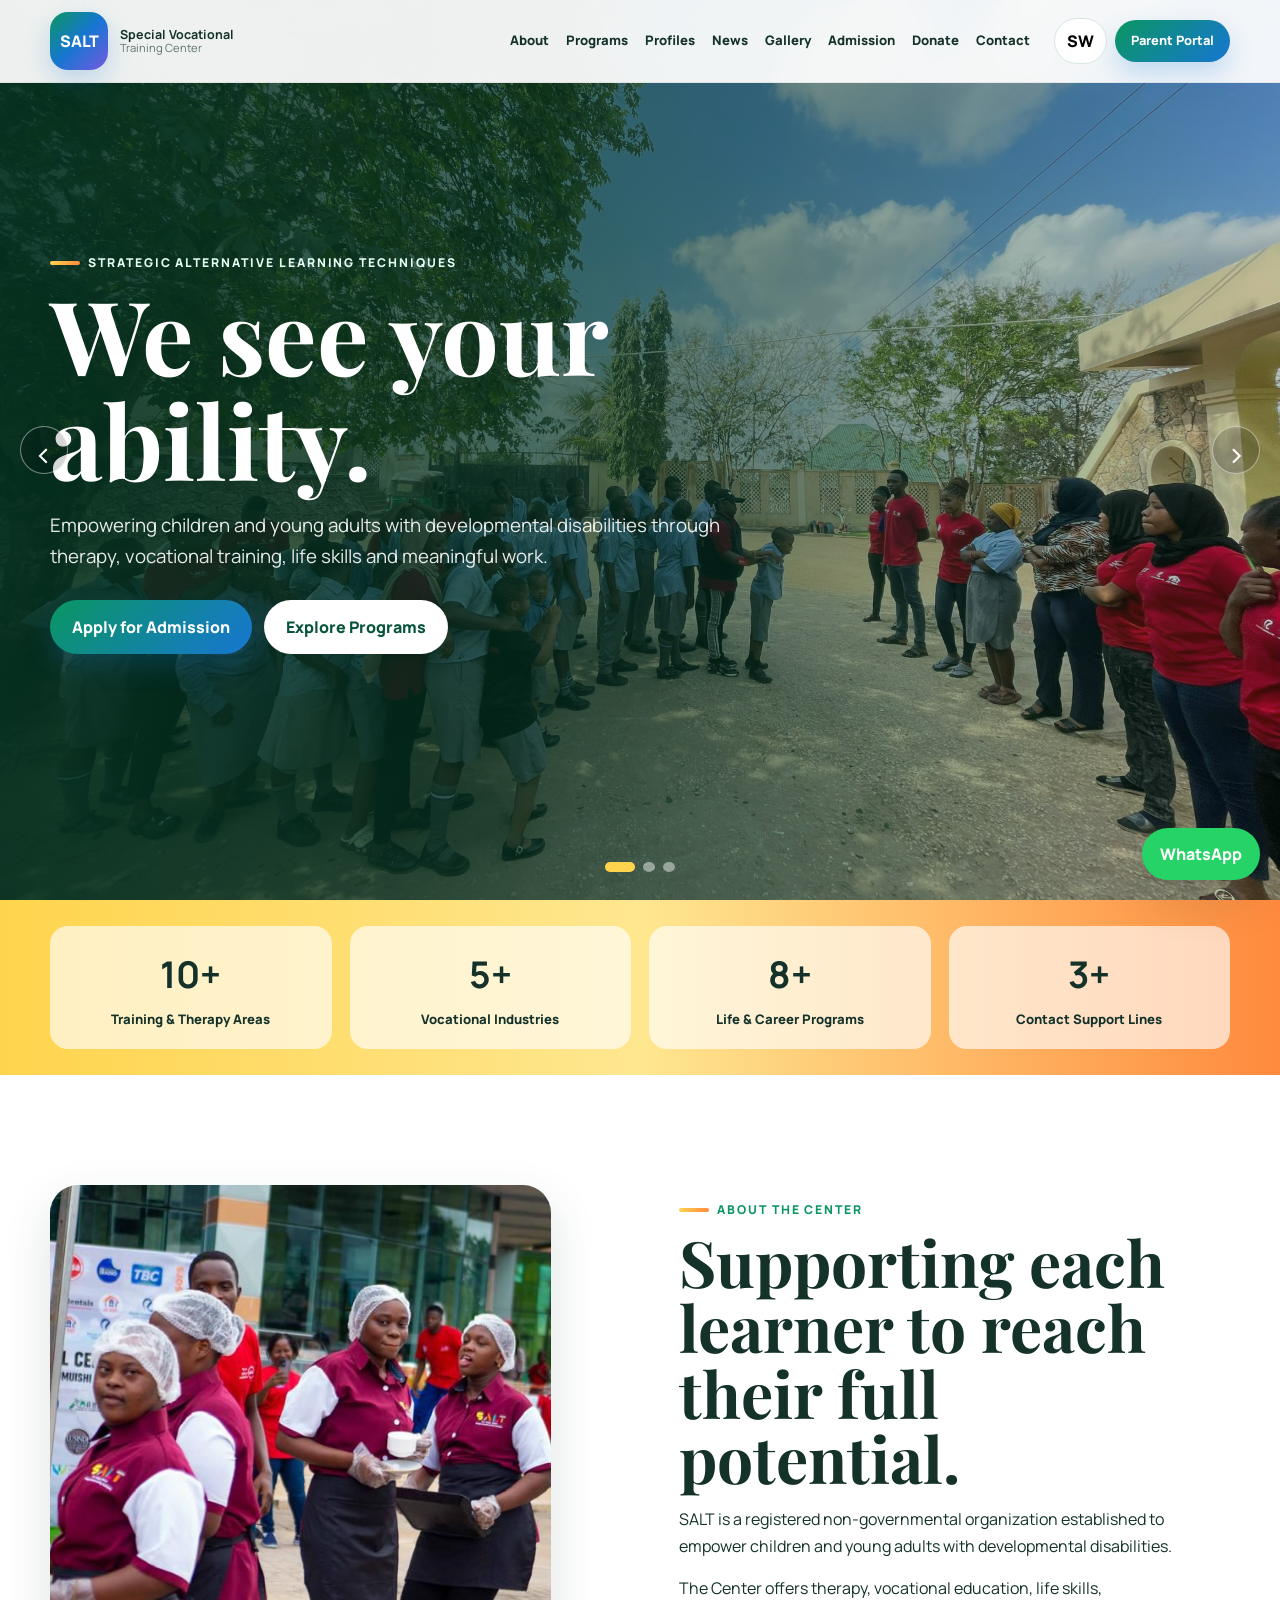
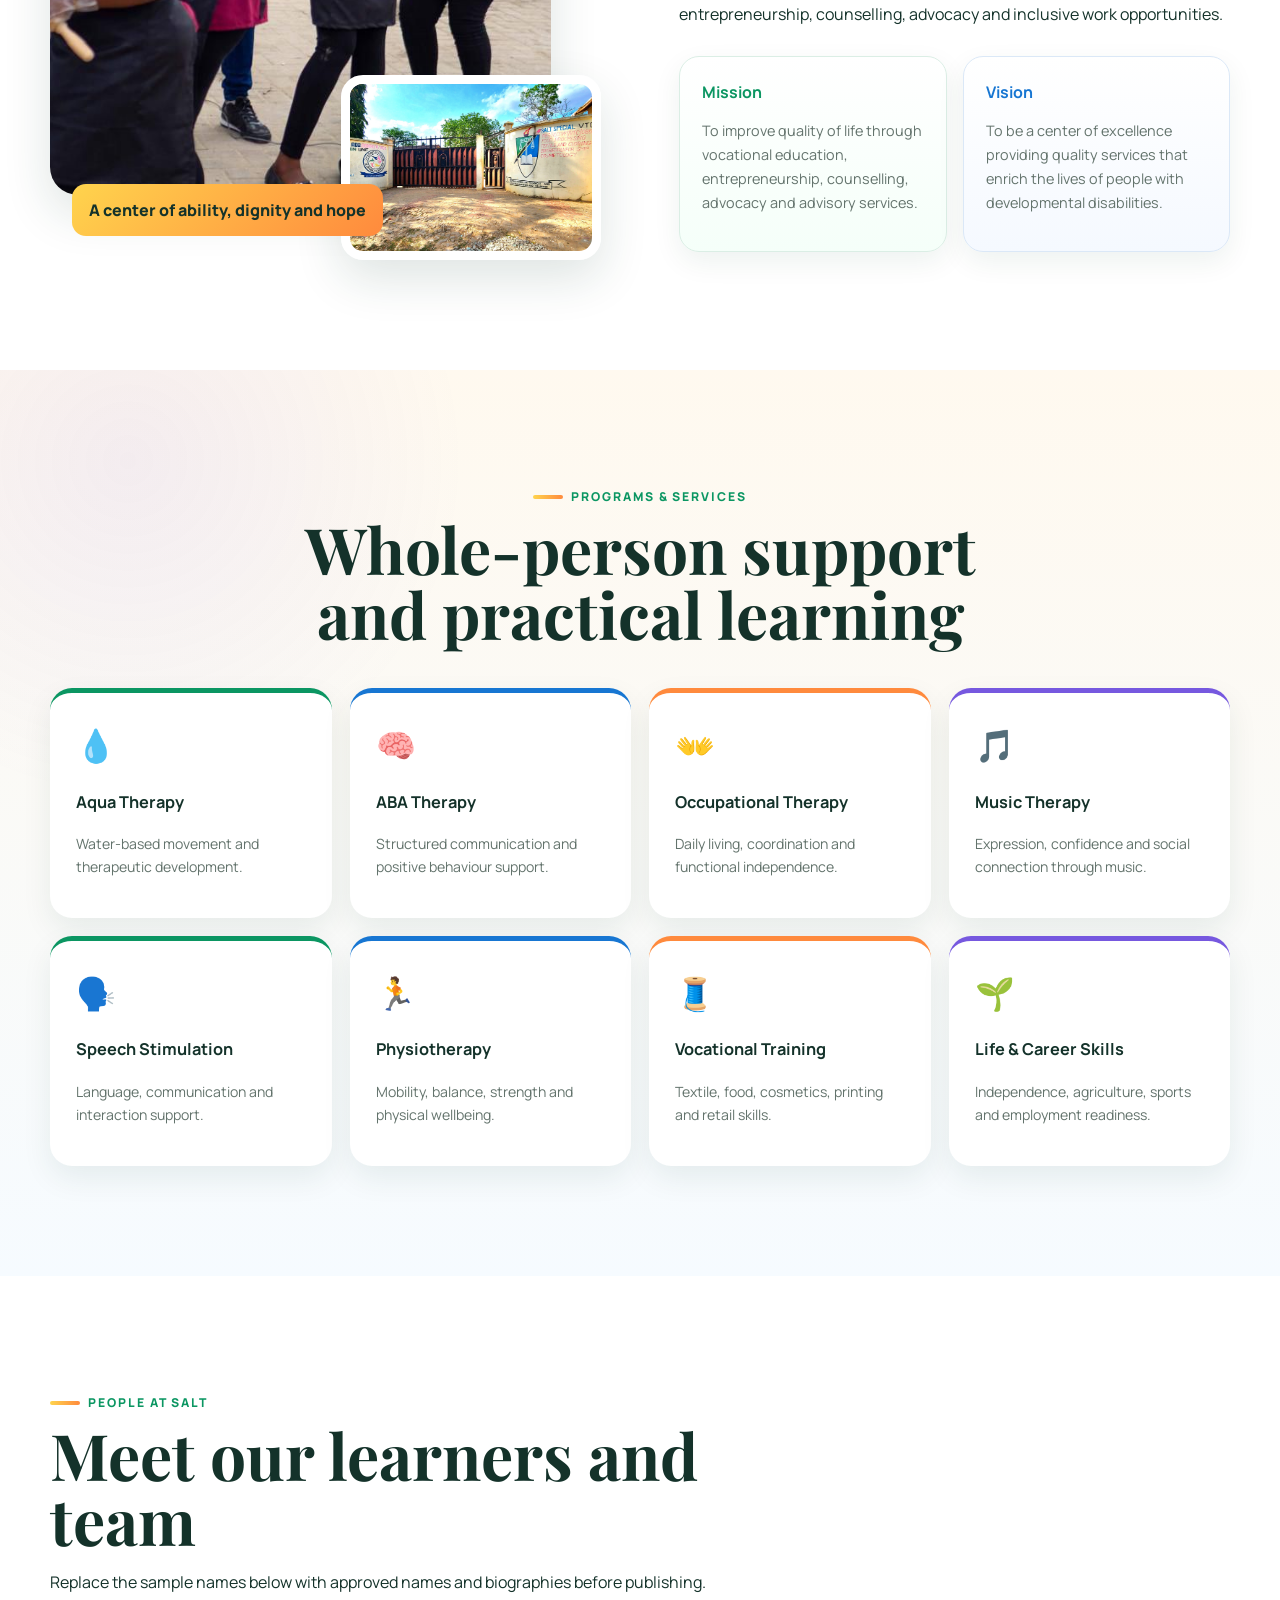
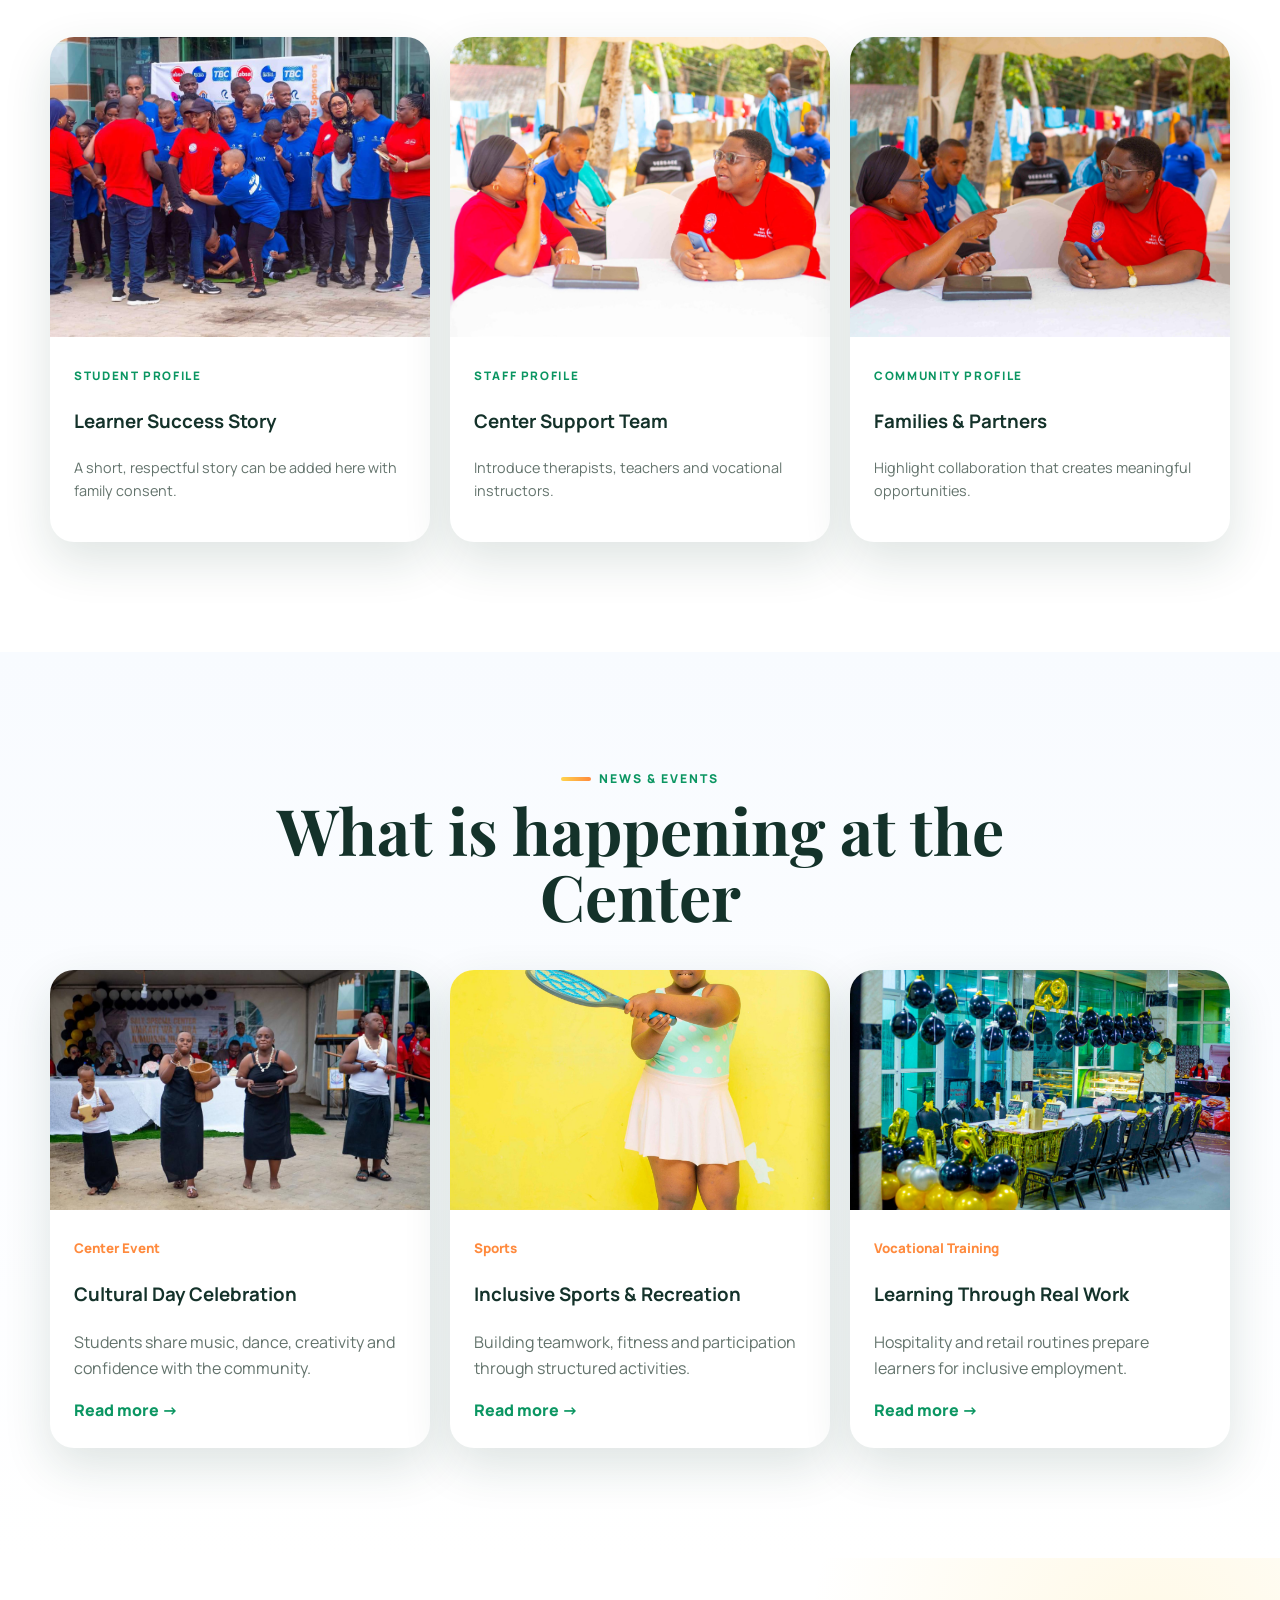
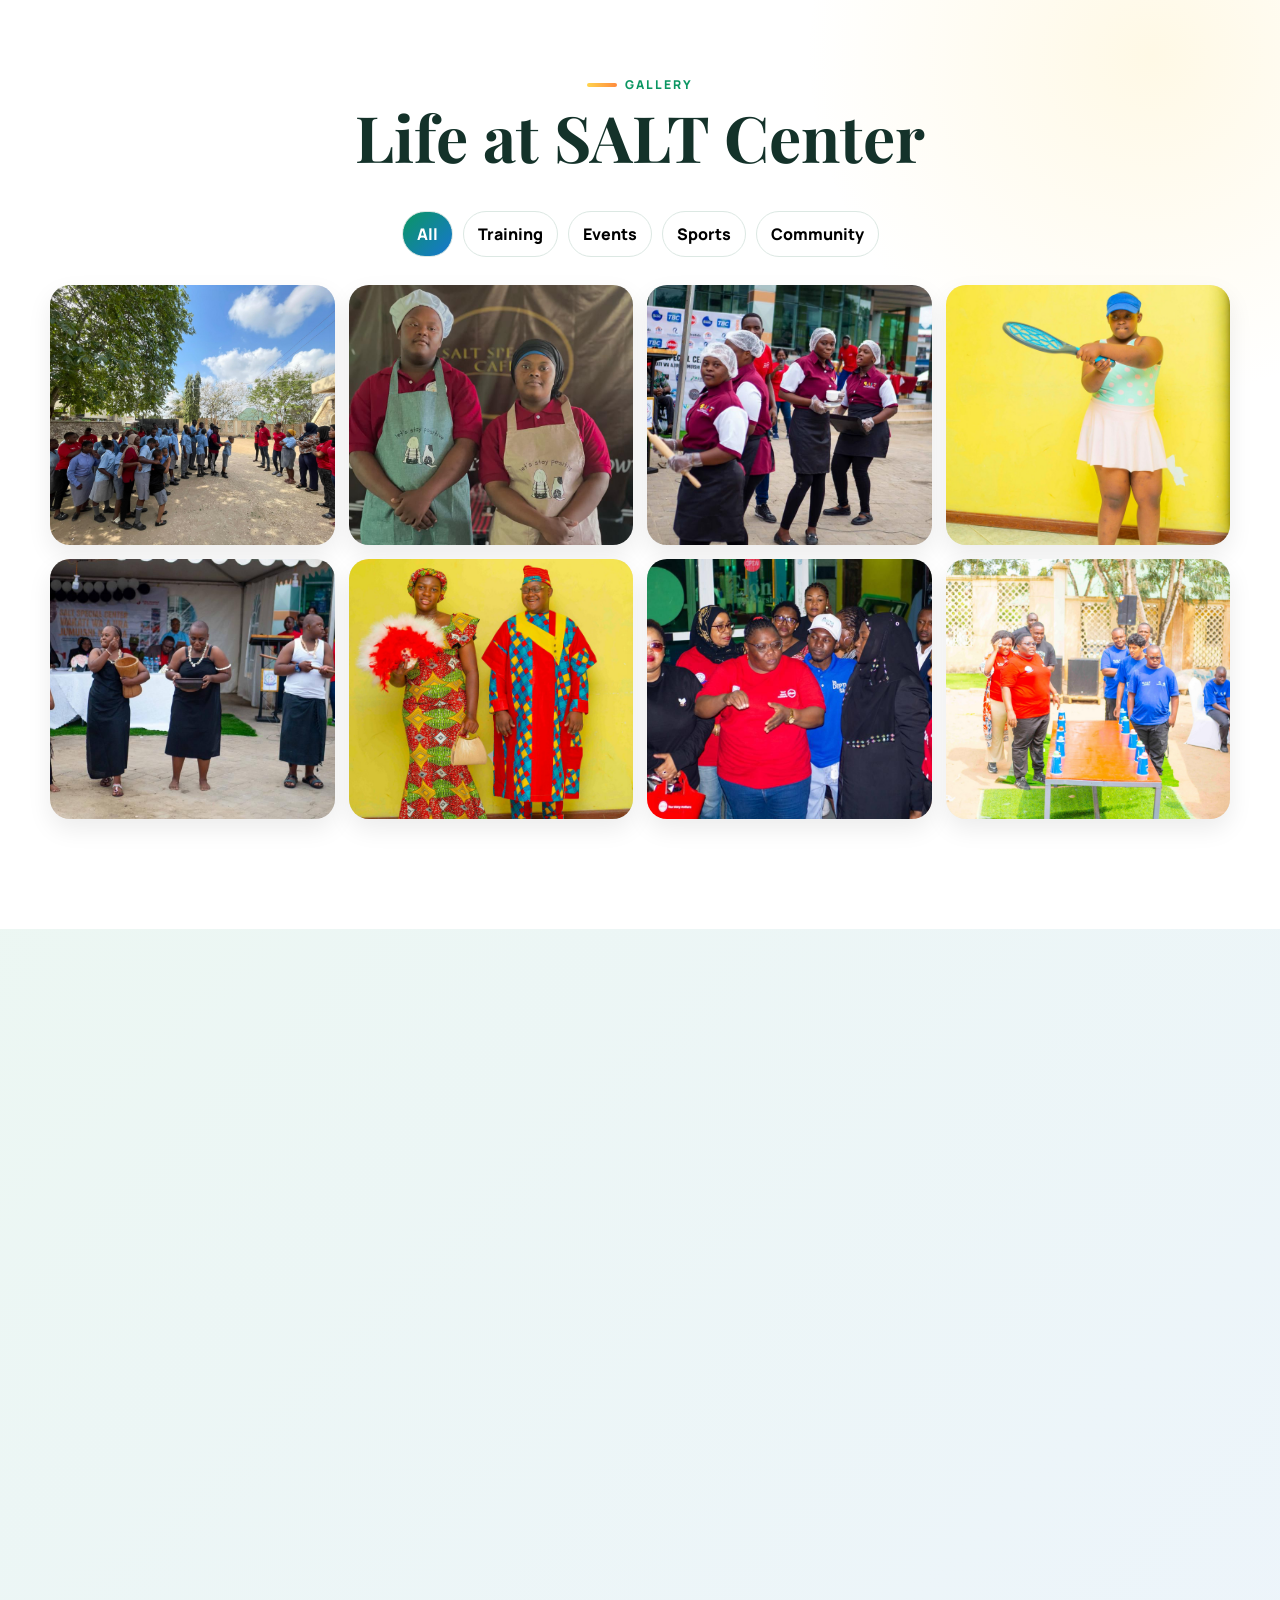
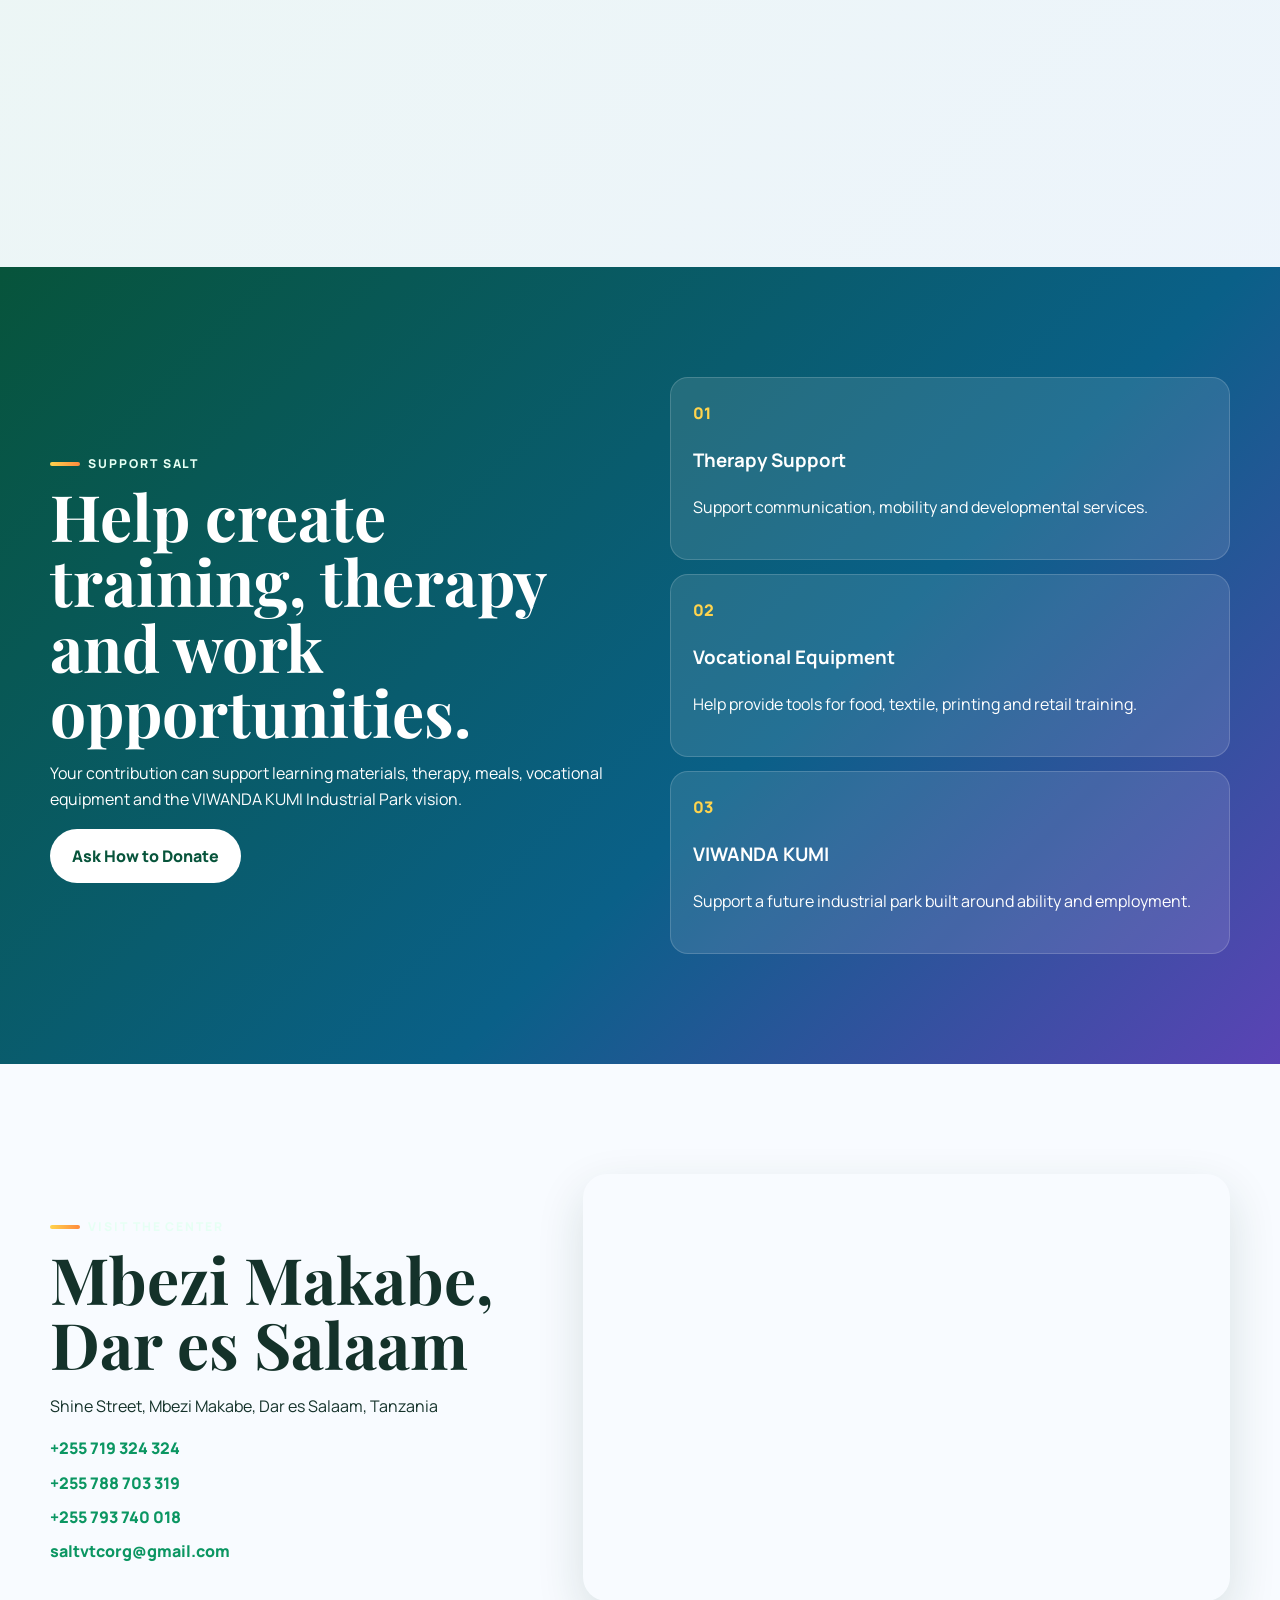
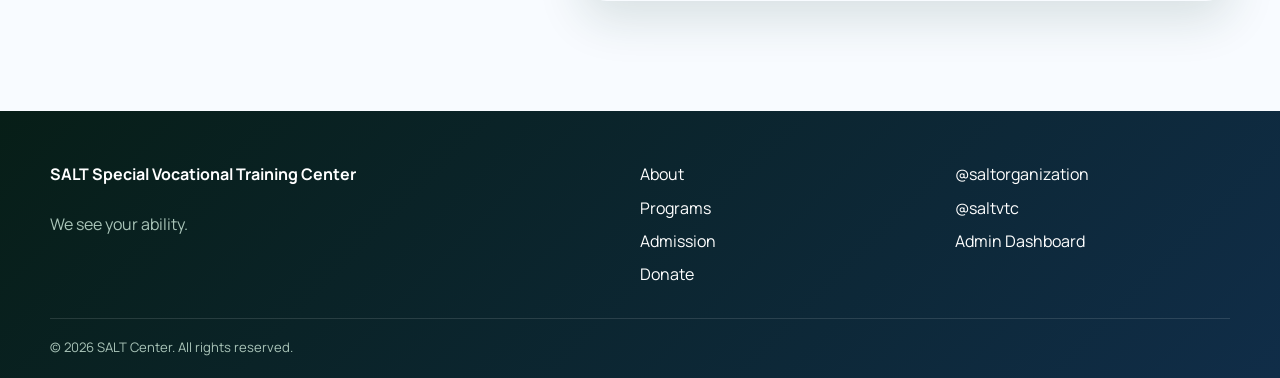
==== index.html @ 64e1dd12 "Add files via upload" ====
<!DOCTYPE html>
<html lang="en">
<head>
  <meta charset="UTF-8">
  <meta name="viewport" content="width=device-width, initial-scale=1.0">
  <title>SALT Special Vocational Training Center | Dar es Salaam</title>
  <meta name="description" content="SALT Special Vocational Training Center empowers children and young adults with developmental disabilities through therapy, vocational training, life skills, entrepreneurship and inclusive work opportunities in Dar es Salaam, Tanzania.">
  <meta name="keywords" content="SALT VTC, vocational training center Tanzania, autism support Dar es Salaam, Down syndrome support Tanzania, developmental disabilities center, special education Tanzania">
  <meta name="robots" content="index, follow">
  <link rel="canonical" href="https://www.saltvtc.org/">
  <meta property="og:title" content="SALT Special Vocational Training Center">
  <meta property="og:description" content="We see your ability. Therapy, vocational skills and inclusive opportunities for children and young adults with developmental disabilities.">
  <meta property="og:type" content="website">
  <meta property="og:image" content="assets/images/center-community.jpg">
  <meta name="theme-color" content="#0c8f61">
  <link rel="preconnect" href="https://fonts.googleapis.com">
  <link rel="preconnect" href="https://fonts.gstatic.com" crossorigin>
  <link href="https://fonts.googleapis.com/css2?family=Manrope:wght@400;500;600;700;800&family=Playfair+Display:wght@700;800&display=swap" rel="stylesheet">
  <link rel="stylesheet" href="styles.css">
  <script type="application/ld+json">
  {
    "@context":"https://schema.org",
    "@type":"EducationalOrganization",
    "name":"SALT Special Vocational Training Center",
    "alternateName":"SALT VTC",
    "description":"A vocational training center supporting children and young adults with developmental disabilities.",
    "address":{
      "@type":"PostalAddress",
      "streetAddress":"Shine Street, Mbezi Makabe",
      "addressLocality":"Dar es Salaam",
      "addressCountry":"TZ"
    },
    "telephone":["+255719324324","+255788703319","+255793740018"],
    "email":"saltvtcorg@gmail.com",
    "sameAs":[
      "https://www.instagram.com/saltorganization/",
      "https://www.instagram.com/saltvtc/"
    ]
  }
  </script>
</head>
<body>
  <a class="skip-link" href="#main">Skip to content</a>
  <header class="site-header">
    <div class="container nav-wrap">
      <a class="brand" href="#home" aria-label="SALT Center home">
        <span class="brand-mark">SALT</span>
        <span class="brand-copy"><strong>Special Vocational</strong><small>Training Center</small></span>
      </a>
      <button class="menu-toggle" aria-label="Open menu" aria-expanded="false">☰</button>
      <nav class="main-nav">
        <a href="#about" data-i18n="nav_about">About</a>
        <a href="#programs" data-i18n="nav_programs">Programs</a>
        <a href="#profiles" data-i18n="nav_profiles">Profiles</a>
        <a href="#news" data-i18n="nav_news">News</a>
        <a href="#gallery" data-i18n="nav_gallery">Gallery</a>
        <a href="#admission" data-i18n="nav_admission">Admission</a>
        <a href="#donate" data-i18n="nav_donate">Donate</a>
        <a href="#contact" data-i18n="nav_contact">Contact</a>
      </nav>
      <div class="nav-actions">
        <button id="langToggle" class="lang-btn">SW</button>
        <a class="btn btn-small btn-primary" href="portal.html">Parent Portal</a>
      </div>
    </div>
  </header>

  <main id="main">
    <section class="hero-slider" id="home">
      <div class="slide active" style="background-image:url('assets/images/center-community.jpg')">
        <div class="overlay"></div>
        <div class="container hero-content">
          <span class="eyebrow light">Strategic Alternative Learning Techniques</span>
          <h1 data-i18n="hero_title">We see your ability.</h1>
          <p data-i18n="hero_text">Empowering children and young adults with developmental disabilities through therapy, vocational training, life skills and meaningful work.</p>
          <div class="hero-actions">
            <a class="btn btn-primary" href="#admission" data-i18n="apply_now">Apply for Admission</a>
            <a class="btn btn-light" href="#programs" data-i18n="explore_programs">Explore Programs</a>
          </div>
        </div>
      </div>
      <div class="slide" style="background-image:url('assets/images/vocational-cafe.jpg')">
        <div class="overlay"></div>
        <div class="container hero-content">
          <span class="eyebrow light">Practical Skills • Confidence • Inclusion</span>
          <h1 data-i18n="slide2_title">Learning for real-life independence.</h1>
          <p data-i18n="slide2_text">Hands-on vocational learning in food, textile, printing, cosmetics, retail and entrepreneurship.</p>
          <a class="btn btn-primary" href="#programs" data-i18n="view_training">View Training Areas</a>
        </div>
      </div>
      <div class="slide" style="background-image:url('assets/images/cultural-performance.jpg')">
        <div class="overlay"></div>
        <div class="container hero-content">
          <span class="eyebrow light">Expression • Community • Dignity</span>
          <h1 data-i18n="slide3_title">Every learner belongs.</h1>
          <p data-i18n="slide3_text">A caring center where each person is encouraged to participate, grow and contribute.</p>
          <a class="btn btn-primary" href="#about" data-i18n="learn_more">Learn More</a>
        </div>
      </div>
      <button class="slider-btn prev" aria-label="Previous slide">‹</button>
      <button class="slider-btn next" aria-label="Next slide">›</button>
      <div class="slider-dots" aria-label="Slider navigation"></div>
    </section>

    <section class="stats-band">
      <div class="container stats-grid">
        <article><strong class="counter" data-target="10">0</strong><span>Training & Therapy Areas</span></article>
        <article><strong class="counter" data-target="5">0</strong><span>Vocational Industries</span></article>
        <article><strong class="counter" data-target="8">0</strong><span>Life & Career Programs</span></article>
        <article><strong class="counter" data-target="3">0</strong><span>Contact Support Lines</span></article>
      </div>
    </section>

    <section class="section about" id="about">
      <div class="container split">
        <div class="photo-collage reveal">
          <img class="big" src="assets/images/hospitality-training.jpg" alt="Students in practical training">
          <img class="small" src="assets/images/campus-gate.jpg" alt="SALT Center entrance">
          <span class="photo-label" data-i18n="about_badge">A center of ability, dignity and hope</span>
        </div>
        <div class="reveal">
          <span class="eyebrow" data-i18n="about_label">About the Center</span>
          <h2 data-i18n="about_title">Supporting each learner to reach their full potential.</h2>
          <p data-i18n="about_p1">SALT is a registered non-governmental organization established to empower children and young adults with developmental disabilities.</p>
          <p data-i18n="about_p2">The Center offers therapy, vocational education, life skills, entrepreneurship, counselling, advocacy and inclusive work opportunities.</p>
          <div class="mission-cards">
            <article><b data-i18n="mission">Mission</b><p data-i18n="mission_text">To improve quality of life through vocational education, entrepreneurship, counselling, advocacy and advisory services.</p></article>
            <article><b data-i18n="vision">Vision</b><p data-i18n="vision_text">To be a center of excellence providing quality services that enrich the lives of people with developmental disabilities.</p></article>
          </div>
        </div>
      </div>
    </section>

    <section class="section soft" id="programs">
      <div class="container">
        <div class="section-head centered reveal">
          <span class="eyebrow" data-i18n="programs_label">Programs & Services</span>
          <h2 data-i18n="programs_title">Whole-person support and practical learning</h2>
        </div>
        <div class="feature-grid">
          <article class="feature-card reveal"><span>💧</span><h3>Aqua Therapy</h3><p>Water-based movement and therapeutic development.</p></article>
          <article class="feature-card reveal"><span>🧠</span><h3>ABA Therapy</h3><p>Structured communication and positive behaviour support.</p></article>
          <article class="feature-card reveal"><span>👐</span><h3>Occupational Therapy</h3><p>Daily living, coordination and functional independence.</p></article>
          <article class="feature-card reveal"><span>🎵</span><h3>Music Therapy</h3><p>Expression, confidence and social connection through music.</p></article>
          <article class="feature-card reveal"><span>🗣️</span><h3>Speech Stimulation</h3><p>Language, communication and interaction support.</p></article>
          <article class="feature-card reveal"><span>🏃</span><h3>Physiotherapy</h3><p>Mobility, balance, strength and physical wellbeing.</p></article>
          <article class="feature-card reveal"><span>🧵</span><h3>Vocational Training</h3><p>Textile, food, cosmetics, printing and retail skills.</p></article>
          <article class="feature-card reveal"><span>🌱</span><h3>Life & Career Skills</h3><p>Independence, agriculture, sports and employment readiness.</p></article>
        </div>
      </div>
    </section>

    <section class="section profiles" id="profiles">
      <div class="container">
        <div class="section-head reveal">
          <span class="eyebrow" data-i18n="profiles_label">People at SALT</span>
          <h2 data-i18n="profiles_title">Meet our learners and team</h2>
          <p data-i18n="profiles_note">Replace the sample names below with approved names and biographies before publishing.</p>
        </div>
        <div class="profile-grid">
          <article class="profile-card reveal"><img src="assets/images/student-group.jpg" alt="SALT learners"><div><span>Student Profile</span><h3>Learner Success Story</h3><p>A short, respectful story can be added here with family consent.</p></div></article>
          <article class="profile-card reveal"><img src="assets/images/staff-engagement.jpg" alt="SALT staff and community"><div><span>Staff Profile</span><h3>Center Support Team</h3><p>Introduce therapists, teachers and vocational instructors.</p></div></article>
          <article class="profile-card reveal"><img src="assets/images/community-support.jpg" alt="Community support at SALT"><div><span>Community Profile</span><h3>Families & Partners</h3><p>Highlight collaboration that creates meaningful opportunities.</p></div></article>
        </div>
      </div>
    </section>

    <section class="section news" id="news">
      <div class="container">
        <div class="section-head centered reveal">
          <span class="eyebrow" data-i18n="news_label">News & Events</span>
          <h2 data-i18n="news_title">What is happening at the Center</h2>
        </div>
        <div class="news-grid">
          <article class="news-card reveal"><img src="assets/images/cultural-dance.jpg" alt="Cultural performance"><div><small>Center Event</small><h3>Cultural Day Celebration</h3><p>Students share music, dance, creativity and confidence with the community.</p><a href="#contact">Read more →</a></div></article>
          <article class="news-card reveal"><img src="assets/images/sports-training.jpg" alt="Sports activity"><div><small>Sports</small><h3>Inclusive Sports & Recreation</h3><p>Building teamwork, fitness and participation through structured activities.</p><a href="#contact">Read more →</a></div></article>
          <article class="news-card reveal"><img src="assets/images/special-cafe.jpg" alt="SALT Special Cafe"><div><small>Vocational Training</small><h3>Learning Through Real Work</h3><p>Hospitality and retail routines prepare learners for inclusive employment.</p><a href="#contact">Read more →</a></div></article>
        </div>
      </div>
    </section>

    <section class="section gallery-section" id="gallery">
      <div class="container">
        <div class="section-head centered reveal">
          <span class="eyebrow" data-i18n="gallery_label">Gallery</span>
          <h2 data-i18n="gallery_title">Life at SALT Center</h2>
        </div>
        <div class="gallery-filters reveal">
          <button class="active" data-filter="all">All</button>
          <button data-filter="training">Training</button>
          <button data-filter="events">Events</button>
          <button data-filter="sports">Sports</button>
          <button data-filter="community">Community</button>
        </div>
        <div class="gallery-grid">
          <button class="gallery-item" data-category="community"><img src="assets/images/center-community.jpg" alt="Center community"></button>
          <button class="gallery-item" data-category="training"><img src="assets/images/vocational-cafe.jpg" alt="Vocational cafe training"></button>
          <button class="gallery-item" data-category="training"><img src="assets/images/hospitality-training.jpg" alt="Hospitality training"></button>
          <button class="gallery-item" data-category="sports"><img src="assets/images/sports-training.jpg" alt="Sports training"></button>
          <button class="gallery-item" data-category="events"><img src="assets/images/cultural-performance.jpg" alt="Cultural performance"></button>
          <button class="gallery-item" data-category="events"><img src="assets/images/culture-fashion.jpg" alt="Cultural fashion"></button>
          <button class="gallery-item" data-category="community"><img src="assets/images/community-visit.jpg" alt="Community visit"></button>
          <button class="gallery-item" data-category="events"><img src="assets/images/recreation-event.jpg" alt="Recreation event"></button>
        </div>
      </div>
    </section>

    <section class="section admission" id="admission">
      <div class="container split">
        <div class="reveal">
          <span class="eyebrow" data-i18n="admission_label">Online Admission</span>
          <h2 data-i18n="admission_title">Start an admission enquiry</h2>
          <p data-i18n="admission_text">Complete the form and it will open WhatsApp with your information ready to send to the Center.</p>
          <div class="notice"><strong>Privacy note:</strong> This version does not store personal data online. A secure database can be connected later.</div>
        </div>
        <form id="admissionForm" class="form-card reveal">
          <label>Parent/Guardian Name<input name="guardian" required></label>
          <label>Phone / WhatsApp<input name="phone" required></label>
          <label>Learner Name<input name="learner"></label>
          <label>Learner Age<input name="age" type="number" min="2" max="60"></label>
          <label>Support or Program Needed
            <select name="program">
              <option>General Admission</option>
              <option>Vocational Training</option>
              <option>Therapy Services</option>
              <option>Life Skills</option>
              <option>Employment Readiness</option>
            </select>
          </label>
          <label>Message<textarea name="message" rows="4"></textarea></label>
          <button class="btn btn-primary" type="submit">Send Application by WhatsApp</button>
        </form>
      </div>
    </section>

    <section class="section donate" id="donate">
      <div class="container donate-grid">
        <div class="donate-copy reveal">
          <span class="eyebrow light" data-i18n="donate_label">Support SALT</span>
          <h2 data-i18n="donate_title">Help create training, therapy and work opportunities.</h2>
          <p data-i18n="donate_text">Your contribution can support learning materials, therapy, meals, vocational equipment and the VIWANDA KUMI Industrial Park vision.</p>
          <a class="btn btn-light" href="https://wa.me/255719324324?text=Hello%20SALT%2C%20I%20would%20like%20to%20support%20the%20Center." target="_blank">Ask How to Donate</a>
        </div>
        <div class="donation-options reveal">
          <article><span>01</span><h3>Therapy Support</h3><p>Support communication, mobility and developmental services.</p></article>
          <article><span>02</span><h3>Vocational Equipment</h3><p>Help provide tools for food, textile, printing and retail training.</p></article>
          <article><span>03</span><h3>VIWANDA KUMI</h3><p>Support a future industrial park built around ability and employment.</p></article>
        </div>
      </div>
    </section>

    <section class="section contact" id="contact">
      <div class="container contact-grid">
        <div class="reveal">
          <span class="eyebrow light" data-i18n="contact_label">Visit the Center</span>
          <h2 data-i18n="contact_title">Mbezi Makabe, Dar es Salaam</h2>
          <p>Shine Street, Mbezi Makabe, Dar es Salaam, Tanzania</p>
          <div class="contact-list">
            <a href="tel:+255719324324">+255 719 324 324</a>
            <a href="tel:+255788703319">+255 788 703 319</a>
            <a href="tel:+255793740018">+255 793 740 018</a>
            <a href="mailto:saltvtcorg@gmail.com">saltvtcorg@gmail.com</a>
          </div>
        </div>
        <div class="map-wrap reveal">
          <iframe title="Map showing Mbezi Makabe, Dar es Salaam" src="https://www.google.com/maps?q=Mbezi%20Makabe%20Dar%20es%20Salaam%20Tanzania&output=embed" loading="lazy" referrerpolicy="no-referrer-when-downgrade"></iframe>
        </div>
      </div>
    </section>
  </main>

  <footer>
    <div class="container footer-grid">
      <div><strong>SALT Special Vocational Training Center</strong><p>We see your ability.</p></div>
      <div><a href="#about">About</a><a href="#programs">Programs</a><a href="#admission">Admission</a><a href="#donate">Donate</a></div>
      <div><a href="https://www.instagram.com/saltorganization/" target="_blank">@saltorganization</a><a href="https://www.instagram.com/saltvtc/" target="_blank">@saltvtc</a><a href="admin.html">Admin Dashboard</a></div>
    </div>
    <div class="container footer-bottom">© <span id="year"></span> SALT Center. All rights reserved.</div>
  </footer>

  <a class="whatsapp-float" href="https://wa.me/255719324324" target="_blank" aria-label="Chat on WhatsApp">WhatsApp</a>

  <dialog id="lightbox" class="lightbox"><button aria-label="Close">×</button><img src="" alt=""></dialog>
  <script src="script.js"></script>
</body>
</html>
---- styles.css ----
/* SALT Professional Website */
:root{--green:#0b9662;--deep:#07543b;--blue:#1776d2;--sky:#45c4ef;--yellow:#ffd44d;--orange:#ff8a3d;--red:#ef4b5f;--purple:#7658df;--ink:#14322a;--muted:#63736c;--white:#fff;--soft:#f6fbff;--cream:#fff9ef;--shadow:0 18px 48px rgba(18,66,49,.14)}
*{box-sizing:border-box}html{scroll-behavior:smooth}body{margin:0;font-family:Manrope,sans-serif;color:var(--ink);line-height:1.65;background:#fff}img{width:100%;display:block}a{text-decoration:none;color:inherit}button,input,select,textarea{font:inherit}.container{width:min(1180px,calc(100% - 40px));margin:auto}.skip-link{position:absolute;left:-999px}.skip-link:focus{left:10px;top:10px;background:#fff;padding:10px;z-index:999}
.site-header{position:fixed;inset:0 0 auto;z-index:100;background:rgba(255,255,255,.93);backdrop-filter:blur(16px);border-bottom:1px solid rgba(0,0,0,.06)}.nav-wrap{height:82px;display:flex;align-items:center;gap:24px}.brand{display:flex;align-items:center;gap:12px;margin-right:auto}.brand-mark{display:grid;place-items:center;width:58px;height:58px;border-radius:18px;color:#fff;font-weight:900;background:linear-gradient(135deg,var(--green),var(--blue),var(--purple));box-shadow:0 10px 24px rgba(23,118,210,.22)}.brand-copy{display:flex;flex-direction:column;line-height:1.1}.brand-copy strong{font-size:.78rem}.brand-copy small{font-size:.7rem;color:var(--muted)}.main-nav{display:flex;gap:17px}.main-nav a{font-size:.82rem;font-weight:800}.nav-actions{display:flex;gap:8px;align-items:center}.lang-btn{border:1px solid #d9e7e1;background:#fff;border-radius:999px;padding:9px 12px;font-weight:900}.menu-toggle{display:none;border:0;background:transparent;font-size:1.5rem}.btn{display:inline-flex;justify-content:center;align-items:center;border:0;border-radius:999px;padding:14px 22px;font-weight:900;transition:.25s}.btn:hover{transform:translateY(-3px)}.btn-small{padding:10px 16px;font-size:.8rem}.btn-primary{color:#fff;background:linear-gradient(135deg,var(--green),var(--blue));box-shadow:0 12px 26px rgba(23,118,210,.22)}.btn-light{background:#fff;color:var(--deep)}
.hero-slider{height:900px;position:relative;overflow:hidden;padding-top:82px;color:#fff}.slide{position:absolute;inset:0;background-size:cover;background-position:center;opacity:0;transition:opacity .8s ease;display:flex;align-items:center}.slide.active{opacity:1;z-index:2}.overlay{position:absolute;inset:0;background:linear-gradient(90deg,rgba(4,48,32,.93),rgba(4,48,32,.66) 48%,rgba(4,48,32,.2))}.hero-content{position:relative;z-index:2}.eyebrow{display:inline-flex;align-items:center;gap:8px;text-transform:uppercase;letter-spacing:.16em;font-size:.76rem;font-weight:900;color:var(--green)}.eyebrow:before{content:"";width:30px;height:4px;border-radius:99px;background:linear-gradient(90deg,var(--yellow),var(--orange))}.eyebrow.light{color:#e6fff4}.hero-content h1,.section h2{font-family:"Playfair Display",serif;line-height:1.02}.hero-content h1{font-size:clamp(3.8rem,8vw,7.4rem);max-width:820px;margin:.6rem 0 1rem}.hero-content p{max-width:720px;font-size:1.17rem;color:rgba(255,255,255,.9)}.hero-actions{display:flex;gap:12px;flex-wrap:wrap;margin-top:28px}.slider-btn{position:absolute;z-index:5;top:50%;transform:translateY(-50%);width:48px;height:48px;border-radius:50%;border:1px solid rgba(255,255,255,.45);color:#fff;background:rgba(0,0,0,.16);font-size:2rem}.slider-btn.prev{left:20px}.slider-btn.next{right:20px}.slider-dots{position:absolute;z-index:5;left:50%;bottom:28px;transform:translateX(-50%);display:flex;gap:8px}.slider-dots button{width:10px;height:10px;border-radius:50%;border:0;background:rgba(255,255,255,.45)}.slider-dots button.active{width:30px;border-radius:99px;background:var(--yellow)}
.stats-band{background:linear-gradient(90deg,var(--yellow),#ffe790,var(--orange));padding:26px 0}.stats-grid{display:grid;grid-template-columns:repeat(4,1fr);gap:18px}.stats-grid article{text-align:center;background:rgba(255,255,255,.65);padding:18px;border-radius:18px}.stats-grid strong{font-size:2.3rem;display:block}.stats-grid span{font-size:.82rem;font-weight:800}
.section{padding:110px 0;position:relative}.section h2{font-size:clamp(2.6rem,5vw,4.8rem);margin:.55rem 0 1rem}.split{display:grid;grid-template-columns:1fr 1fr;gap:78px;align-items:center}.photo-collage{position:relative;padding:0 50px 65px 0}.photo-collage .big{height:610px;object-fit:cover;border-radius:28px;box-shadow:var(--shadow)}.photo-collage .small{position:absolute;right:0;bottom:0;width:260px;height:185px;object-fit:cover;border:9px solid #fff;border-radius:22px;box-shadow:var(--shadow)}.photo-label{position:absolute;left:22px;bottom:24px;background:linear-gradient(135deg,var(--yellow),var(--orange));padding:13px 17px;border-radius:14px;font-weight:900}.mission-cards{display:grid;grid-template-columns:1fr 1fr;gap:16px;margin-top:28px}.mission-cards article{background:linear-gradient(180deg,#fff,#f5fff9);border:1px solid #dbeee5;border-radius:20px;padding:22px;box-shadow:0 10px 28px rgba(18,66,49,.07)}.mission-cards article:nth-child(2){background:linear-gradient(180deg,#fff,#f5f9ff);border-color:#dbe8f7}.mission-cards b{color:var(--green)}.mission-cards article:nth-child(2) b{color:var(--blue)}.mission-cards p{font-size:.9rem;color:var(--muted)}
.soft{background:radial-gradient(circle at 10% 10%,rgba(118,88,223,.08),transparent 24%),linear-gradient(180deg,var(--cream),var(--soft))}.section-head{max-width:760px;margin-bottom:42px}.section-head.centered{text-align:center;margin-left:auto;margin-right:auto}.section-head.centered .eyebrow{justify-content:center}.feature-grid{display:grid;grid-template-columns:repeat(4,1fr);gap:18px}.feature-card{background:#fff;padding:26px;border-radius:22px;box-shadow:0 12px 30px rgba(19,67,50,.08);border-top:5px solid var(--green)}.feature-card:nth-child(4n+2){border-color:var(--blue)}.feature-card:nth-child(4n+3){border-color:var(--orange)}.feature-card:nth-child(4n+4){border-color:var(--purple)}.feature-card>span{font-size:2rem}.feature-card h3{font-size:1.02rem}.feature-card p{font-size:.88rem;color:var(--muted)}
.profiles{background:#fff}.profile-grid{display:grid;grid-template-columns:repeat(3,1fr);gap:20px}.profile-card{border-radius:24px;overflow:hidden;background:#fff;box-shadow:var(--shadow)}.profile-card img{height:300px;object-fit:cover}.profile-card div{padding:24px}.profile-card span{font-size:.73rem;text-transform:uppercase;letter-spacing:.14em;color:var(--green);font-weight:900}.profile-card p{color:var(--muted);font-size:.9rem}
.news{background:linear-gradient(180deg,#f8fbff,#fff)}.news-grid{display:grid;grid-template-columns:repeat(3,1fr);gap:20px}.news-card{border-radius:24px;overflow:hidden;background:#fff;box-shadow:var(--shadow)}.news-card img{height:240px;object-fit:cover}.news-card div{padding:24px}.news-card small{color:var(--orange);font-weight:900}.news-card p{color:var(--muted)}.news-card a{color:var(--green);font-weight:900}
.gallery-section{background:radial-gradient(circle at 90% 10%,rgba(255,212,77,.14),transparent 24%)}.gallery-filters{display:flex;justify-content:center;gap:10px;flex-wrap:wrap;margin-bottom:28px}.gallery-filters button{border:1px solid #dce8e3;background:#fff;border-radius:999px;padding:9px 14px;font-weight:800}.gallery-filters button.active{background:linear-gradient(135deg,var(--green),var(--blue));color:#fff}.gallery-grid{display:grid;grid-template-columns:repeat(4,1fr);gap:14px}.gallery-item{border:0;padding:0;border-radius:20px;overflow:hidden;cursor:pointer;box-shadow:0 10px 25px rgba(0,0,0,.08)}.gallery-item img{height:260px;object-fit:cover;transition:.35s}.gallery-item:hover img{transform:scale(1.05)}.gallery-item.hidden{display:none}
.admission{background:linear-gradient(135deg,rgba(11,150,98,.08),rgba(23,118,210,.08))}.notice{background:#fff8da;border-left:5px solid var(--yellow);padding:14px 16px;border-radius:12px}.form-card{background:#fff;padding:32px;border-radius:26px;box-shadow:var(--shadow);display:grid;gap:14px}.form-card label{display:grid;gap:6px;font-size:.82rem;font-weight:900}.form-card input,.form-card select,.form-card textarea{border:1px solid #d7e5df;border-radius:13px;padding:12px}
.donate{color:#fff;background:linear-gradient(135deg,#07543b,#0a6088 60%,#5b43b5)}.donate-grid{display:grid;grid-template-columns:1fr 1fr;gap:60px;align-items:center}.donation-options{display:grid;gap:14px}.donation-options article{background:rgba(255,255,255,.11);border:1px solid rgba(255,255,255,.16);padding:22px;border-radius:18px}.donation-options span{font-weight:900;color:var(--yellow)}
.contact{background:#f8fbff}.contact-grid{display:grid;grid-template-columns:.85fr 1.15fr;gap:55px;align-items:center}.contact-list{display:grid;gap:8px}.contact-list a{color:var(--green);font-weight:900}.map-wrap{border-radius:24px;overflow:hidden;box-shadow:var(--shadow)}.map-wrap iframe{width:100%;height:420px;border:0}
footer{background:linear-gradient(135deg,#071e17,#102d48);color:#fff;padding:50px 0 20px}.footer-grid{display:grid;grid-template-columns:2fr 1fr 1fr;gap:40px}.footer-grid>div{display:flex;flex-direction:column;gap:7px}.footer-grid p{color:#a9c4b8}.footer-bottom{border-top:1px solid rgba(255,255,255,.12);padding-top:18px;margin-top:30px;color:#a9c4b8;font-size:.82rem}.whatsapp-float{position:fixed;right:20px;bottom:20px;z-index:90;background:#25D366;color:#fff;padding:13px 18px;border-radius:999px;font-weight:900;box-shadow:var(--shadow)}.lightbox{border:0;padding:0;background:transparent;max-width:min(1100px,92vw)}.lightbox::backdrop{background:rgba(0,0,0,.88)}.lightbox img{max-height:86vh;object-fit:contain;border-radius:16px}.lightbox button{position:absolute;right:-6px;top:-40px;border:0;border-radius:50%;width:36px;height:36px}.reveal{opacity:0;transform:translateY(24px);transition:.7s}.reveal.visible{opacity:1;transform:none}
@media(max-width:1000px){.main-nav{display:none;position:absolute;top:82px;left:20px;right:20px;background:#fff;padding:18px;border-radius:18px;box-shadow:var(--shadow);flex-direction:column}.main-nav.open{display:flex}.menu-toggle{display:block}.split,.donate-grid,.contact-grid{grid-template-columns:1fr}.feature-grid,.gallery-grid{grid-template-columns:repeat(2,1fr)}.profile-grid,.news-grid{grid-template-columns:1fr 1fr}.stats-grid{grid-template-columns:repeat(2,1fr)}}
@media(max-width:680px){.container{width:min(100% - 26px,1180px)}.brand-copy{display:none}.nav-actions .btn{display:none}.hero-slider{height:800px}.hero-content h1{font-size:3.45rem}.slider-btn{display:none}.section{padding:78px 0}.section h2{font-size:2.7rem}.feature-grid,.profile-grid,.news-grid,.gallery-grid,.mission-cards,.stats-grid,.footer-grid{grid-template-columns:1fr}.photo-collage .big{height:470px}.photo-collage .small{width:190px;height:140px}.gallery-item img{height:280px}}
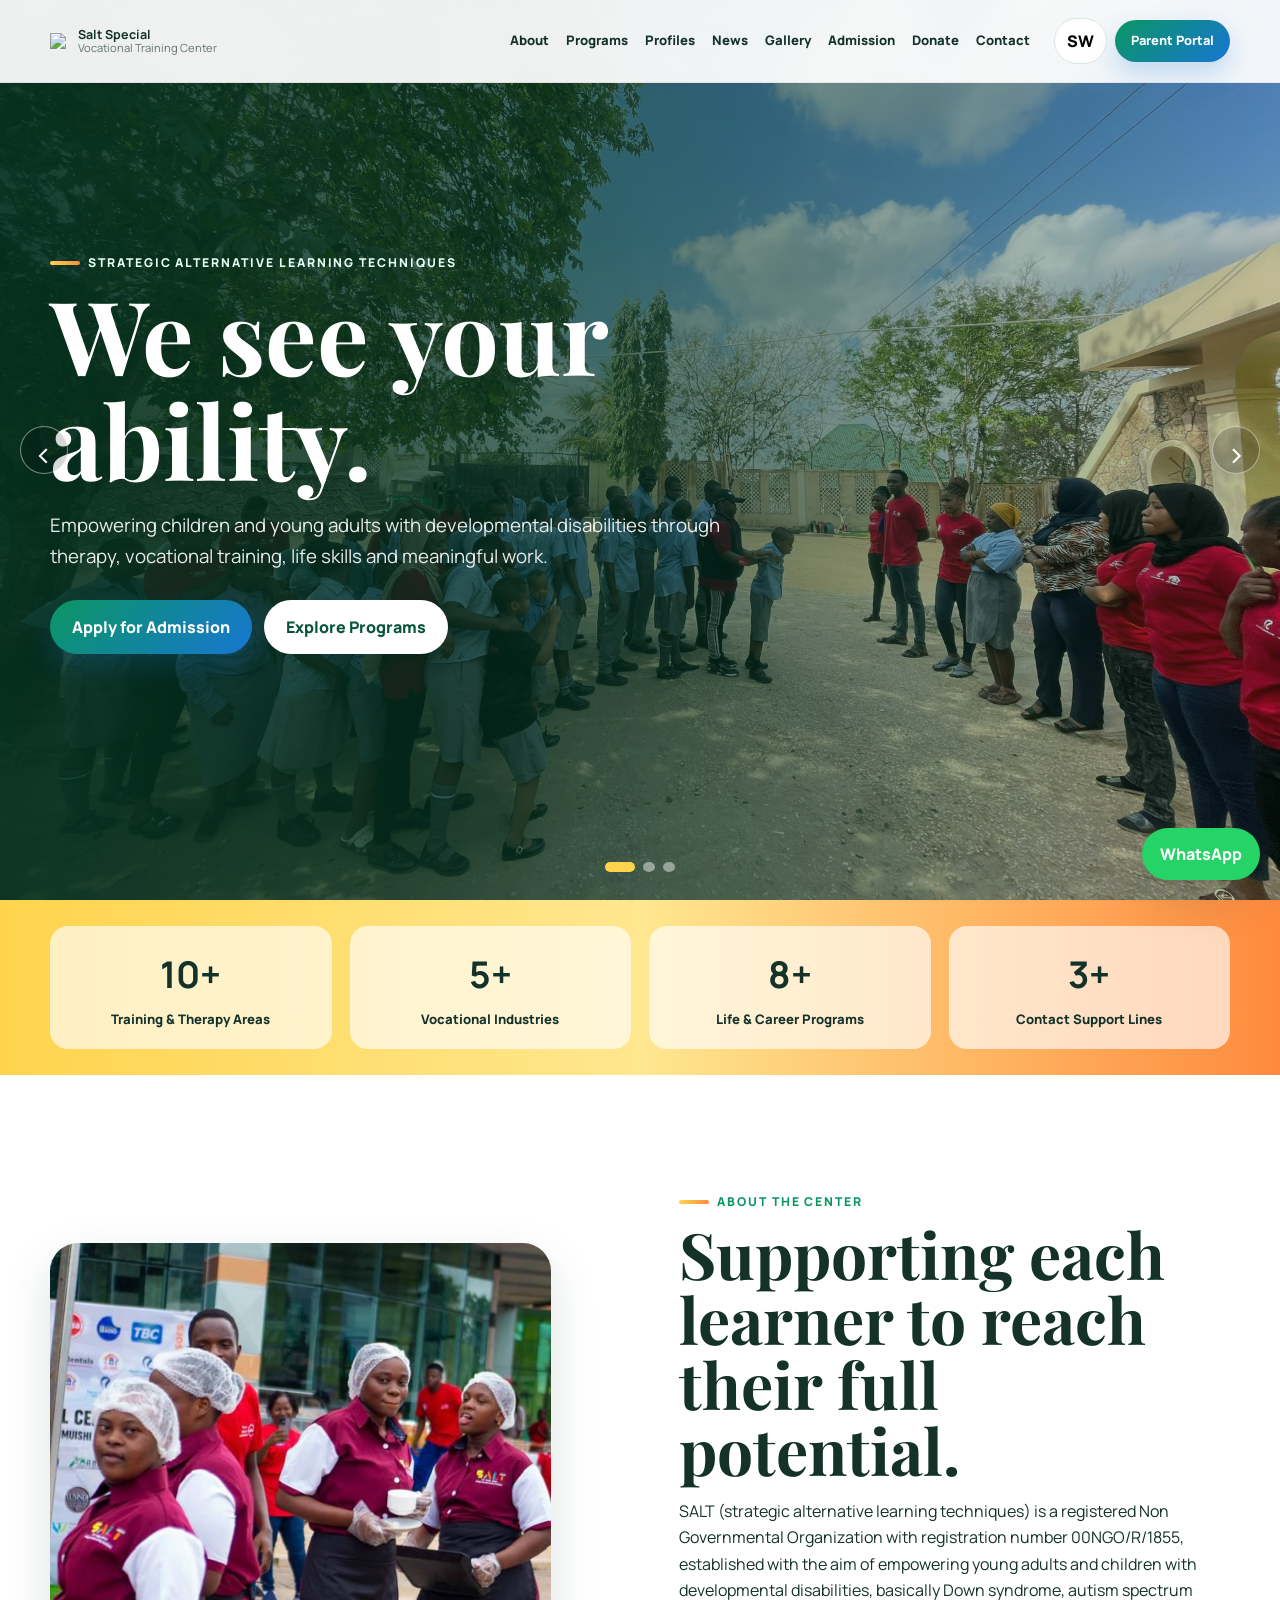
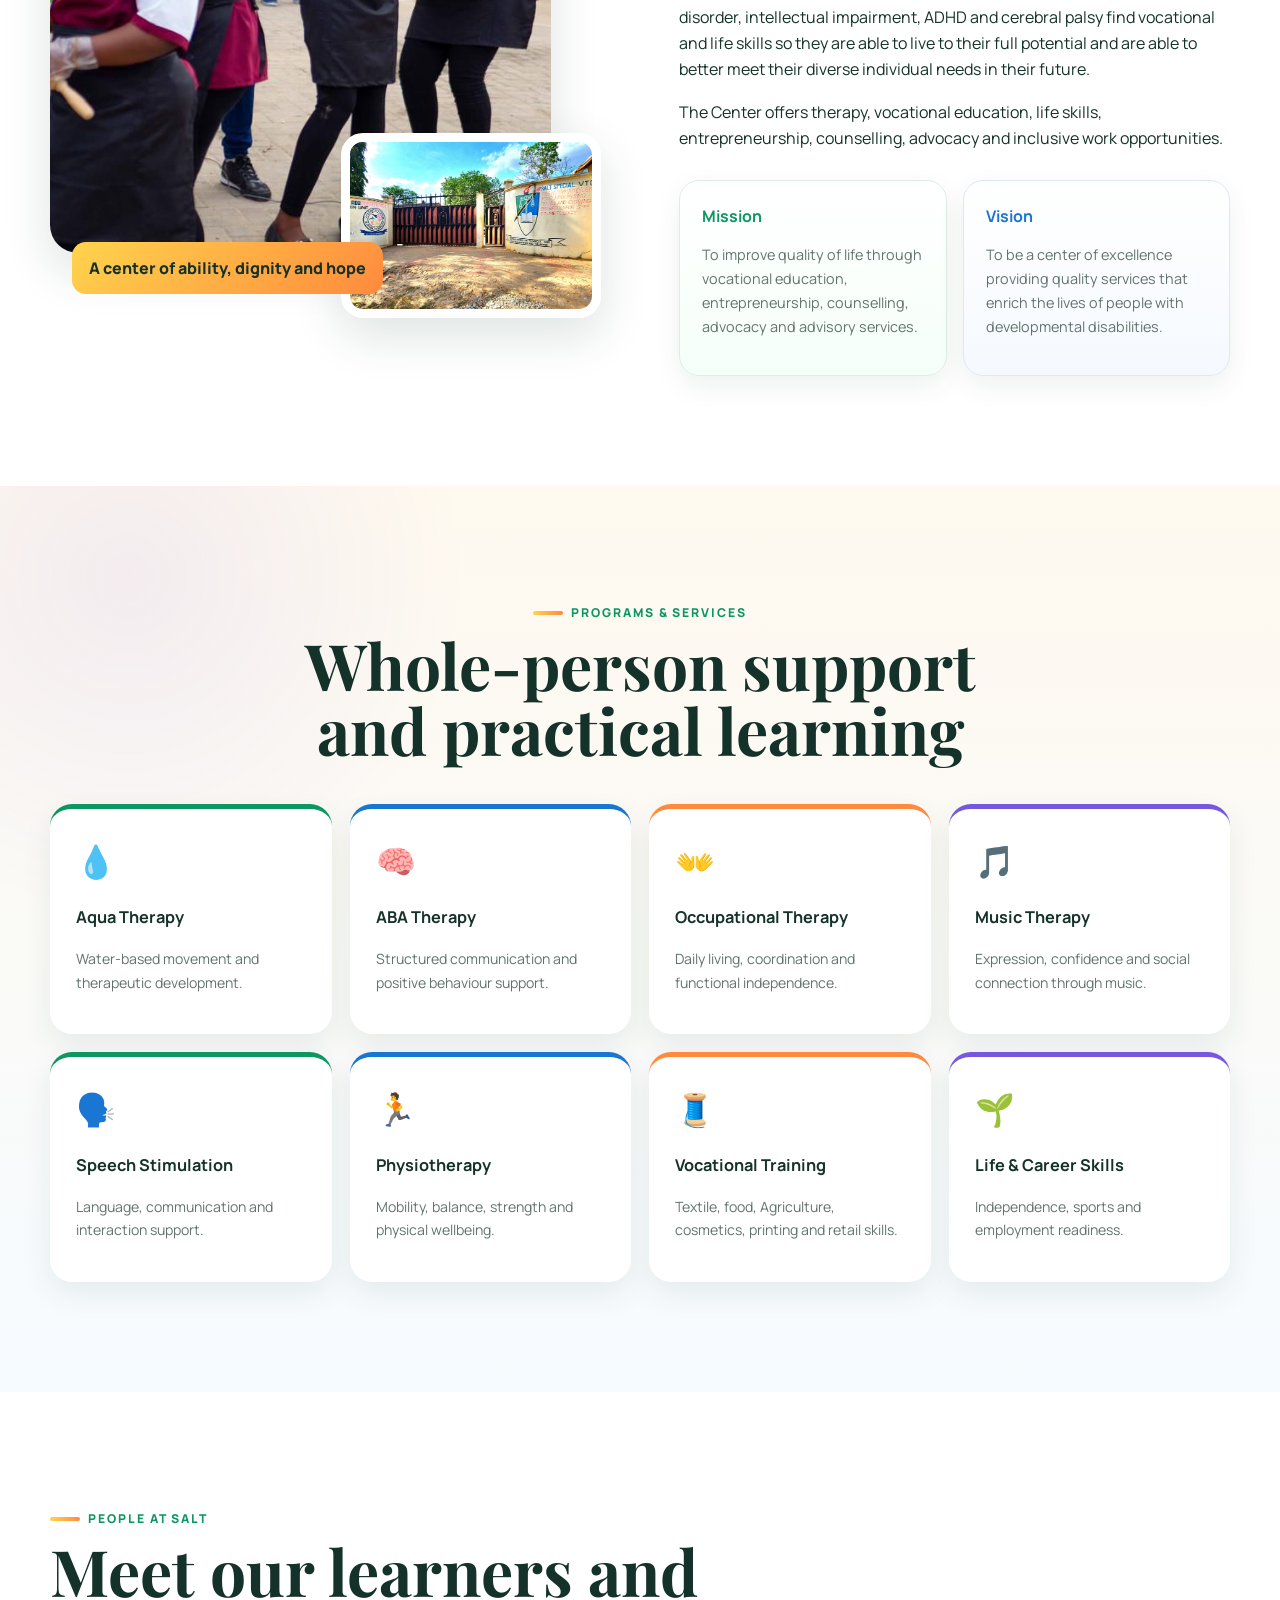
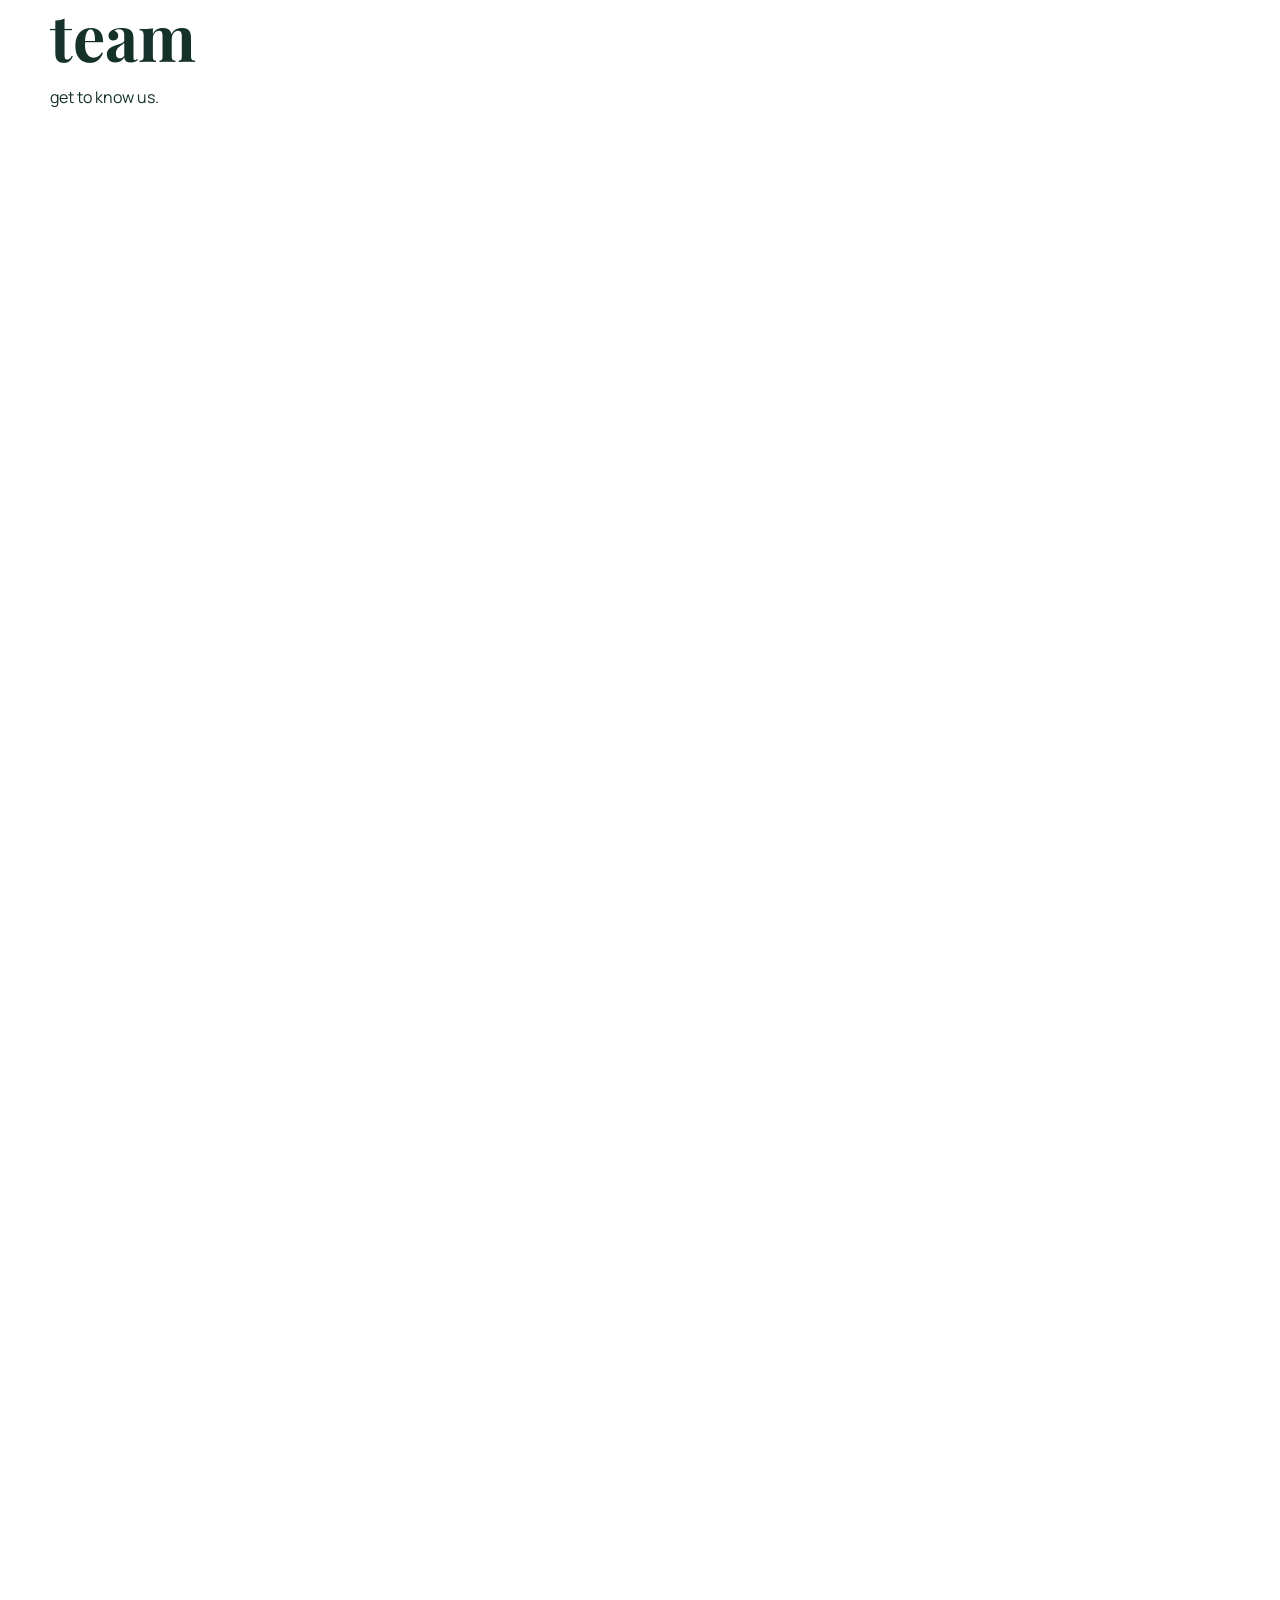
==== commit 85f09e3e: "Revise branding, content, and contact details in index.html Updated the branding, added staff profil" ====
--- a/index.html
+++ b/index.html
@@ -44,8 +44,10 @@
   <header class="site-header">
     <div class="container nav-wrap">
       <a class="brand" href="#home" aria-label="SALT Center home">
-        <span class="brand-mark">SALT</span>
-        <span class="brand-copy"><strong>Special Vocational</strong><small>Training Center</small></span>
+        <div class="logo image">
+          <img src="url('asset/images/blacklogo.png')">
+        </div>
+        <span class="brand-copy"><strong>Salt Special</strong><small>Vocational Training Center</small></span>
       </a>
       <button class="menu-toggle" aria-label="Open menu" aria-expanded="false">☰</button>
       <nav class="main-nav">
@@ -121,7 +123,7 @@
         <div class="reveal">
           <span class="eyebrow" data-i18n="about_label">About the Center</span>
           <h2 data-i18n="about_title">Supporting each learner to reach their full potential.</h2>
-          <p data-i18n="about_p1">SALT is a registered non-governmental organization established to empower children and young adults with developmental disabilities.</p>
+          <p data-i18n="about_p1">SALT (strategic alternative learning techniques) is a registered Non Governmental Organization with registration number 00NGO/R/1855, established with the aim of empowering young adults and children with developmental disabilities, basically Down syndrome, autism spectrum disorder, intellectual impairment, ADHD and cerebral palsy find vocational and life skills so they are able to live to their full potential and are able to better meet their diverse individual needs in their future.</p>
           <p data-i18n="about_p2">The Center offers therapy, vocational education, life skills, entrepreneurship, counselling, advocacy and inclusive work opportunities.</p>
           <div class="mission-cards">
             <article><b data-i18n="mission">Mission</b><p data-i18n="mission_text">To improve quality of life through vocational education, entrepreneurship, counselling, advocacy and advisory services.</p></article>
@@ -144,8 +146,8 @@
           <article class="feature-card reveal"><span>🎵</span><h3>Music Therapy</h3><p>Expression, confidence and social connection through music.</p></article>
           <article class="feature-card reveal"><span>🗣️</span><h3>Speech Stimulation</h3><p>Language, communication and interaction support.</p></article>
           <article class="feature-card reveal"><span>🏃</span><h3>Physiotherapy</h3><p>Mobility, balance, strength and physical wellbeing.</p></article>
-          <article class="feature-card reveal"><span>🧵</span><h3>Vocational Training</h3><p>Textile, food, cosmetics, printing and retail skills.</p></article>
-          <article class="feature-card reveal"><span>🌱</span><h3>Life & Career Skills</h3><p>Independence, agriculture, sports and employment readiness.</p></article>
+          <article class="feature-card reveal"><span>🧵</span><h3>Vocational Training</h3><p>Textile, food, Agriculture, cosmetics, printing and retail skills.</p></article>
+          <article class="feature-card reveal"><span>🌱</span><h3>Life & Career Skills</h3><p>Independence, sports and employment readiness.</p></article>
         </div>
       </div>
     </section>
@@ -155,12 +157,609 @@
         <div class="section-head reveal">
           <span class="eyebrow" data-i18n="profiles_label">People at SALT</span>
           <h2 data-i18n="profiles_title">Meet our learners and team</h2>
-          <p data-i18n="profiles_note">Replace the sample names below with approved names and biographies before publishing.</p>
+          <p data-i18n="profiles_note">get to know us.</p>
         </div>
         <div class="profile-grid">
           <article class="profile-card reveal"><img src="assets/images/student-group.jpg" alt="SALT learners"><div><span>Student Profile</span><h3>Learner Success Story</h3><p>A short, respectful story can be added here with family consent.</p></div></article>
-          <article class="profile-card reveal"><img src="assets/images/staff-engagement.jpg" alt="SALT staff and community"><div><span>Staff Profile</span><h3>Center Support Team</h3><p>Introduce therapists, teachers and vocational instructors.</p></div></article>
-          <article class="profile-card reveal"><img src="assets/images/community-support.jpg" alt="Community support at SALT"><div><span>Community Profile</span><h3>Families & Partners</h3><p>Highlight collaboration that creates meaningful opportunities.</p></div></article>
+          <article class="profile-card reveal"><img src="assets/images/staff-engagement.jpg" alt="SALT staff and community"><div><span>Staff Profile</span><h3>Center Support Team</h3><p>Introducing therapists, teachers and vocational instructors.</p></div>
+          <style>
+.staff-section{
+
+padding:100px 20px;
+background:linear-gradient(
+180deg,
+#fffef8,
+#f5fbff);
+
+}
+
+
+.staff-section h2{
+
+text-align:center;
+font-size:55px;
+color:#0b9662;
+margin-bottom:10px;
+
+}
+
+
+.staff-text{
+
+text-align:center;
+max-width:800px;
+margin:auto;
+line-height:1.8;
+color:gray;
+margin-bottom:50px;
+
+}
+
+
+.staff-container{
+
+display:grid;
+grid-template-columns:
+repeat(auto-fit,minmax(280px,1fr));
+
+gap:30px;
+
+}
+
+
+.staff-card{
+
+background:white;
+border-radius:30px;
+overflow:hidden;
+box-shadow:
+0 15px 35px rgba(0,0,0,.1);
+
+transition:.4s;
+
+}
+
+
+.staff-card:hover{
+
+transform:translateY(-10px);
+
+}
+
+
+.staff-image{
+
+height:330px;
+background:#f5f5f5;
+
+}
+
+
+.staff-image img{
+
+width:100%;
+height:100%;
+object-fit:contain;
+
+}
+
+
+.staff-information{
+
+padding:25px;
+
+}
+
+
+.department{
+
+background:#0b9662;
+color:white;
+
+padding:8px 15px;
+
+border-radius:30px;
+
+font-size:13px;
+
+}
+
+
+.staff-information h3{
+
+margin-top:20px;
+font-size:24px;
+
+color:#14322a;
+
+}
+
+
+.staff-information p{
+
+line-height:1.7;
+color:#666;
+
+}
+</style>
+
+<section class="staff-section">
+
+<h2>Meet Our Staff</h2>
+<p class="staff-text">
+Meet the dedicated team supporting learning, therapy,
+vocational training and daily activities at SALT Center.
+</p>
+
+<div class="staff-container">
+
+<!-- STAFF CARD -->
+
+<div class="staff-card">
+
+<div class="staff-image">
+<img src="images/rebeca(1).png"
+alt="Rebeca Lebi">
+</div>
+
+<div class="staff-information">
+
+<span class="department">
+Leadership
+</span>
+
+<h3>Rebeca Lebi</h3>
+
+<p>CEO & Founder</p>
+
+</div>
+
+</div>
+
+
+<div class="staff-card">
+
+<div class="staff-image">
+<img src="images/jasmine(1).png"
+alt="Jasmine Omari">
+</div>
+
+<div class="staff-information">
+
+<span class="department">
+Management
+</span>
+
+<h3>Jasmine Omari</h3>
+
+<p>Programming Manager</p>
+
+</div>
+
+</div>
+
+
+<div class="staff-card">
+
+<div class="staff-image">
+<img src="images/lulu(1).png"
+alt="Lulu Naftal">
+</div>
+
+<div class="staff-information">
+
+<span class="department">
+Administration
+</span>
+
+<h3>Lulu Naftal</h3>
+
+<p>Office Administrator</p>
+<p>Social Media Manager</p>
+
+</div>
+
+</div>
+
+
+<div class="staff-card">
+
+<div class="staff-image">
+<img src="images/agness(1).png"
+alt="Agness Francis">
+</div>
+
+<div class="staff-information">
+
+<span class="department">
+Health & Education
+</span>
+
+<h3>Agness Francis</h3>
+
+<p>Physiotherapist</p>
+<p>Red Class Teacher</p>
+<p>Head of Health & Safety</p>
+
+</div>
+
+</div>
+
+
+<div class="staff-card">
+
+<div class="staff-image">
+<img src="images/lisia(1).png"
+alt="Lisia Haule">
+</div>
+
+<div class="staff-information">
+
+<span class="department">
+Special Education
+</span>
+
+<h3>Lisia Haule</h3>
+
+<p>Special Education Teacher</p>
+<p>Head of Food & Hygiene</p>
+<p>Yellow Class Teacher</p>
+
+</div>
+
+</div>
+
+
+
+<div class="staff-card">
+
+<div class="staff-image">
+<img src="images/sauda(1).png"
+alt="Sauda Ally">
+</div>
+
+<div class="staff-information">
+
+<span class="department">
+Therapy & Education
+</span>
+
+<h3>Sauda Ally</h3>
+
+<p>Occupational Therapist</p>
+<p>Blue Class Teacher</p>
+<p>Head of All Classes</p>
+
+</div>
+
+</div>
+
+
+
+<div class="staff-card">
+
+<div class="staff-image">
+<img src="images/naska(1).png"
+alt="Naska Kayum">
+</div>
+
+<div class="staff-information">
+
+<span class="department">
+Health Department
+</span>
+
+<h3>Naska Kayum</h3>
+
+<p>Center Nurse</p>
+<p>Gold Class Teacher</p>
+<p>Head of Oil & Batik Class</p>
+<p>Caregiver</p>
+
+</div>
+
+</div>
+
+
+
+<div class="staff-card">
+
+<div class="staff-image">
+<img src="images/zeulia(1).png"
+alt="Zeulia Nteboya">
+</div>
+
+<div class="staff-information">
+
+<span class="department">
+Education
+</span>
+
+<h3>Zeulia Nteboya</h3>
+
+<p>Caregiver</p>
+<p>Red Class Teacher</p>
+
+</div>
+
+</div>
+
+
+
+
+<div class="staff-card">
+
+<div class="staff-image">
+<img src="images/fatma(1).png"
+alt="Fatma Mohamed">
+</div>
+
+<div class="staff-information">
+
+<span class="department">
+Education & Sports
+</span>
+
+<h3>Fatma Mohamed</h3>
+
+<p>Caregiver</p>
+<p>Yellow Class Teacher</p>
+<p>Head of Sports & Games</p>
+
+</div>
+
+</div>
+
+
+
+
+<div class="staff-card">
+
+<div class="staff-image">
+<img src="images/bryson(1).png"
+alt="Bryson Brighton">
+</div>
+
+<div class="staff-information">
+
+<span class="department">
+Education & Sports
+</span>
+
+<h3>Bryson Brighton</h3>
+
+<p>Caregiver</p>
+<p>Gold Class Teacher</p>
+<p>Head of Sports & Games</p>
+
+</div>
+
+</div>
+
+
+
+
+<div class="staff-card">
+
+<div class="staff-image">
+<img src="images/stanley(1).png"
+alt="Stanley Ngusulu">
+</div>
+
+<div class="staff-information">
+
+<span class="department">
+Vocational Department
+</span>
+
+<h3>Stanley Ngusulu</h3>
+
+<p>Caregiver</p>
+<p>Blue Class Teacher</p>
+<p>Head of Soap Industry</p>
+
+</div>
+
+</div>
+
+
+
+<div class="staff-card">
+
+<div class="staff-image">
+<img src="images/colman(1).png"
+alt="Colman Gasper">
+</div>
+
+<div class="staff-information">
+
+<span class="department">
+Education
+</span>
+
+<h3>Colman Gasper</h3>
+
+<p>Caregiver</p>
+<p>Blue Class Teacher</p>
+
+</div>
+
+</div>
+
+
+
+
+<div class="staff-card">
+
+<div class="staff-image">
+<img src="images/anthony(1).png"
+alt="Anthony Raymond">
+</div>
+
+<div class="staff-information">
+
+<span class="department">
+Education
+</span>
+
+<h3>Anthony Raymond</h3>
+
+<p>Caregiver</p>
+<p>Red Class Teacher</p>
+
+</div>
+
+</div>
+
+
+
+
+<div class="staff-card">
+
+<div class="staff-image">
+<img src="images/suleiman(1).png"
+alt="Suleiman Sama">
+</div>
+
+<div class="staff-information">
+
+<span class="department">
+Operations
+</span>
+
+<h3>Suleiman Sama</h3>
+
+<p>Product Supplier</p>
+<p>Center Driver</p>
+
+</div>
+
+</div>
+
+
+
+
+<div class="staff-card">
+
+<div class="staff-image">
+<img src="images/shangwe(1).png"
+alt="Shangwe Mwakihaba">
+</div>
+
+<div class="staff-information">
+
+<span class="department">
+Marketing
+</span>
+
+<h3>Shangwe Mwakihaba</h3>
+
+<p>Marketing Officer</p>
+
+</div>
+
+</div>
+
+
+
+
+<div class="staff-card">
+
+<div class="staff-image">
+<img src="images/veronica(1).png"
+alt="Veronica Mtundu">
+</div>
+
+<div class="staff-information">
+
+<span class="department">
+Food Department
+</span>
+
+<h3>Veronica Mtundu</h3>
+
+<p>Center Chef</p>
+
+</div>
+
+</div>
+
+
+
+
+<div class="staff-card">
+
+<div class="staff-image">
+<img src="images/christina(1).png"
+alt="Christina John">
+</div>
+
+<div class="staff-information">
+
+<span class="department">
+Food Department
+</span>
+
+<h3>Christina John</h3>
+
+<p>Center Chef</p>
+
+</div>
+
+</div>
+
+
+
+
+<div class="staff-card">
+
+<div class="staff-image">
+<img src="images/sophia(1).png"
+alt="Sophia Iddi">
+</div>
+
+<div class="staff-information">
+
+<span class="department">
+Cafe & Mini Market
+</span>
+
+<h3>Sophia Iddi</h3>
+
+<p>Cafe & Mini Market Cashier</p>
+
+</div>
+
+</div>
+
+
+
+
+<div class="staff-card">
+
+<div class="staff-image">
+<img src="images/nusra(1).png"
+alt="Nusra Ally">
+</div>
+
+<div class="staff-information">
+
+<span class="department">
+SALT Special Cafe
+</span>
+
+<h3>Nusra Ally</h3>
+
+<p>Cafe Chef</p>
+
+</div>
+
+</div>
+
+</div>
+
+</section></article>
+          <article class="profile-card reveal"><img src="assets/images/community-support.jpg" alt="Community support at SALT"><div><span>Community Profile</span><h3>Families & Partners</h3><p>Coming Soon.</p></div></article>
         </div>
       </div>
     </section>
@@ -218,13 +817,15 @@
           <label>Phone / WhatsApp<input name="phone" required></label>
           <label>Learner Name<input name="learner"></label>
           <label>Learner Age<input name="age" type="number" min="2" max="60"></label>
-          <label>Support or Program Needed
-            <select name="program">
-              <option>General Admission</option>
-              <option>Vocational Training</option>
-              <option>Therapy Services</option>
-              <option>Life Skills</option>
-              <option>Employment Readiness</option>
+          <label>developmental disability
+            <select name="developmental disability">
+              <option>Downsyndrome</option>
+              <option>Cerebral Palsy</option>
+              <option>Autism Spectrum Disorder</option>
+              <option>Attention-Deficit/Hyperactivity Disorder(ADHD)</option>
+              <option>Epilepsy</option>
+              <option>intellectual Impairment(II)</option>
+              <option>microcephaly</option>
             </select>
           </label>
           <label>Message<textarea name="message" rows="4"></textarea></label>
@@ -239,7 +840,7 @@
           <span class="eyebrow light" data-i18n="donate_label">Support SALT</span>
           <h2 data-i18n="donate_title">Help create training, therapy and work opportunities.</h2>
           <p data-i18n="donate_text">Your contribution can support learning materials, therapy, meals, vocational equipment and the VIWANDA KUMI Industrial Park vision.</p>
-          <a class="btn btn-light" href="https://wa.me/255719324324?text=Hello%20SALT%2C%20I%20would%20like%20to%20support%20the%20Center." target="_blank">Ask How to Donate</a>
+          <a class="btn btn-light" href="https://wa.me/255715890018?text=Hello%20SALT%2C%20I%20would%20like%20to%20support%20the%20Center." target="_blank">Ask How to Donate</a>
         </div>
         <div class="donation-options reveal">
           <article><span>01</span><h3>Therapy Support</h3><p>Support communication, mobility and developmental services.</p></article>
@@ -253,7 +854,7 @@
       <div class="container contact-grid">
         <div class="reveal">
           <span class="eyebrow light" data-i18n="contact_label">Visit the Center</span>
-          <h2 data-i18n="contact_title">Mbezi Makabe, Dar es Salaam</h2>
+          <h2 data-i18n="contact_title">Shine stret, Mbezi Makabe, Dar es Salaam</h2>
           <p>Shine Street, Mbezi Makabe, Dar es Salaam, Tanzania</p>
           <div class="contact-list">
             <a href="tel:+255719324324">+255 719 324 324</a>
@@ -263,7 +864,7 @@
           </div>
         </div>
         <div class="map-wrap reveal">
-          <iframe title="Map showing Mbezi Makabe, Dar es Salaam" src="https://www.google.com/maps?q=Mbezi%20Makabe%20Dar%20es%20Salaam%20Tanzania&output=embed" loading="lazy" referrerpolicy="no-referrer-when-downgrade"></iframe>
+          <iframe title="Map showing Shine street, Mbezi Makabe, Dar es Salaam" src="https://www.google.com/maps?q=shine%20street%20Mbezi%20Makabe%20Dar%20es%20Salaam%20Tanzania&output=embed" loading="lazy" referrerpolicy="no-referrer-when-downgrade"></iframe>
         </div>
       </div>
     </section>
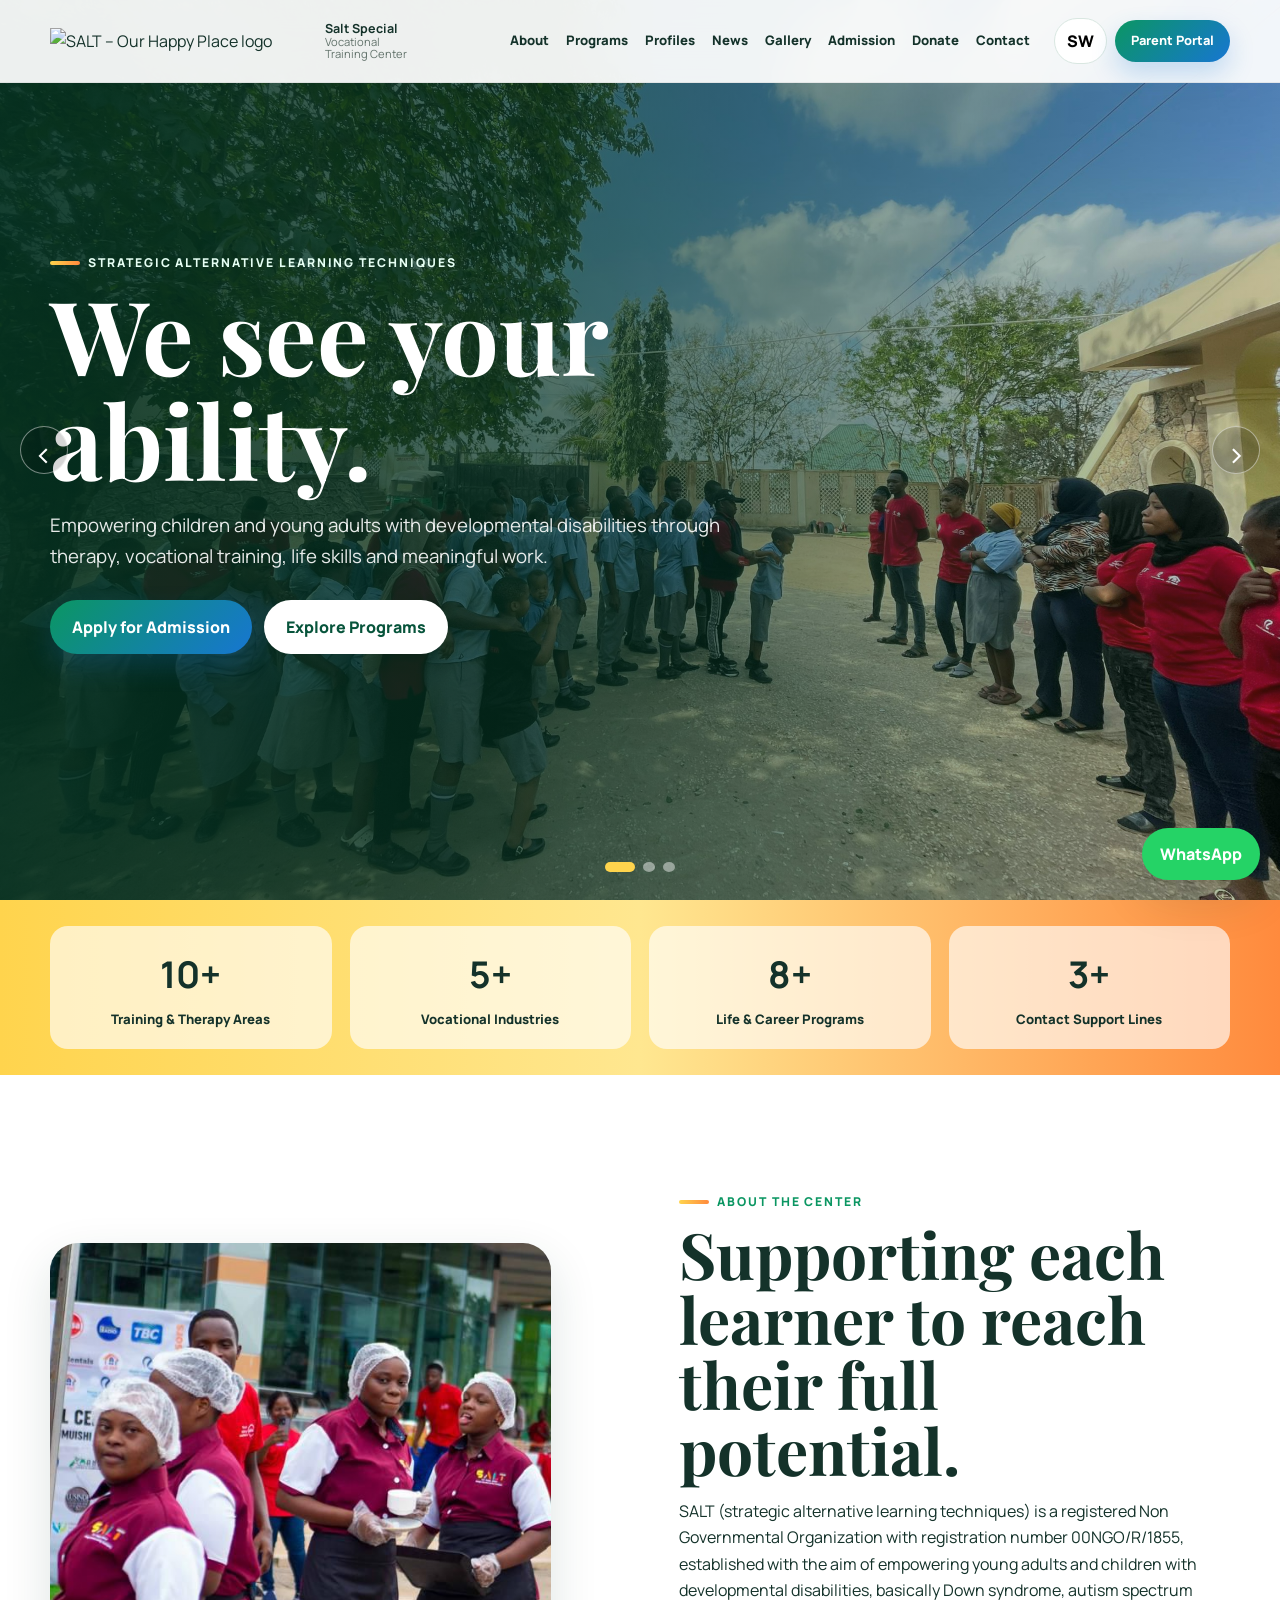
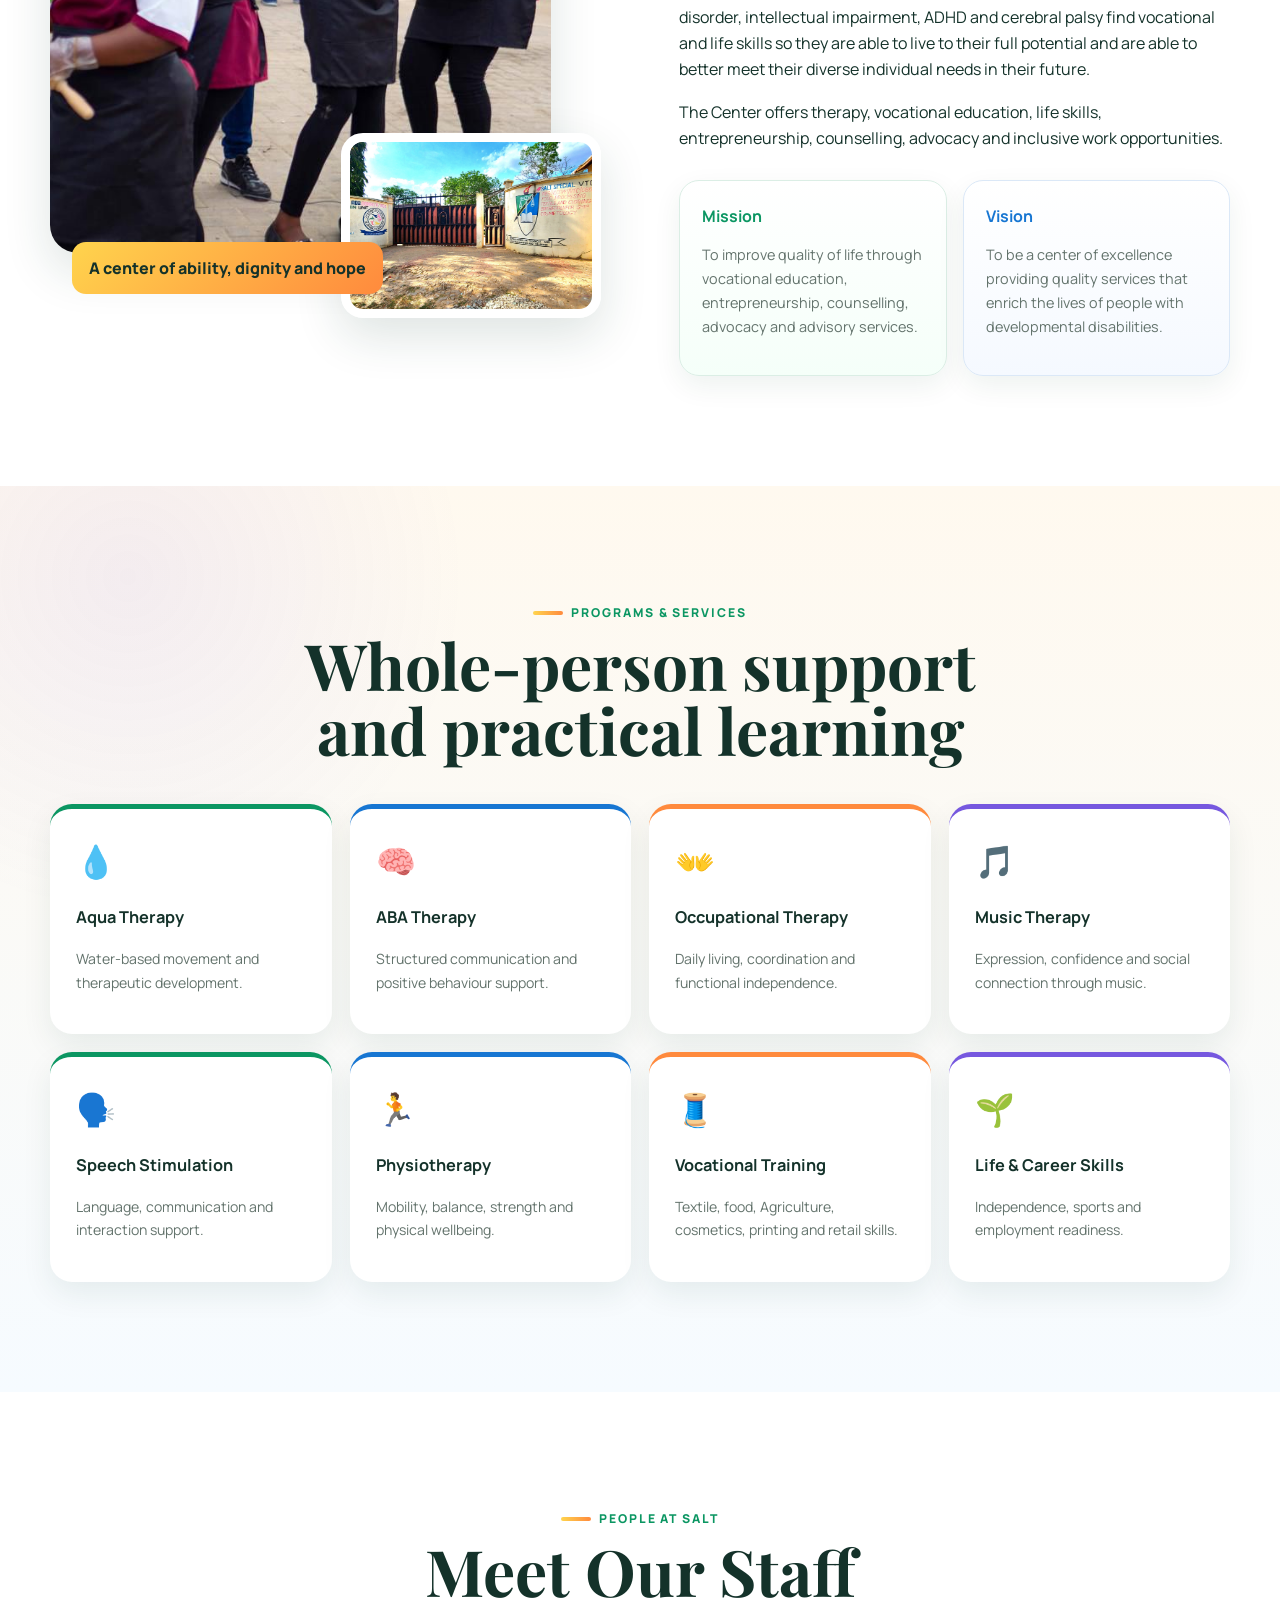
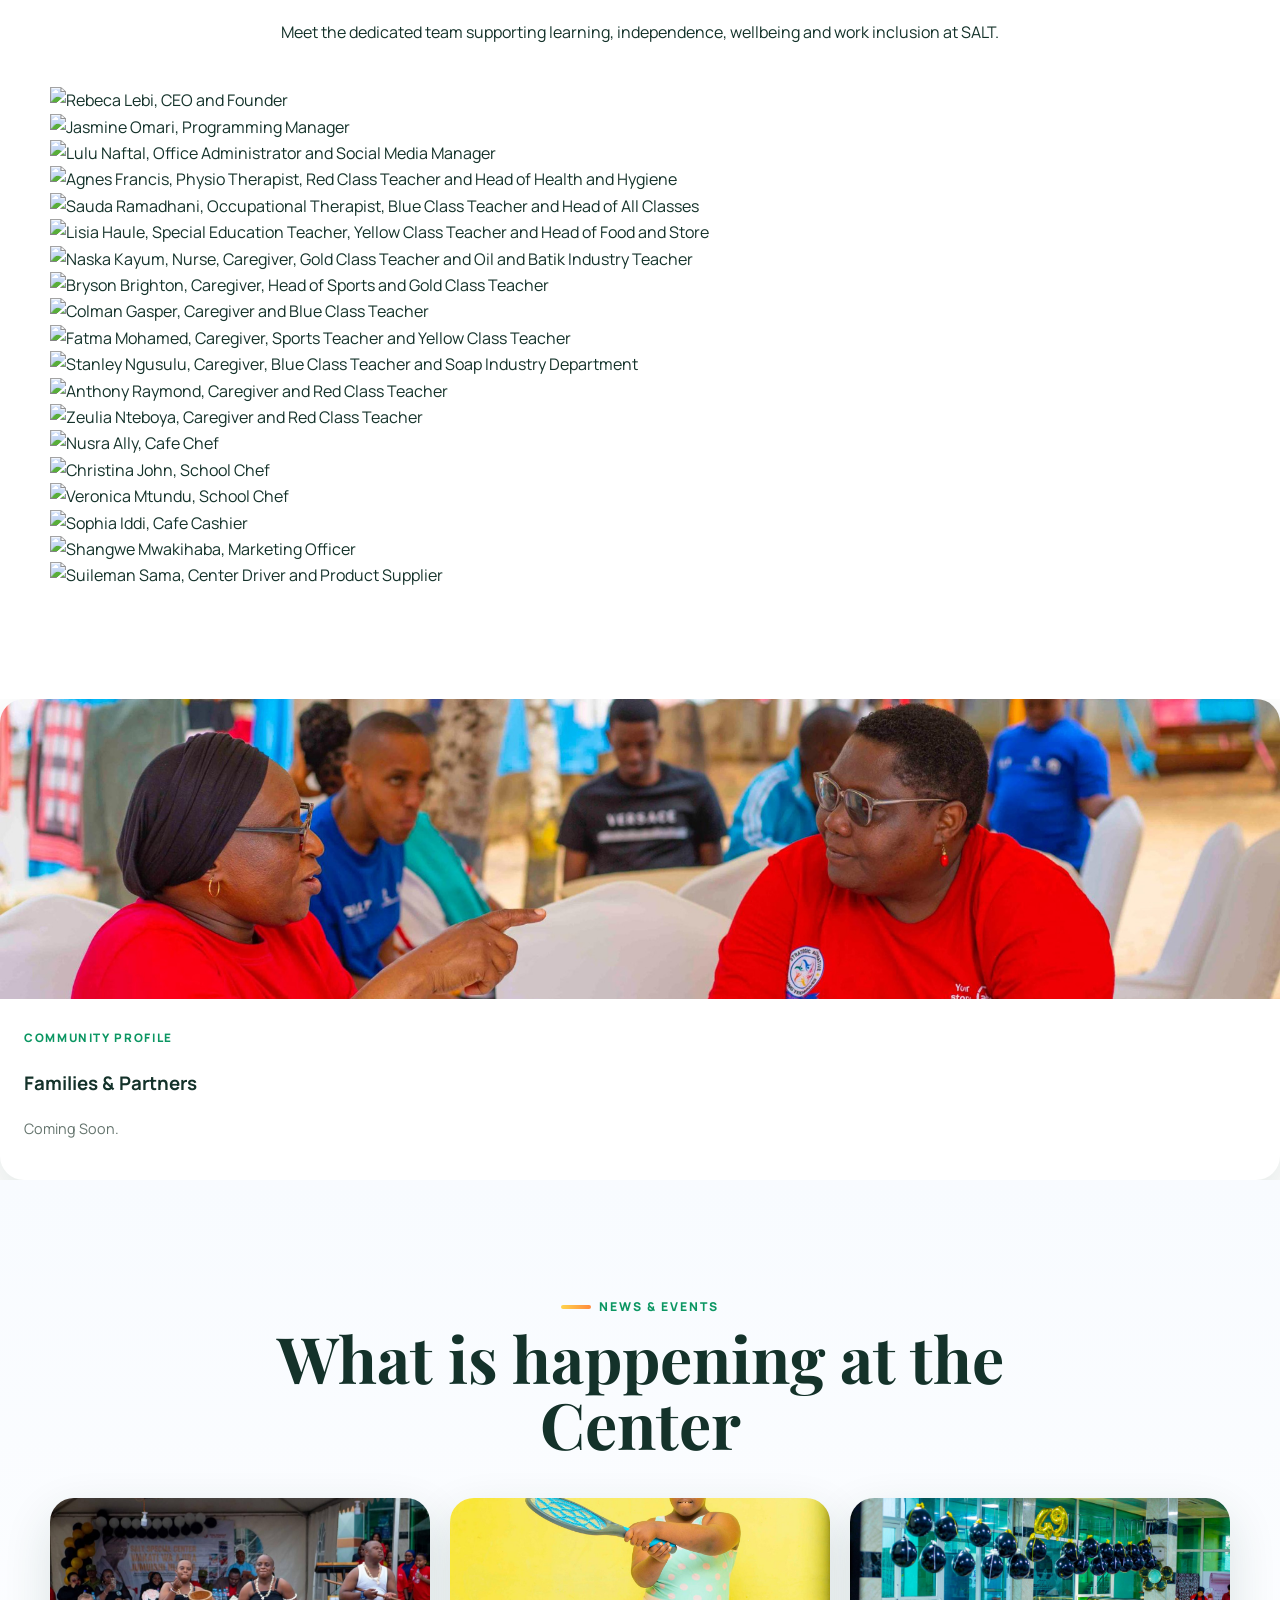
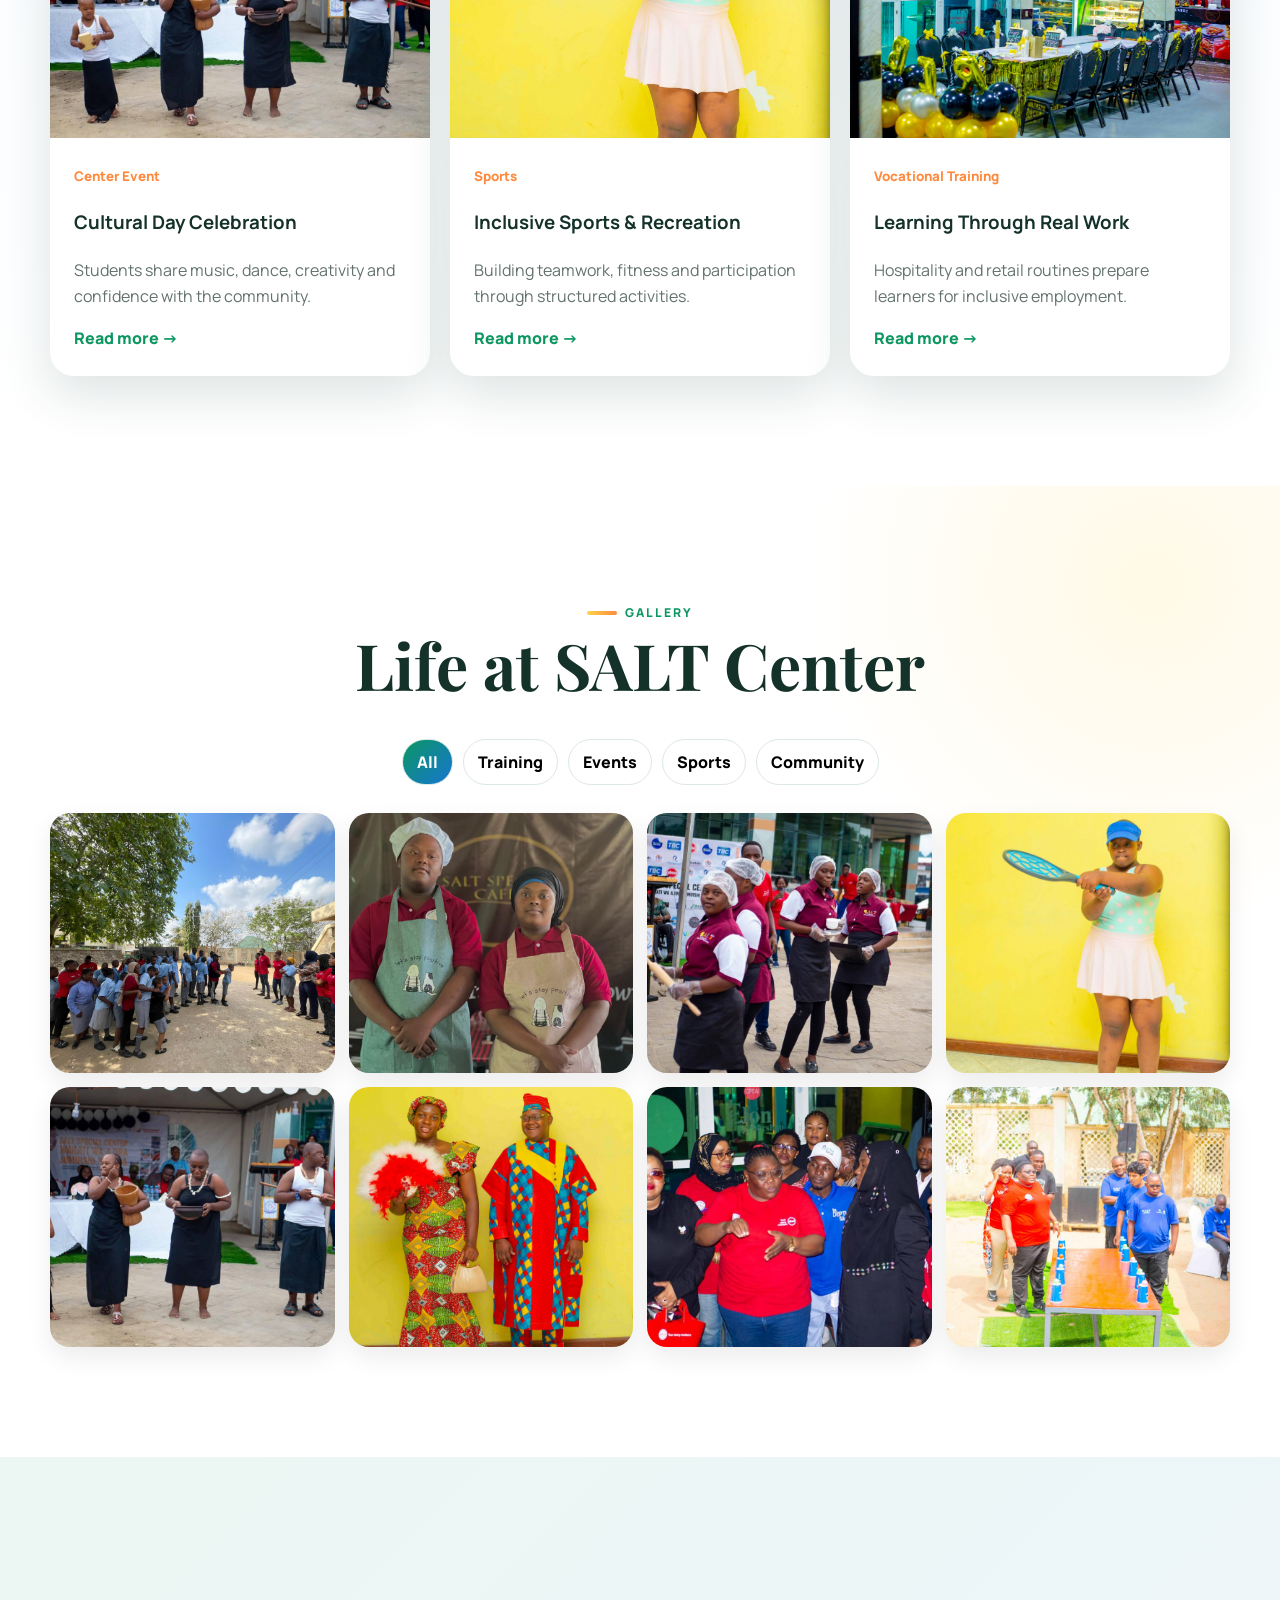
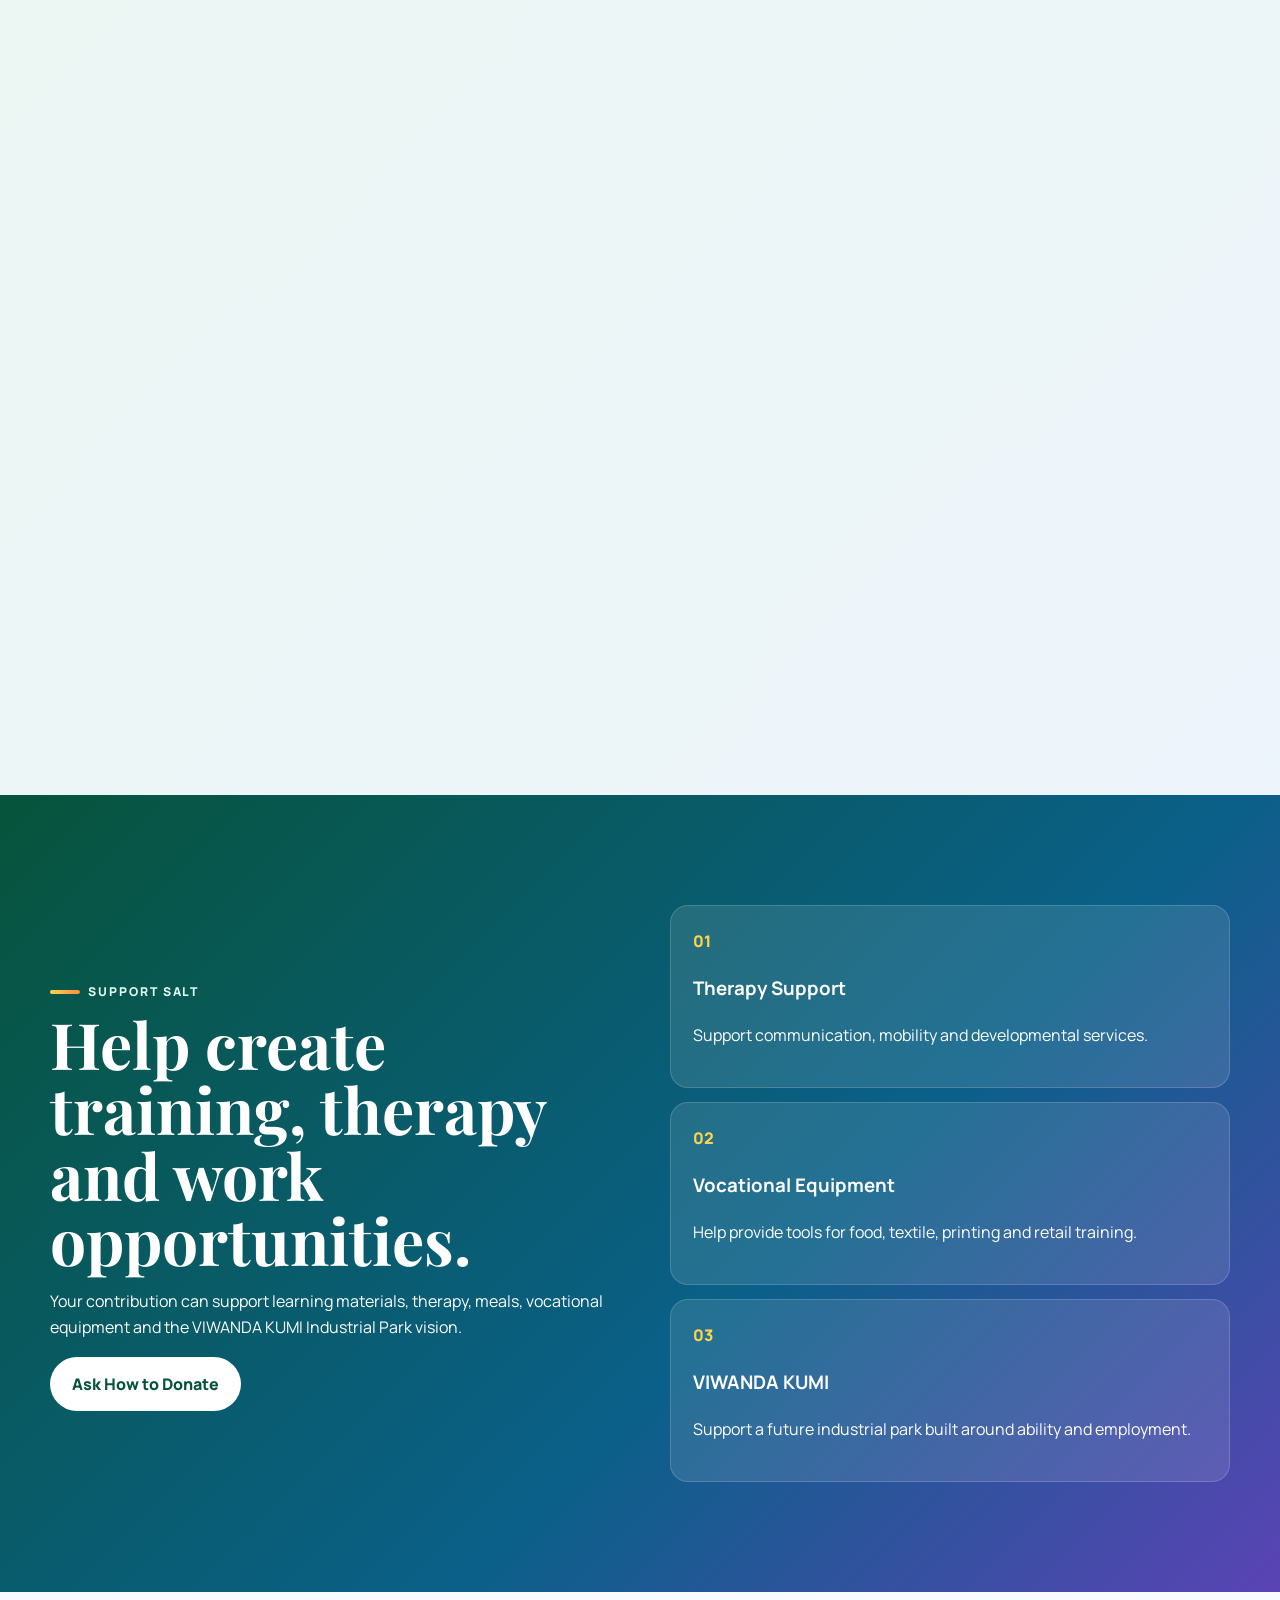
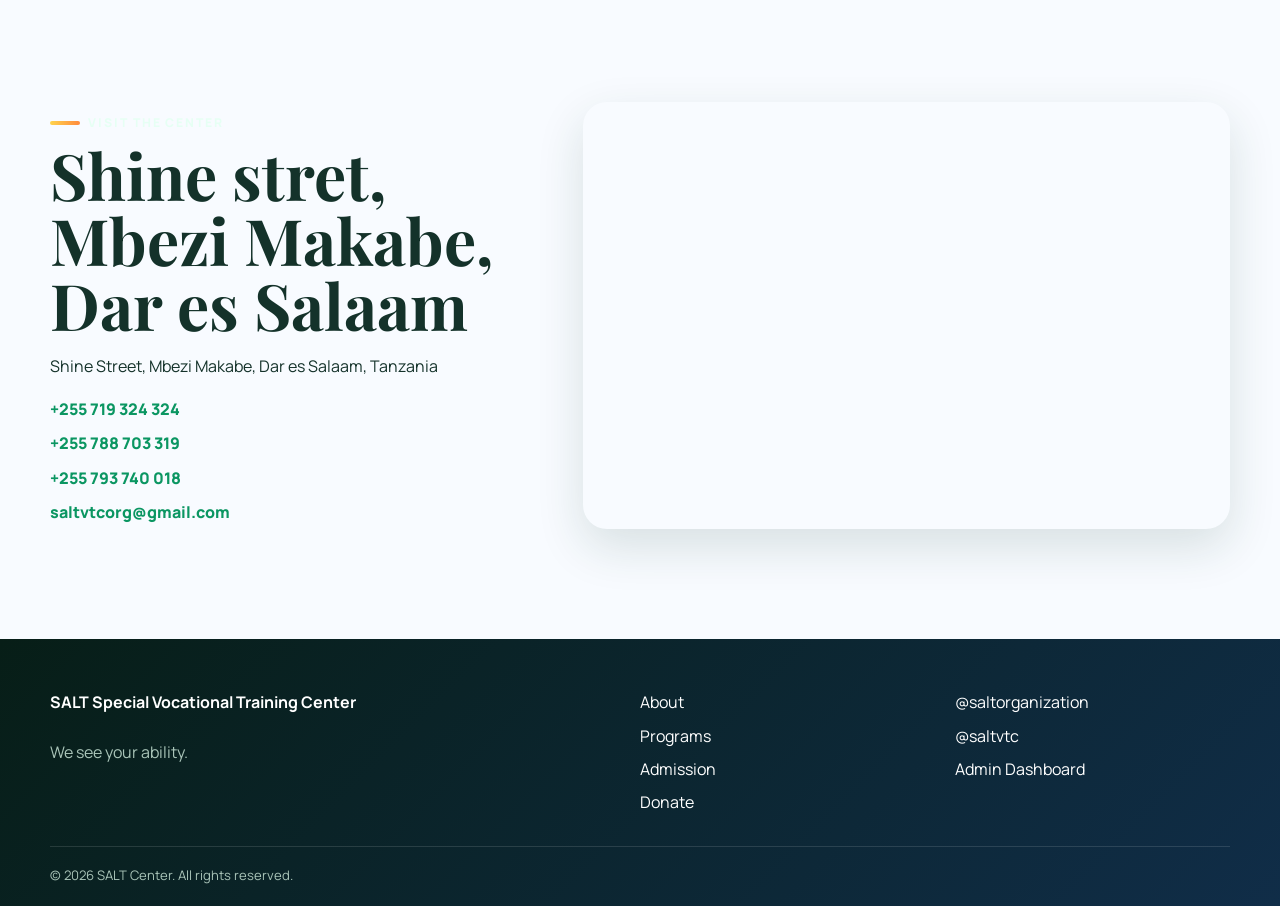
==== commit 62706dd5: "Revise staff profiles and update map iframe Updated the staff section with new images and descriptio" ====
--- a/index.html
+++ b/index.html
@@ -44,9 +44,7 @@
   <header class="site-header">
     <div class="container nav-wrap">
       <a class="brand" href="#home" aria-label="SALT Center home">
-        <div class="logo image">
-          <img src="url('asset/images/blacklogo.png')">
-        </div>
+        <img class="brand-logo" src="assets/images/salt-logo.png" alt="SALT – Our Happy Place logo">
         <span class="brand-copy"><strong>Salt Special</strong><small>Vocational Training Center</small></span>
       </a>
       <button class="menu-toggle" aria-label="Open menu" aria-expanded="false">☰</button>
@@ -151,614 +149,37 @@
         </div>
       </div>
     </section>
-
-    <section class="section profiles" id="profiles">
+   <section class="section profiles" id="profiles">
       <div class="container">
-        <div class="section-head reveal">
+        <div class="section-head centered reveal">
           <span class="eyebrow" data-i18n="profiles_label">People at SALT</span>
-          <h2 data-i18n="profiles_title">Meet our learners and team</h2>
-          <p data-i18n="profiles_note">get to know us.</p>
-        </div>
-        <div class="profile-grid">
-          <article class="profile-card reveal"><img src="assets/images/student-group.jpg" alt="SALT learners"><div><span>Student Profile</span><h3>Learner Success Story</h3><p>A short, respectful story can be added here with family consent.</p></div></article>
-          <article class="profile-card reveal"><img src="assets/images/staff-engagement.jpg" alt="SALT staff and community"><div><span>Staff Profile</span><h3>Center Support Team</h3><p>Introducing therapists, teachers and vocational instructors.</p></div>
-          <style>
-.staff-section{
-
-padding:100px 20px;
-background:linear-gradient(
-180deg,
-#fffef8,
-#f5fbff);
-
-}
-
-
-.staff-section h2{
-
-text-align:center;
-font-size:55px;
-color:#0b9662;
-margin-bottom:10px;
-
-}
-
-
-.staff-text{
-
-text-align:center;
-max-width:800px;
-margin:auto;
-line-height:1.8;
-color:gray;
-margin-bottom:50px;
-
-}
-
-
-.staff-container{
-
-display:grid;
-grid-template-columns:
-repeat(auto-fit,minmax(280px,1fr));
-
-gap:30px;
-
-}
-
-
-.staff-card{
-
-background:white;
-border-radius:30px;
-overflow:hidden;
-box-shadow:
-0 15px 35px rgba(0,0,0,.1);
-
-transition:.4s;
-
-}
-
-
-.staff-card:hover{
-
-transform:translateY(-10px);
-
-}
-
-
-.staff-image{
-
-height:330px;
-background:#f5f5f5;
-
-}
-
-
-.staff-image img{
-
-width:100%;
-height:100%;
-object-fit:contain;
-
-}
-
-
-.staff-information{
-
-padding:25px;
-
-}
-
-
-.department{
-
-background:#0b9662;
-color:white;
-
-padding:8px 15px;
-
-border-radius:30px;
-
-font-size:13px;
-
-}
-
-
-.staff-information h3{
-
-margin-top:20px;
-font-size:24px;
-
-color:#14322a;
-
-}
-
-
-.staff-information p{
-
-line-height:1.7;
-color:#666;
-
-}
-</style>
-
-<section class="staff-section">
-
-<h2>Meet Our Staff</h2>
-<p class="staff-text">
-Meet the dedicated team supporting learning, therapy,
-vocational training and daily activities at SALT Center.
-</p>
-
-<div class="staff-container">
-
-<!-- STAFF CARD -->
-
-<div class="staff-card">
-
-<div class="staff-image">
-<img src="images/rebeca(1).png"
-alt="Rebeca Lebi">
-</div>
-
-<div class="staff-information">
-
-<span class="department">
-Leadership
-</span>
-
-<h3>Rebeca Lebi</h3>
-
-<p>CEO & Founder</p>
-
-</div>
-
-</div>
-
-
-<div class="staff-card">
-
-<div class="staff-image">
-<img src="images/jasmine(1).png"
-alt="Jasmine Omari">
-</div>
-
-<div class="staff-information">
-
-<span class="department">
-Management
-</span>
-
-<h3>Jasmine Omari</h3>
-
-<p>Programming Manager</p>
-
-</div>
-
-</div>
-
-
-<div class="staff-card">
-
-<div class="staff-image">
-<img src="images/lulu(1).png"
-alt="Lulu Naftal">
-</div>
-
-<div class="staff-information">
-
-<span class="department">
-Administration
-</span>
-
-<h3>Lulu Naftal</h3>
-
-<p>Office Administrator</p>
-<p>Social Media Manager</p>
-
-</div>
-
-</div>
-
-
-<div class="staff-card">
-
-<div class="staff-image">
-<img src="images/agness(1).png"
-alt="Agness Francis">
-</div>
-
-<div class="staff-information">
-
-<span class="department">
-Health & Education
-</span>
-
-<h3>Agness Francis</h3>
-
-<p>Physiotherapist</p>
-<p>Red Class Teacher</p>
-<p>Head of Health & Safety</p>
-
-</div>
-
-</div>
-
-
-<div class="staff-card">
-
-<div class="staff-image">
-<img src="images/lisia(1).png"
-alt="Lisia Haule">
-</div>
-
-<div class="staff-information">
-
-<span class="department">
-Special Education
-</span>
-
-<h3>Lisia Haule</h3>
-
-<p>Special Education Teacher</p>
-<p>Head of Food & Hygiene</p>
-<p>Yellow Class Teacher</p>
-
-</div>
-
-</div>
-
-
-
-<div class="staff-card">
-
-<div class="staff-image">
-<img src="images/sauda(1).png"
-alt="Sauda Ally">
-</div>
-
-<div class="staff-information">
-
-<span class="department">
-Therapy & Education
-</span>
-
-<h3>Sauda Ally</h3>
-
-<p>Occupational Therapist</p>
-<p>Blue Class Teacher</p>
-<p>Head of All Classes</p>
-
-</div>
-
-</div>
-
-
-
-<div class="staff-card">
-
-<div class="staff-image">
-<img src="images/naska(1).png"
-alt="Naska Kayum">
-</div>
-
-<div class="staff-information">
-
-<span class="department">
-Health Department
-</span>
-
-<h3>Naska Kayum</h3>
-
-<p>Center Nurse</p>
-<p>Gold Class Teacher</p>
-<p>Head of Oil & Batik Class</p>
-<p>Caregiver</p>
-
-</div>
-
-</div>
-
-
-
-<div class="staff-card">
-
-<div class="staff-image">
-<img src="images/zeulia(1).png"
-alt="Zeulia Nteboya">
-</div>
-
-<div class="staff-information">
-
-<span class="department">
-Education
-</span>
-
-<h3>Zeulia Nteboya</h3>
-
-<p>Caregiver</p>
-<p>Red Class Teacher</p>
-
-</div>
-
-</div>
-
-
-
-
-<div class="staff-card">
-
-<div class="staff-image">
-<img src="images/fatma(1).png"
-alt="Fatma Mohamed">
-</div>
-
-<div class="staff-information">
-
-<span class="department">
-Education & Sports
-</span>
-
-<h3>Fatma Mohamed</h3>
-
-<p>Caregiver</p>
-<p>Yellow Class Teacher</p>
-<p>Head of Sports & Games</p>
-
-</div>
-
-</div>
-
-
-
-
-<div class="staff-card">
-
-<div class="staff-image">
-<img src="images/bryson(1).png"
-alt="Bryson Brighton">
-</div>
-
-<div class="staff-information">
-
-<span class="department">
-Education & Sports
-</span>
-
-<h3>Bryson Brighton</h3>
-
-<p>Caregiver</p>
-<p>Gold Class Teacher</p>
-<p>Head of Sports & Games</p>
-
-</div>
-
-</div>
-
-
-
-
-<div class="staff-card">
-
-<div class="staff-image">
-<img src="images/stanley(1).png"
-alt="Stanley Ngusulu">
-</div>
-
-<div class="staff-information">
-
-<span class="department">
-Vocational Department
-</span>
-
-<h3>Stanley Ngusulu</h3>
-
-<p>Caregiver</p>
-<p>Blue Class Teacher</p>
-<p>Head of Soap Industry</p>
-
-</div>
-
-</div>
-
-
-
-<div class="staff-card">
-
-<div class="staff-image">
-<img src="images/colman(1).png"
-alt="Colman Gasper">
-</div>
-
-<div class="staff-information">
-
-<span class="department">
-Education
-</span>
-
-<h3>Colman Gasper</h3>
-
-<p>Caregiver</p>
-<p>Blue Class Teacher</p>
-
-</div>
-
-</div>
-
-
-
-
-<div class="staff-card">
-
-<div class="staff-image">
-<img src="images/anthony(1).png"
-alt="Anthony Raymond">
-</div>
-
-<div class="staff-information">
-
-<span class="department">
-Education
-</span>
-
-<h3>Anthony Raymond</h3>
-
-<p>Caregiver</p>
-<p>Red Class Teacher</p>
-
-</div>
-
-</div>
-
-
-
-
-<div class="staff-card">
-
-<div class="staff-image">
-<img src="images/suleiman(1).png"
-alt="Suleiman Sama">
-</div>
-
-<div class="staff-information">
-
-<span class="department">
-Operations
-</span>
-
-<h3>Suleiman Sama</h3>
-
-<p>Product Supplier</p>
-<p>Center Driver</p>
-
-</div>
-
-</div>
-
-
-
-
-<div class="staff-card">
-
-<div class="staff-image">
-<img src="images/shangwe(1).png"
-alt="Shangwe Mwakihaba">
-</div>
-
-<div class="staff-information">
-
-<span class="department">
-Marketing
-</span>
-
-<h3>Shangwe Mwakihaba</h3>
-
-<p>Marketing Officer</p>
-
-</div>
-
-</div>
-
-
-
-
-<div class="staff-card">
-
-<div class="staff-image">
-<img src="images/veronica(1).png"
-alt="Veronica Mtundu">
-</div>
-
-<div class="staff-information">
-
-<span class="department">
-Food Department
-</span>
-
-<h3>Veronica Mtundu</h3>
-
-<p>Center Chef</p>
-
-</div>
-
-</div>
-
-
-
-
-<div class="staff-card">
-
-<div class="staff-image">
-<img src="images/christina(1).png"
-alt="Christina John">
-</div>
-
-<div class="staff-information">
-
-<span class="department">
-Food Department
-</span>
-
-<h3>Christina John</h3>
-
-<p>Center Chef</p>
-
-</div>
-
-</div>
-
-
-
-
-<div class="staff-card">
-
-<div class="staff-image">
-<img src="images/sophia(1).png"
-alt="Sophia Iddi">
-</div>
-
-<div class="staff-information">
-
-<span class="department">
-Cafe & Mini Market
-</span>
-
-<h3>Sophia Iddi</h3>
-
-<p>Cafe & Mini Market Cashier</p>
-
-</div>
-
-</div>
-
-
-
-
-<div class="staff-card">
-
-<div class="staff-image">
-<img src="images/nusra(1).png"
-alt="Nusra Ally">
-</div>
-
-<div class="staff-information">
-
-<span class="department">
-SALT Special Cafe
-</span>
-
-<h3>Nusra Ally</h3>
-
-<p>Cafe Chef</p>
-
-</div>
-
-</div>
-
-</div>
-
-</section></article>
+          <h2 data-i18n="profiles_title">Meet Our Staff</h2>
+          <p data-i18n="profiles_note">Meet the dedicated team supporting learning, independence, wellbeing and work inclusion at SALT.</p>
+        </div>
+        <div class="staff-grid">
+          <article class="staff-card reveal"><img src="assets/images/staff/rebeca-lebi.jpg" alt="Rebeca Lebi, CEO and Founder" loading="lazy"></article>
+          <article class="staff-card reveal"><img src="assets/images/staff/jasmine-omari.jpg" alt="Jasmine Omari, Programming Manager" loading="lazy"></article>
+          <article class="staff-card reveal"><img src="assets/images/staff/lulu-naftal.jpg" alt="Lulu Naftal, Office Administrator and Social Media Manager" loading="lazy"></article>
+          <article class="staff-card reveal"><img src="assets/images/staff/agness-francis.jpg" alt="Agnes Francis, Physio Therapist, Red Class Teacher and Head of Health and Hygiene" loading="lazy"></article>
+          <article class="staff-card reveal"><img src="assets/images/staff/sauda-ramadhani.jpg" alt="Sauda Ramadhani, Occupational Therapist, Blue Class Teacher and Head of All Classes" loading="lazy"></article>
+          <article class="staff-card reveal"><img src="assets/images/staff/lisia-haule.jpg" alt="Lisia Haule, Special Education Teacher, Yellow Class Teacher and Head of Food and Store" loading="lazy"></article>
+          <article class="staff-card reveal"><img src="assets/images/staff/naska-kayum.jpg" alt="Naska Kayum, Nurse, Caregiver, Gold Class Teacher and Oil and Batik Industry Teacher" loading="lazy"></article>
+          <article class="staff-card reveal"><img src="assets/images/staff/bryson-brighton.jpg" alt="Bryson Brighton, Caregiver, Head of Sports and Gold Class Teacher" loading="lazy"></article>
+          <article class="staff-card reveal"><img src="assets/images/staff/colman-gasper.jpg" alt="Colman Gasper, Caregiver and Blue Class Teacher" loading="lazy"></article>
+          <article class="staff-card reveal"><img src="assets/images/staff/fatma-mohamed.jpg" alt="Fatma Mohamed, Caregiver, Sports Teacher and Yellow Class Teacher" loading="lazy"></article>
+          <article class="staff-card reveal"><img src="assets/images/staff/stanley-ngusulu.jpg" alt="Stanley Ngusulu, Caregiver, Blue Class Teacher and Soap Industry Department" loading="lazy"></article>
+          <article class="staff-card reveal"><img src="assets/images/staff/anthony-raymond.jpg" alt="Anthony Raymond, Caregiver and Red Class Teacher" loading="lazy"></article>
+          <article class="staff-card reveal"><img src="assets/images/staff/zeulia-nteboya.jpg" alt="Zeulia Nteboya, Caregiver and Red Class Teacher" loading="lazy"></article>
+          <article class="staff-card reveal"><img src="assets/images/staff/nusra-ally.jpg" alt="Nusra Ally, Cafe Chef" loading="lazy"></article>
+          <article class="staff-card reveal"><img src="assets/images/staff/christina-john.jpg" alt="Christina John, School Chef" loading="lazy"></article>
+          <article class="staff-card reveal"><img src="assets/images/staff/veronica-mtundu.jpg" alt="Veronica Mtundu, School Chef" loading="lazy"></article>
+          <article class="staff-card reveal"><img src="assets/images/staff/sophia-iddi.jpg" alt="Sophia Iddi, Cafe Cashier" loading="lazy"></article>
+          <article class="staff-card reveal"><img src="assets/images/staff/shangwe-mwakihaba.jpg" alt="Shangwe Mwakihaba, Marketing Officer" loading="lazy"></article>
+          <article class="staff-card reveal"><img src="assets/images/staff/suileman-sama.jpg" alt="Suileman Sama, Center Driver and Product Supplier" loading="lazy"></article>
+        </div>
+      </div>
+    </section>
+
           <article class="profile-card reveal"><img src="assets/images/community-support.jpg" alt="Community support at SALT"><div><span>Community Profile</span><h3>Families & Partners</h3><p>Coming Soon.</p></div></article>
         </div>
       </div>
@@ -864,7 +285,7 @@
           </div>
         </div>
         <div class="map-wrap reveal">
-          <iframe title="Map showing Shine street, Mbezi Makabe, Dar es Salaam" src="https://www.google.com/maps?q=shine%20street%20Mbezi%20Makabe%20Dar%20es%20Salaam%20Tanzania&output=embed" loading="lazy" referrerpolicy="no-referrer-when-downgrade"></iframe>
+          <iframe title="Map showing Shine street, Mbezi Makabe, Dar es Salaam" src="https://www.google.com/maps?q=Mbezi%20Makabe%20Dar%20es%20Salaam%20Tanzania&output=embed" loading="lazy" referrerpolicy="no-referrer-when-downgrade"></iframe>
         </div>
       </div>
     </section>
@@ -885,3 +306,4 @@
   <script src="script.js"></script>
 </body>
 </html>
+
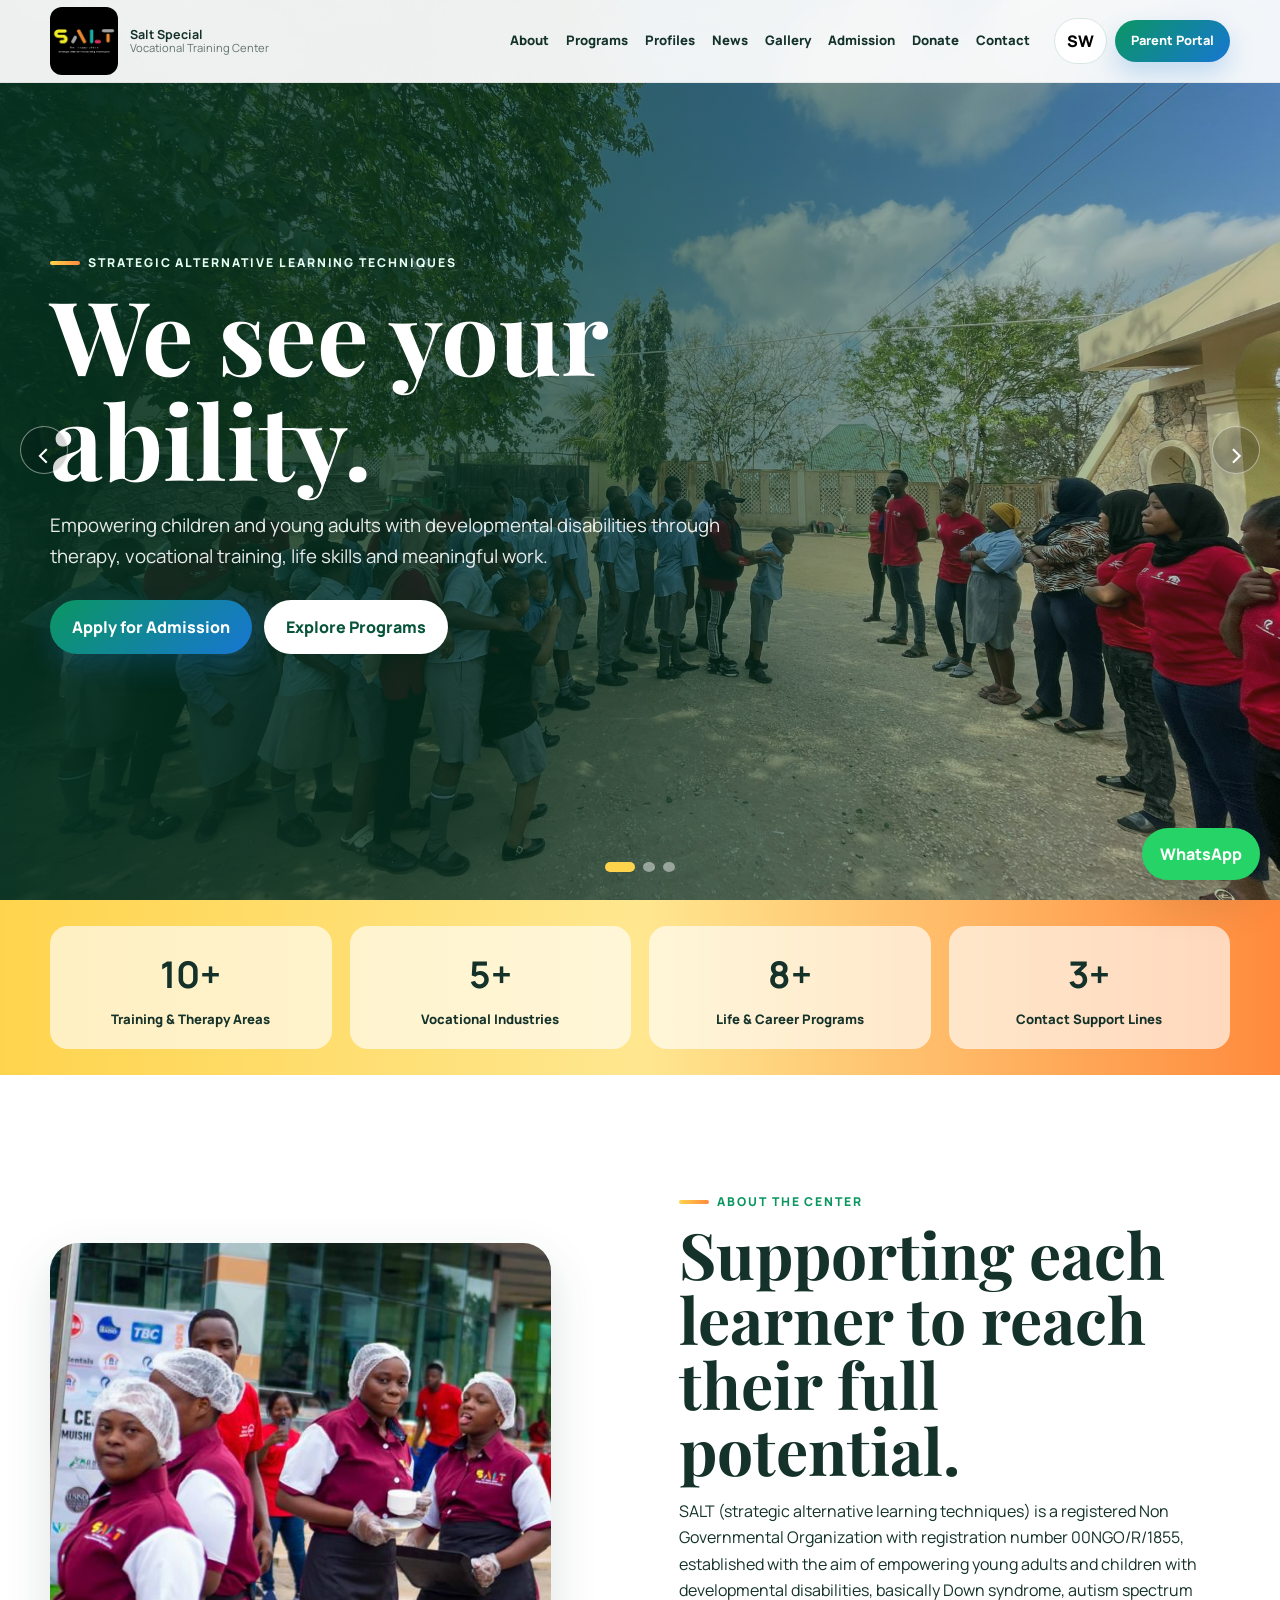
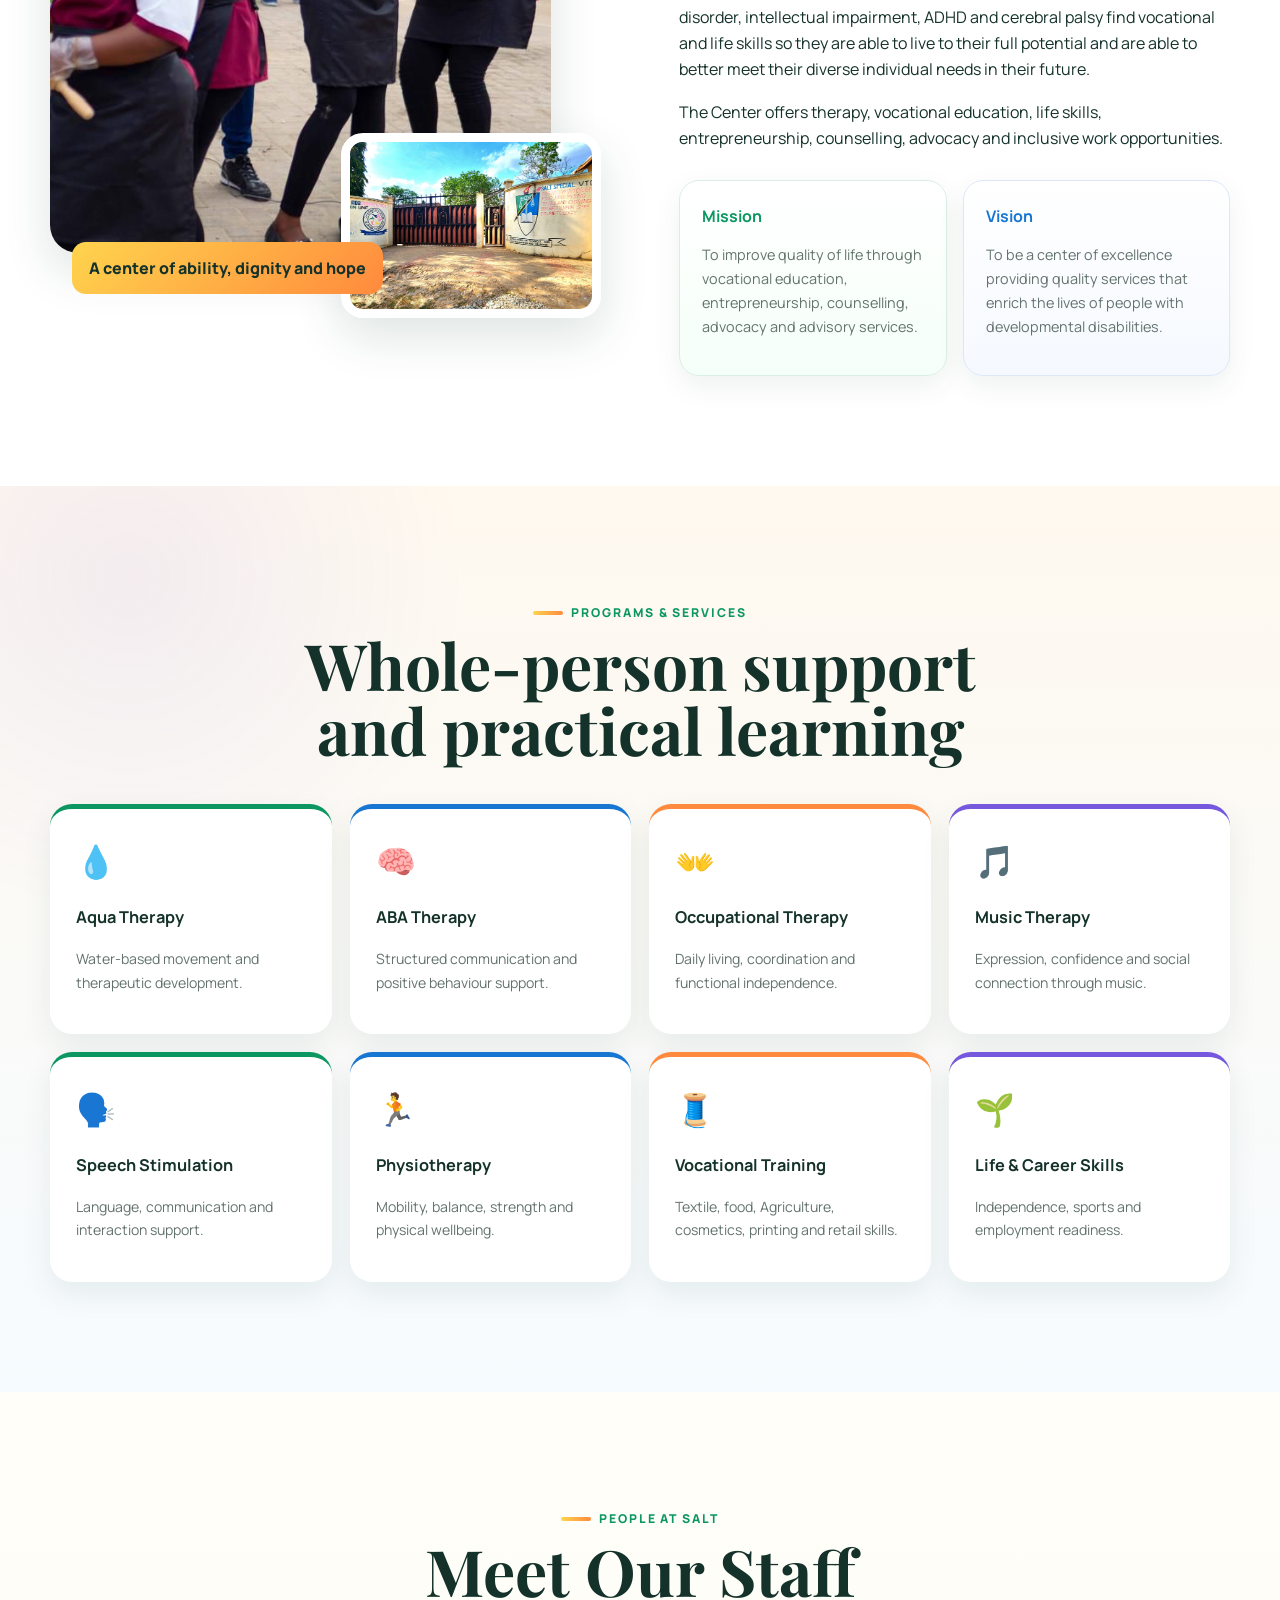
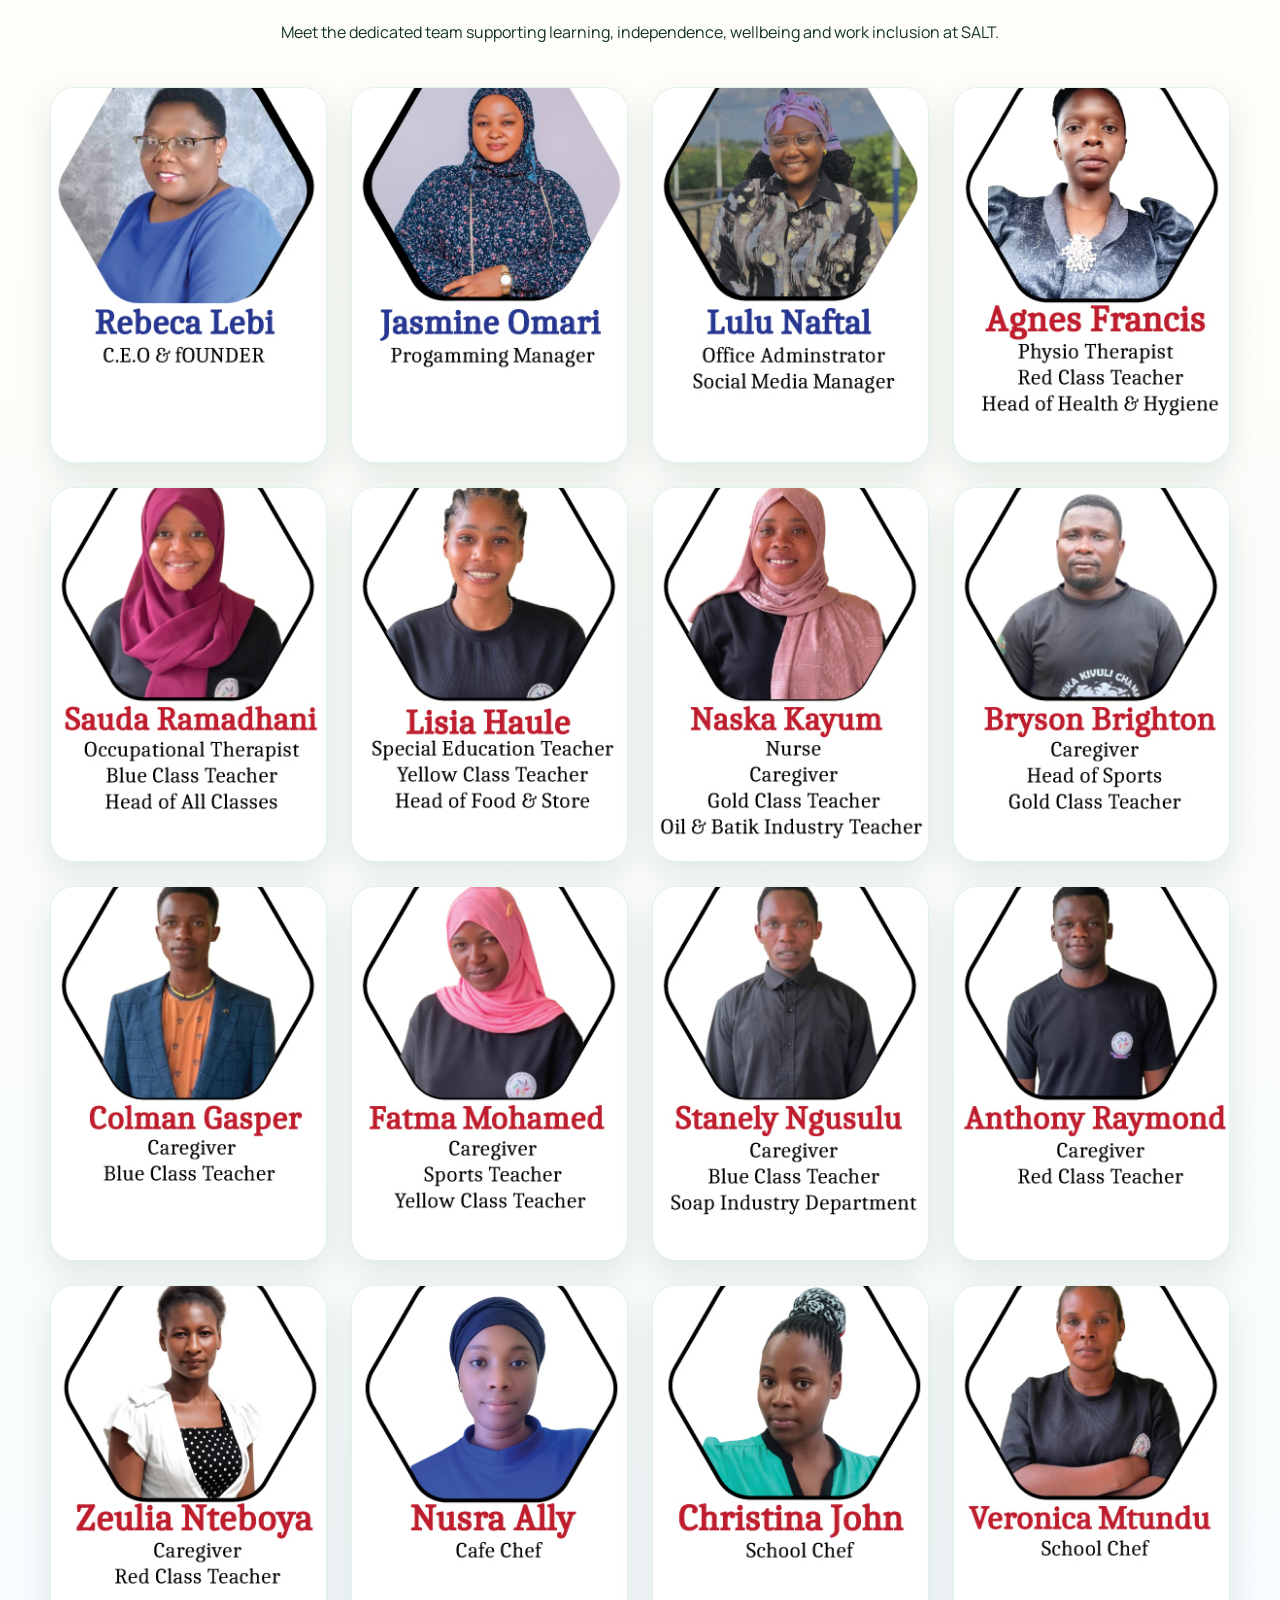
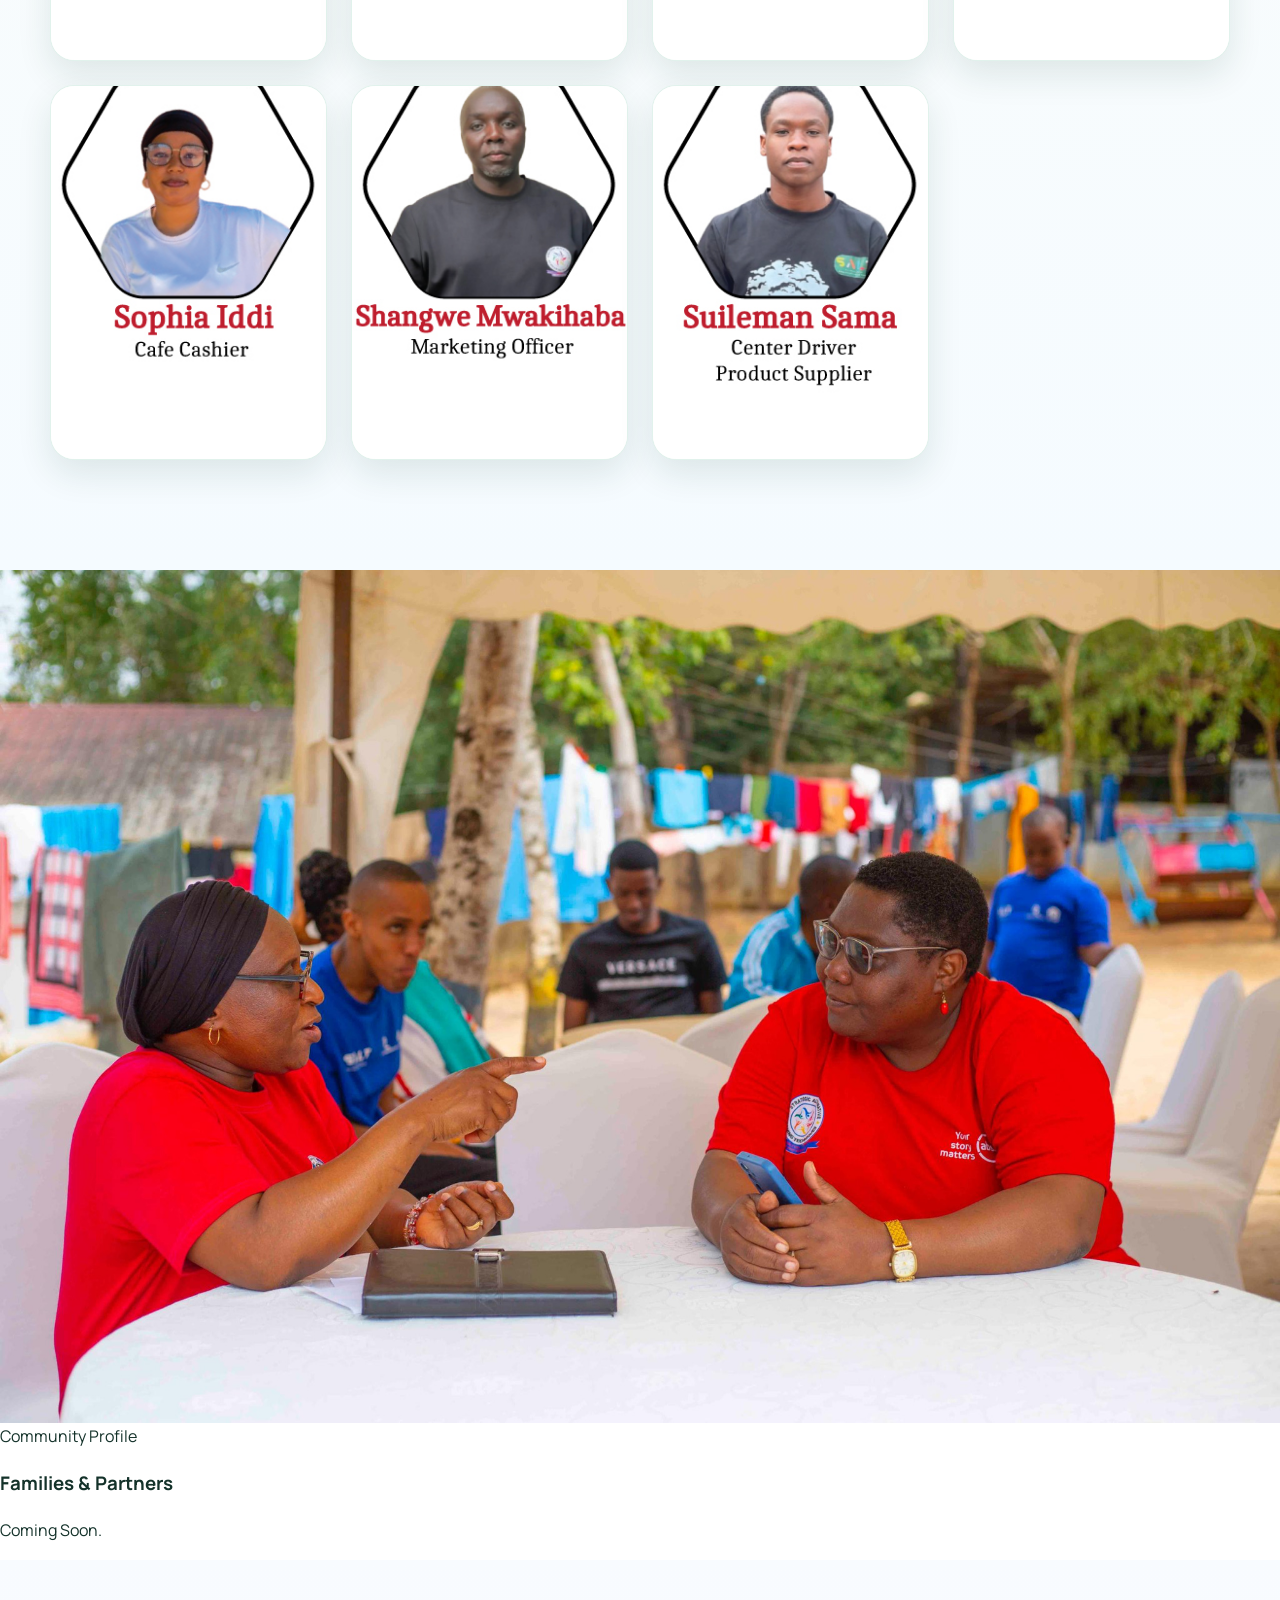
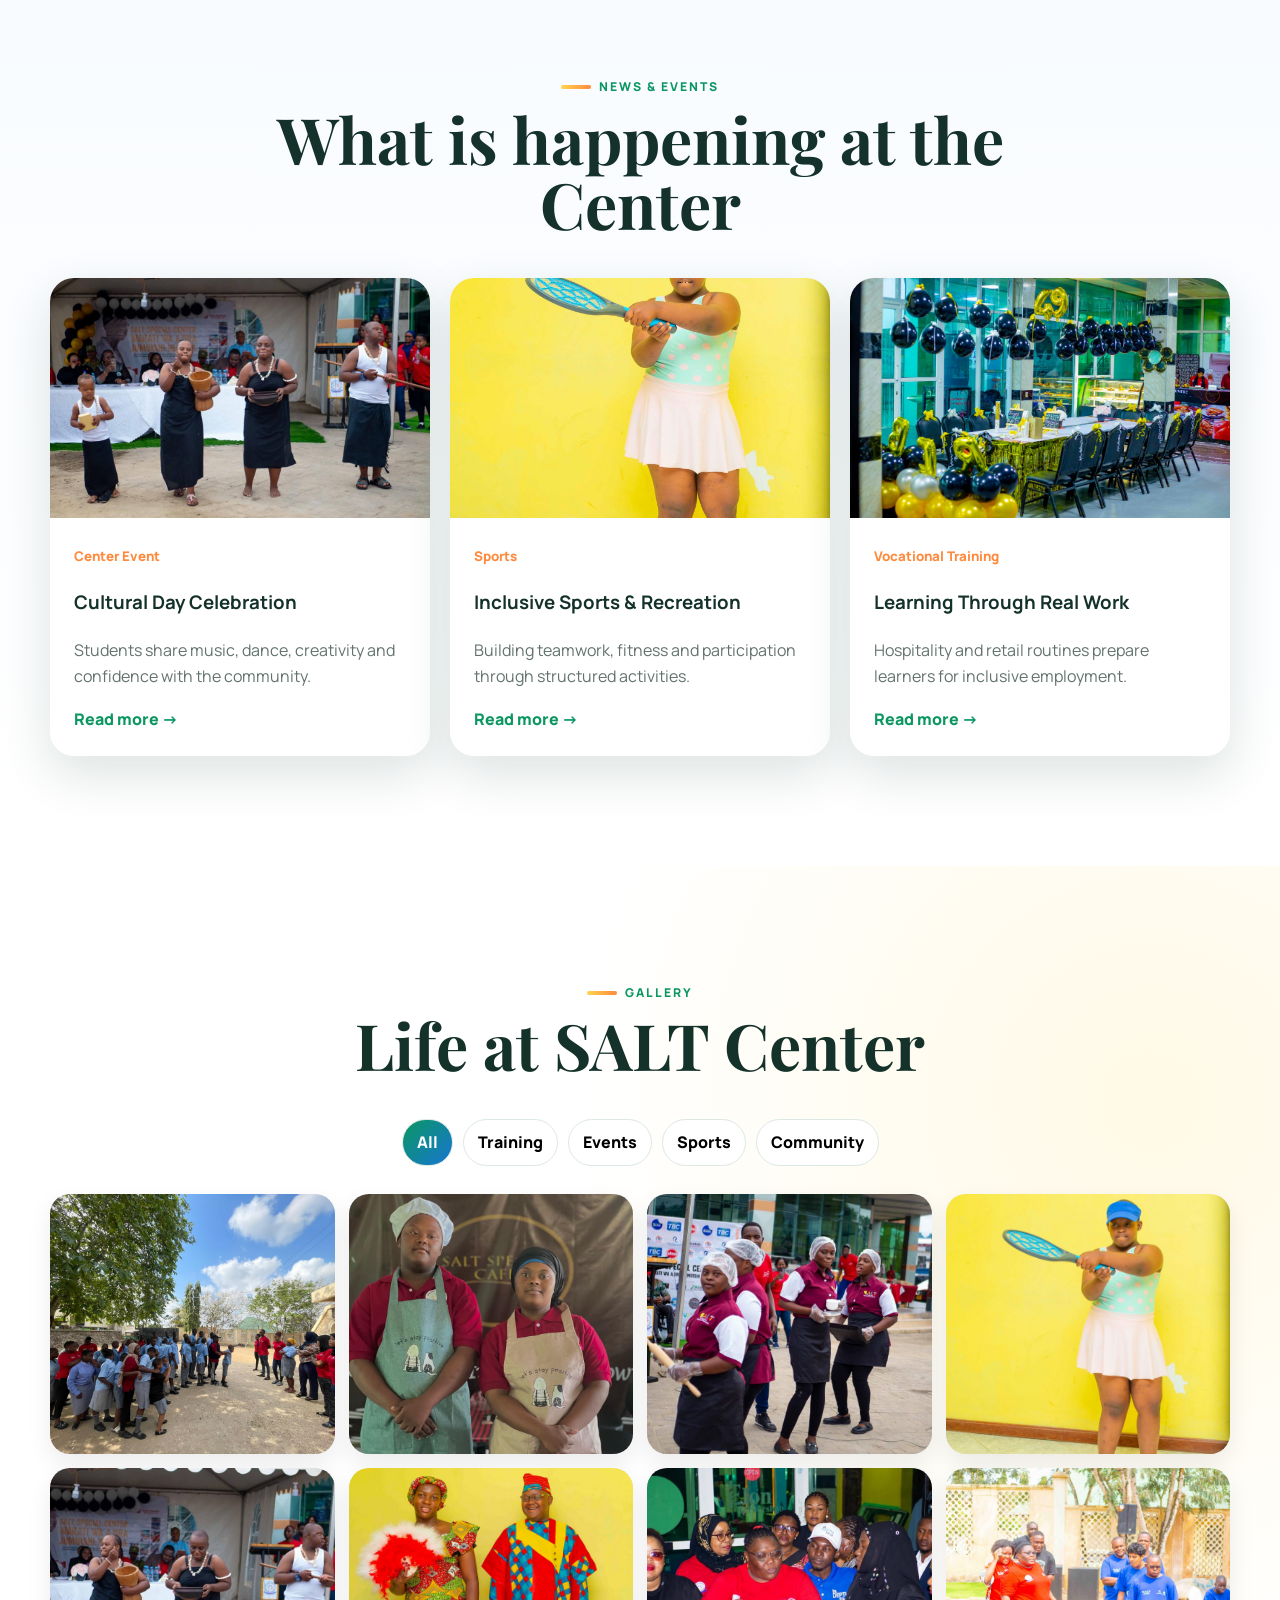
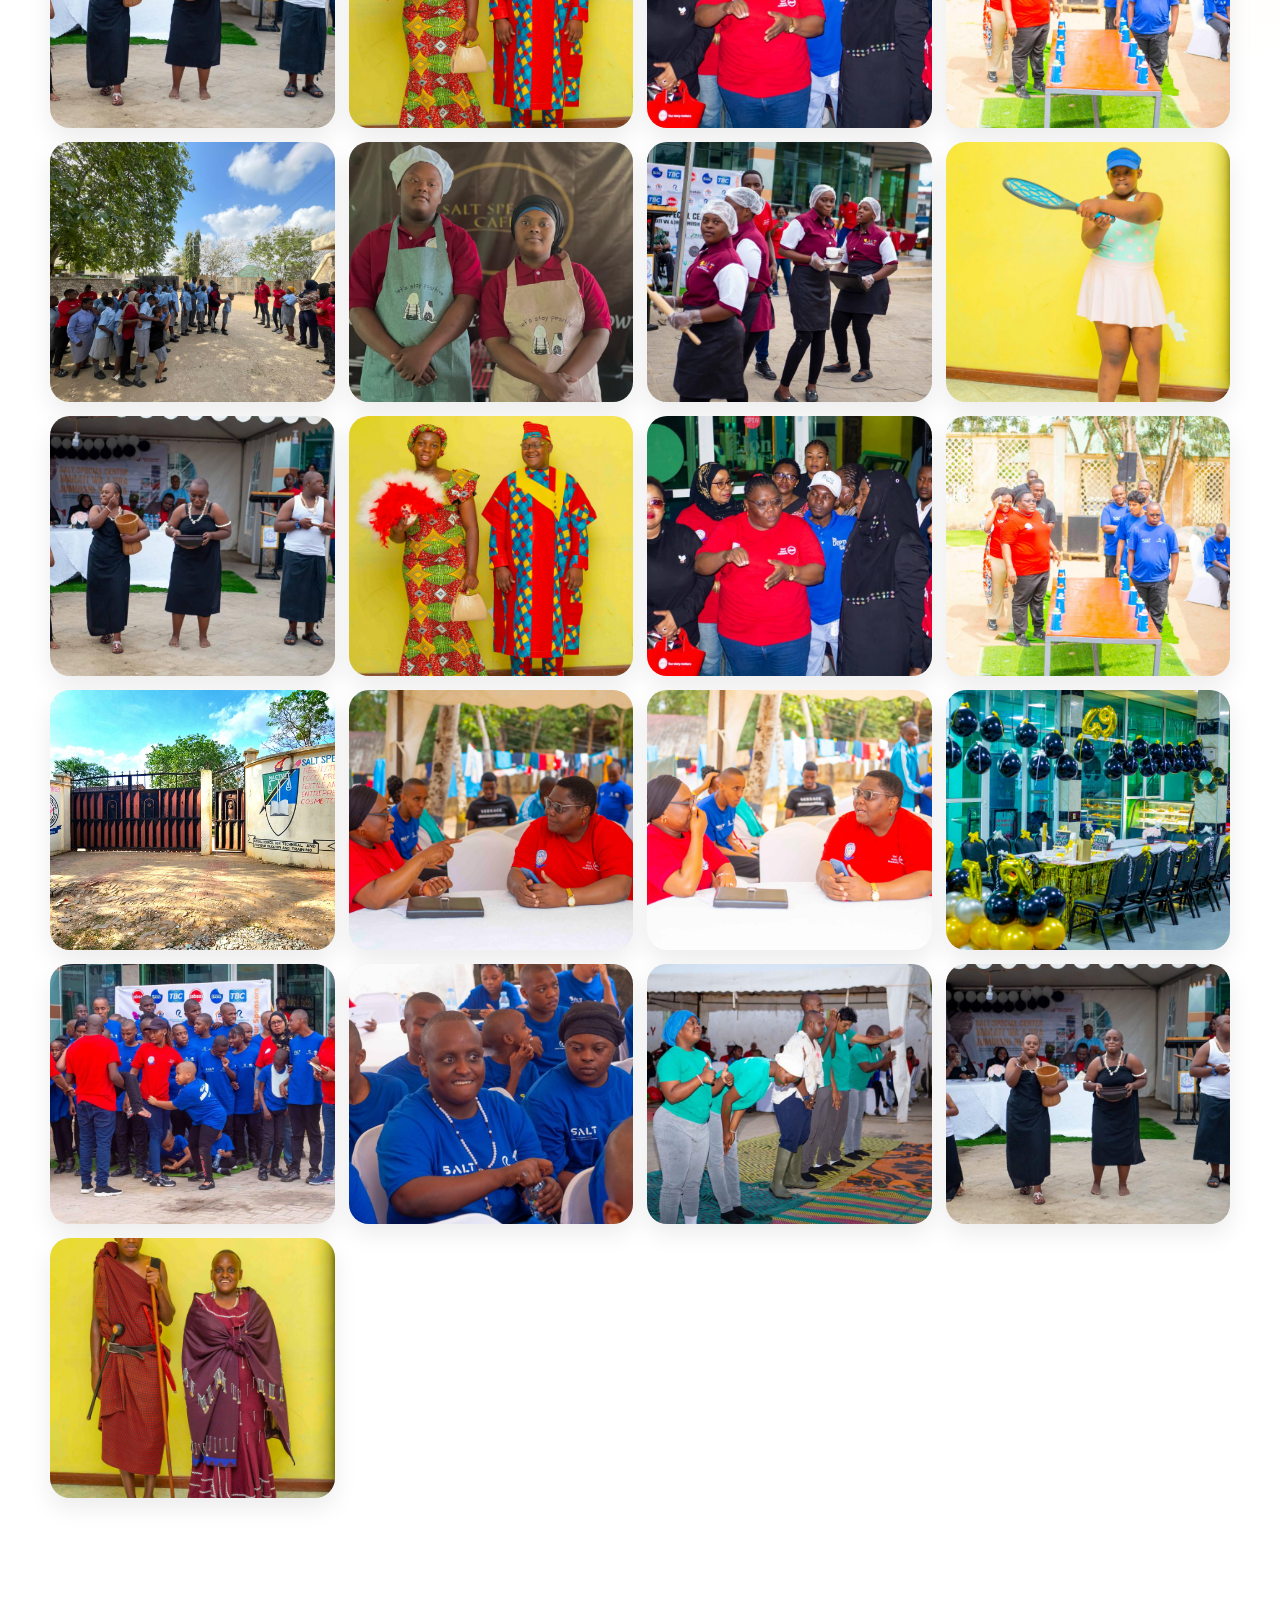
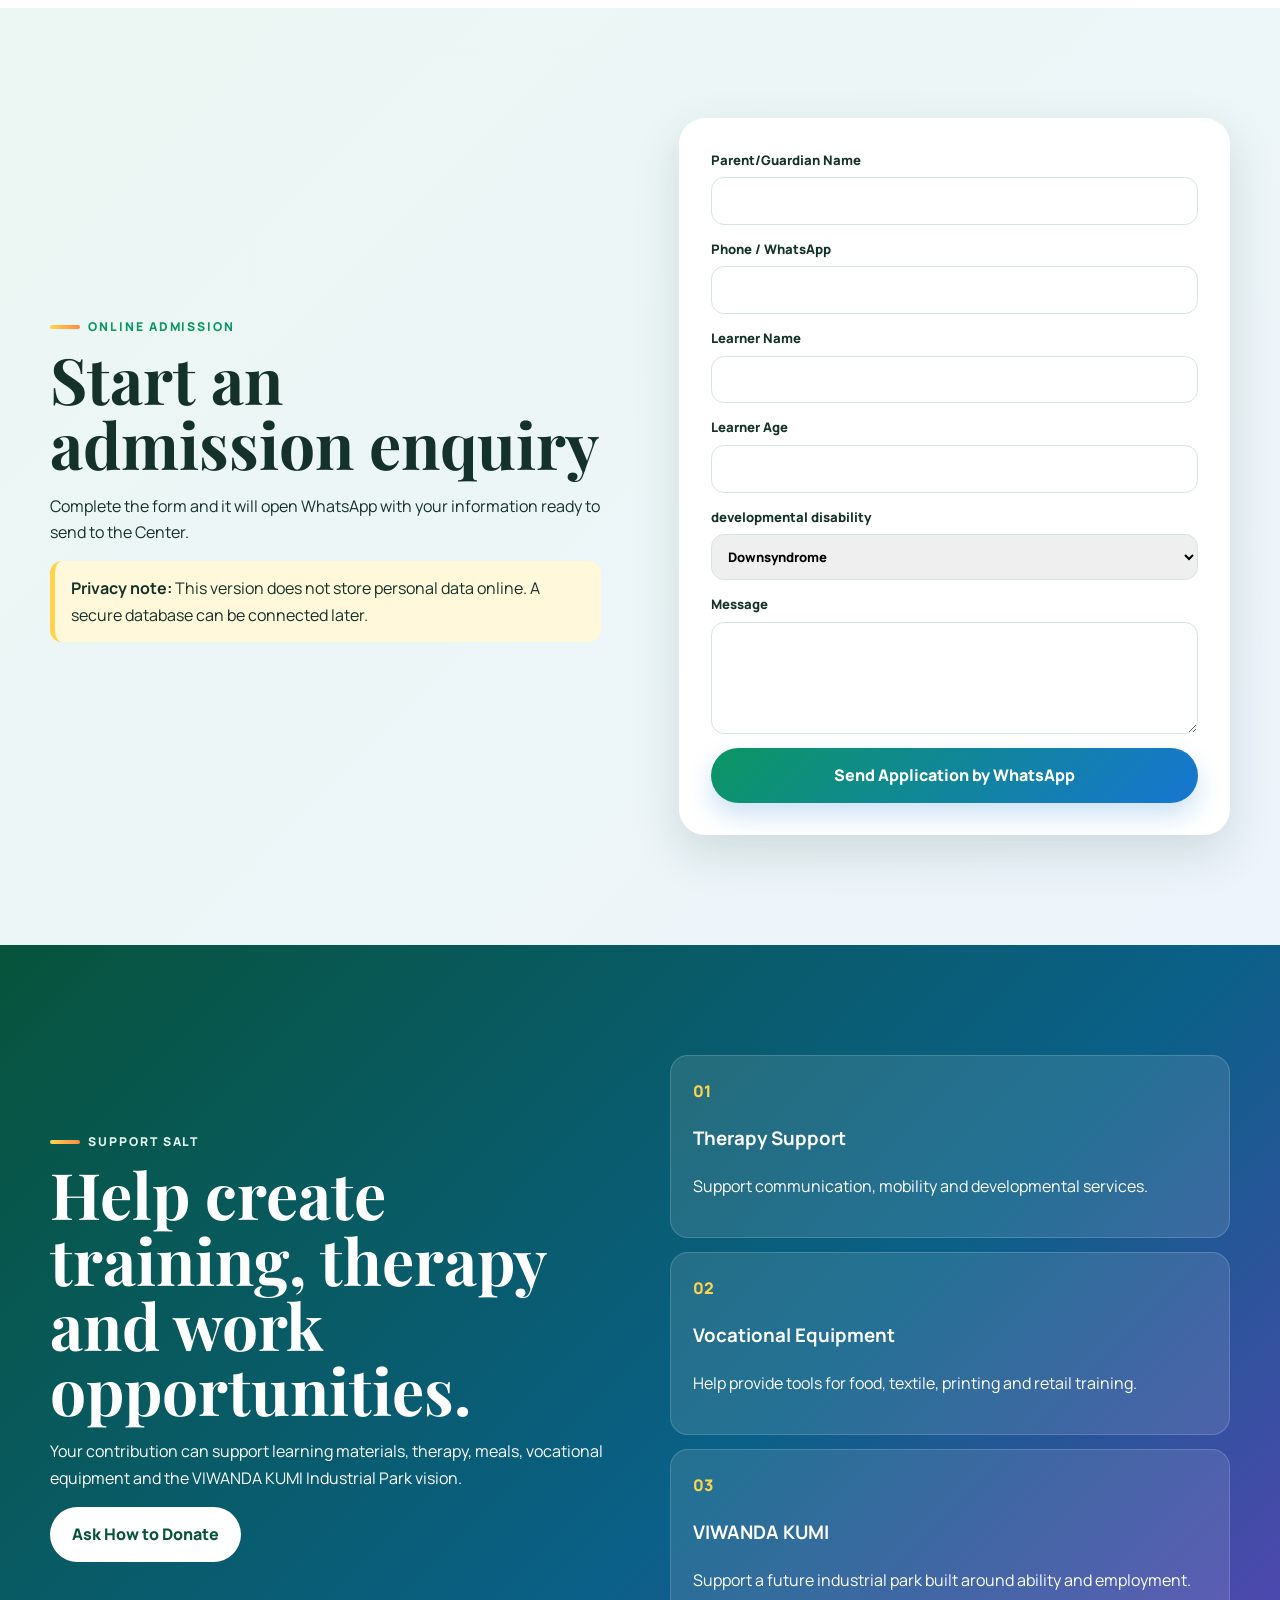
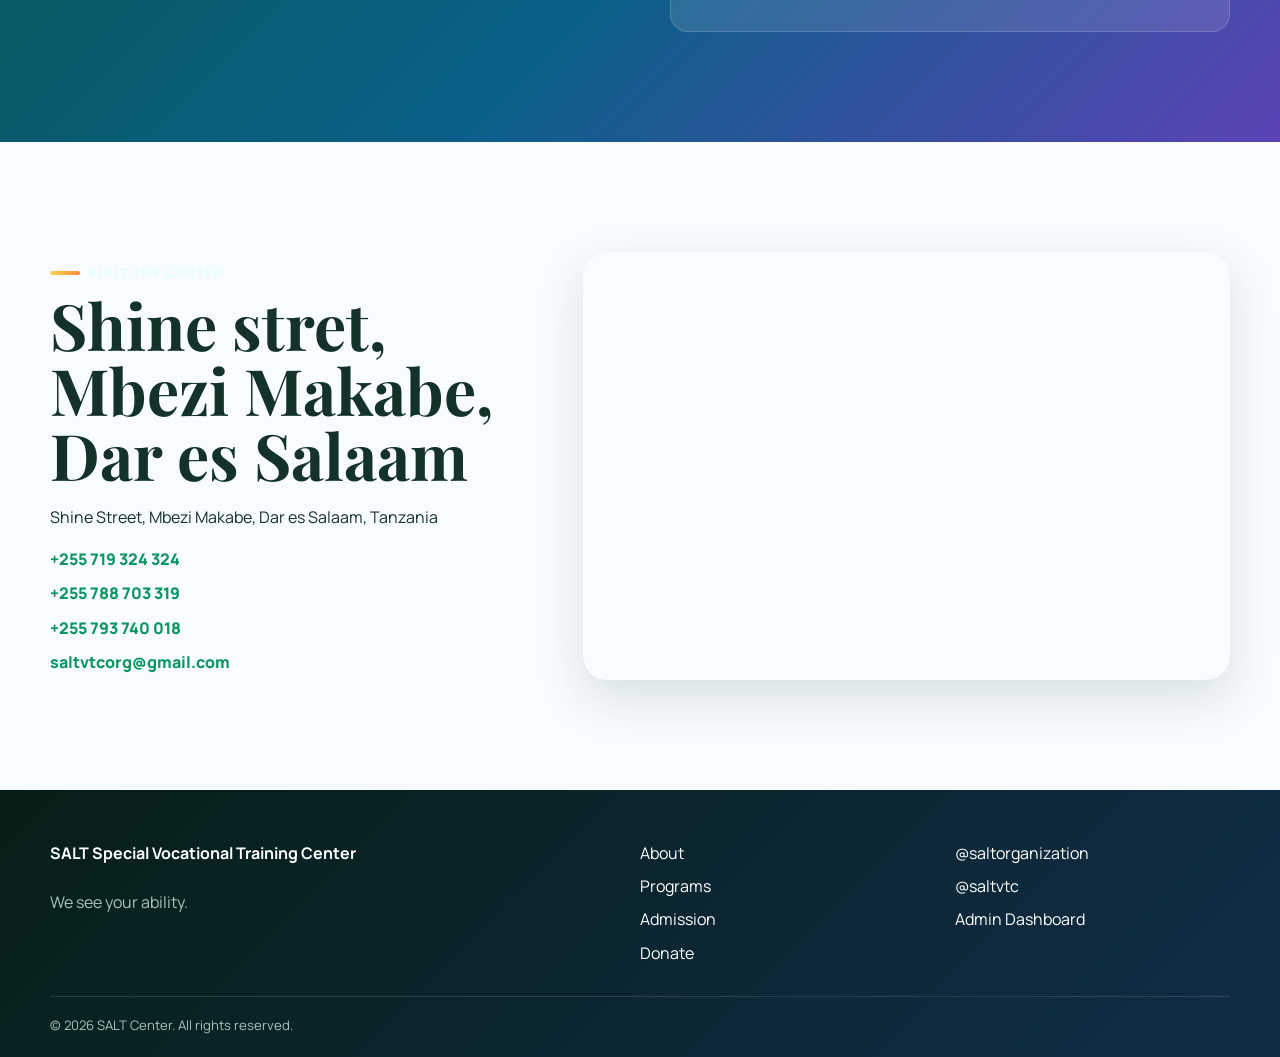
==== commit 880cd442: "Add new buttons for gallery items Added new gallery items for community and training events." ====
--- a/index.html
+++ b/index.html
@@ -221,6 +221,23 @@
           <button class="gallery-item" data-category="events"><img src="assets/images/culture-fashion.jpg" alt="Cultural fashion"></button>
           <button class="gallery-item" data-category="community"><img src="assets/images/community-visit.jpg" alt="Community visit"></button>
           <button class="gallery-item" data-category="events"><img src="assets/images/recreation-event.jpg" alt="Recreation event"></button>
+         <button class="gallery-item" data-category="community"><img src="assets/images/center-community.jpg" alt="Center community"></button>
+          <button class="gallery-item" data-category="training"><img src="assets/images/vocational-cafe.jpg" alt="Vocational cafe training"></button>
+          <button class="gallery-item" data-category="training"><img src="assets/images/hospitality-training.jpg" alt="Hospitality training"></button>
+          <button class="gallery-item" data-category="sports"><img src="assets/images/sports-training.jpg" alt="Sports training"></button>
+          <button class="gallery-item" data-category="events"><img src="assets/images/cultural-performance.jpg" alt="Cultural performance"></button>
+          <button class="gallery-item" data-category="events"><img src="assets/images/culture-fashion.jpg" alt="Cultural fashion"></button>
+          <button class="gallery-item" data-category="community"><img src="assets/images/community-visit.jpg" alt="Community visit"></button>
+          <button class="gallery-item" data-category="events"><img src="assets/images/recreation-event.jpg" alt="Recreation event"></button>
+          <button class="gallery-item" data-category="community"><img src="assets/images/campus-gate.jpg" alt="SALT Center campus entrance"></button>
+          <button class="gallery-item" data-category="community"><img src="assets/images/community-support.jpg" alt="Community support at SALT Center"></button>
+          <button class="gallery-item" data-category="community"><img src="assets/images/staff-engagement.jpg" alt="SALT staff engagement"></button>
+          <button class="gallery-item" data-category="training"><img src="assets/images/special-cafe.jpg" alt="SALT Special Cafe training"></button>
+          <button class="gallery-item" data-category="community"><img src="assets/images/student-group.jpg" alt="SALT student group"></button>
+          <button class="gallery-item" data-category="events"><img src="assets/images/students-event.jpg" alt="SALT students event"></button>
+          <button class="gallery-item" data-category="events"><img src="assets/images/performance.jpg" alt="Student performance"></button>
+          <button class="gallery-item" data-category="events"><img src="assets/images/cultural-dance.jpg" alt="Cultural dance"></button>
+          <button class="gallery-item" data-category="events"><img src="assets/images/culture-traditional.jpg" alt="Traditional cultural event"></button>
         </div>
       </div>
     </section>
--- a/styles.css
+++ b/styles.css
@@ -1,17 +1,17 @@
 /* SALT Professional Website */
 :root{--green:#0b9662;--deep:#07543b;--blue:#1776d2;--sky:#45c4ef;--yellow:#ffd44d;--orange:#ff8a3d;--red:#ef4b5f;--purple:#7658df;--ink:#14322a;--muted:#63736c;--white:#fff;--soft:#f6fbff;--cream:#fff9ef;--shadow:0 18px 48px rgba(18,66,49,.14)}
 *{box-sizing:border-box}html{scroll-behavior:smooth}body{margin:0;font-family:Manrope,sans-serif;color:var(--ink);line-height:1.65;background:#fff}img{width:100%;display:block}a{text-decoration:none;color:inherit}button,input,select,textarea{font:inherit}.container{width:min(1180px,calc(100% - 40px));margin:auto}.skip-link{position:absolute;left:-999px}.skip-link:focus{left:10px;top:10px;background:#fff;padding:10px;z-index:999}
-.site-header{position:fixed;inset:0 0 auto;z-index:100;background:rgba(255,255,255,.93);backdrop-filter:blur(16px);border-bottom:1px solid rgba(0,0,0,.06)}.nav-wrap{height:82px;display:flex;align-items:center;gap:24px}.brand{display:flex;align-items:center;gap:12px;margin-right:auto}.brand-mark{display:grid;place-items:center;width:58px;height:58px;border-radius:18px;color:#fff;font-weight:900;background:linear-gradient(135deg,var(--green),var(--blue),var(--purple));box-shadow:0 10px 24px rgba(23,118,210,.22)}.brand-copy{display:flex;flex-direction:column;line-height:1.1}.brand-copy strong{font-size:.78rem}.brand-copy small{font-size:.7rem;color:var(--muted)}.main-nav{display:flex;gap:17px}.main-nav a{font-size:.82rem;font-weight:800}.nav-actions{display:flex;gap:8px;align-items:center}.lang-btn{border:1px solid #d9e7e1;background:#fff;border-radius:999px;padding:9px 12px;font-weight:900}.menu-toggle{display:none;border:0;background:transparent;font-size:1.5rem}.btn{display:inline-flex;justify-content:center;align-items:center;border:0;border-radius:999px;padding:14px 22px;font-weight:900;transition:.25s}.btn:hover{transform:translateY(-3px)}.btn-small{padding:10px 16px;font-size:.8rem}.btn-primary{color:#fff;background:linear-gradient(135deg,var(--green),var(--blue));box-shadow:0 12px 26px rgba(23,118,210,.22)}.btn-light{background:#fff;color:var(--deep)}
+.site-header{position:fixed;inset:0 0 auto;z-index:100;background:rgba(255,255,255,.93);backdrop-filter:blur(16px);border-bottom:1px solid rgba(0,0,0,.06)}.nav-wrap{height:82px;display:flex;align-items:center;gap:24px}.brand{display:flex;align-items:center;gap:12px;margin-right:auto}.brand-logo{width:68px;height:68px;object-fit:contain;border-radius:12px;background:#000}.brand-copy{display:flex;flex-direction:column;line-height:1.1}.brand-copy strong{font-size:.78rem}.brand-copy small{font-size:.7rem;color:var(--muted)}.main-nav{display:flex;gap:17px}.main-nav a{font-size:.82rem;font-weight:800}.nav-actions{display:flex;gap:8px;align-items:center}.lang-btn{border:1px solid #d9e7e1;background:#fff;border-radius:999px;padding:9px 12px;font-weight:900}.menu-toggle{display:none;border:0;background:transparent;font-size:1.5rem}.btn{display:inline-flex;justify-content:center;align-items:center;border:0;border-radius:999px;padding:14px 22px;font-weight:900;transition:.25s}.btn:hover{transform:translateY(-3px)}.btn-small{padding:10px 16px;font-size:.8rem}.btn-primary{color:#fff;background:linear-gradient(135deg,var(--green),var(--blue));box-shadow:0 12px 26px rgba(23,118,210,.22)}.btn-light{background:#fff;color:var(--deep)}
 .hero-slider{height:900px;position:relative;overflow:hidden;padding-top:82px;color:#fff}.slide{position:absolute;inset:0;background-size:cover;background-position:center;opacity:0;transition:opacity .8s ease;display:flex;align-items:center}.slide.active{opacity:1;z-index:2}.overlay{position:absolute;inset:0;background:linear-gradient(90deg,rgba(4,48,32,.93),rgba(4,48,32,.66) 48%,rgba(4,48,32,.2))}.hero-content{position:relative;z-index:2}.eyebrow{display:inline-flex;align-items:center;gap:8px;text-transform:uppercase;letter-spacing:.16em;font-size:.76rem;font-weight:900;color:var(--green)}.eyebrow:before{content:"";width:30px;height:4px;border-radius:99px;background:linear-gradient(90deg,var(--yellow),var(--orange))}.eyebrow.light{color:#e6fff4}.hero-content h1,.section h2{font-family:"Playfair Display",serif;line-height:1.02}.hero-content h1{font-size:clamp(3.8rem,8vw,7.4rem);max-width:820px;margin:.6rem 0 1rem}.hero-content p{max-width:720px;font-size:1.17rem;color:rgba(255,255,255,.9)}.hero-actions{display:flex;gap:12px;flex-wrap:wrap;margin-top:28px}.slider-btn{position:absolute;z-index:5;top:50%;transform:translateY(-50%);width:48px;height:48px;border-radius:50%;border:1px solid rgba(255,255,255,.45);color:#fff;background:rgba(0,0,0,.16);font-size:2rem}.slider-btn.prev{left:20px}.slider-btn.next{right:20px}.slider-dots{position:absolute;z-index:5;left:50%;bottom:28px;transform:translateX(-50%);display:flex;gap:8px}.slider-dots button{width:10px;height:10px;border-radius:50%;border:0;background:rgba(255,255,255,.45)}.slider-dots button.active{width:30px;border-radius:99px;background:var(--yellow)}
 .stats-band{background:linear-gradient(90deg,var(--yellow),#ffe790,var(--orange));padding:26px 0}.stats-grid{display:grid;grid-template-columns:repeat(4,1fr);gap:18px}.stats-grid article{text-align:center;background:rgba(255,255,255,.65);padding:18px;border-radius:18px}.stats-grid strong{font-size:2.3rem;display:block}.stats-grid span{font-size:.82rem;font-weight:800}
 .section{padding:110px 0;position:relative}.section h2{font-size:clamp(2.6rem,5vw,4.8rem);margin:.55rem 0 1rem}.split{display:grid;grid-template-columns:1fr 1fr;gap:78px;align-items:center}.photo-collage{position:relative;padding:0 50px 65px 0}.photo-collage .big{height:610px;object-fit:cover;border-radius:28px;box-shadow:var(--shadow)}.photo-collage .small{position:absolute;right:0;bottom:0;width:260px;height:185px;object-fit:cover;border:9px solid #fff;border-radius:22px;box-shadow:var(--shadow)}.photo-label{position:absolute;left:22px;bottom:24px;background:linear-gradient(135deg,var(--yellow),var(--orange));padding:13px 17px;border-radius:14px;font-weight:900}.mission-cards{display:grid;grid-template-columns:1fr 1fr;gap:16px;margin-top:28px}.mission-cards article{background:linear-gradient(180deg,#fff,#f5fff9);border:1px solid #dbeee5;border-radius:20px;padding:22px;box-shadow:0 10px 28px rgba(18,66,49,.07)}.mission-cards article:nth-child(2){background:linear-gradient(180deg,#fff,#f5f9ff);border-color:#dbe8f7}.mission-cards b{color:var(--green)}.mission-cards article:nth-child(2) b{color:var(--blue)}.mission-cards p{font-size:.9rem;color:var(--muted)}
 .soft{background:radial-gradient(circle at 10% 10%,rgba(118,88,223,.08),transparent 24%),linear-gradient(180deg,var(--cream),var(--soft))}.section-head{max-width:760px;margin-bottom:42px}.section-head.centered{text-align:center;margin-left:auto;margin-right:auto}.section-head.centered .eyebrow{justify-content:center}.feature-grid{display:grid;grid-template-columns:repeat(4,1fr);gap:18px}.feature-card{background:#fff;padding:26px;border-radius:22px;box-shadow:0 12px 30px rgba(19,67,50,.08);border-top:5px solid var(--green)}.feature-card:nth-child(4n+2){border-color:var(--blue)}.feature-card:nth-child(4n+3){border-color:var(--orange)}.feature-card:nth-child(4n+4){border-color:var(--purple)}.feature-card>span{font-size:2rem}.feature-card h3{font-size:1.02rem}.feature-card p{font-size:.88rem;color:var(--muted)}
-.profiles{background:#fff}.profile-grid{display:grid;grid-template-columns:repeat(3,1fr);gap:20px}.profile-card{border-radius:24px;overflow:hidden;background:#fff;box-shadow:var(--shadow)}.profile-card img{height:300px;object-fit:cover}.profile-card div{padding:24px}.profile-card span{font-size:.73rem;text-transform:uppercase;letter-spacing:.14em;color:var(--green);font-weight:900}.profile-card p{color:var(--muted);font-size:.9rem}
+.profiles{background:linear-gradient(180deg,#fffef8,#f5fbff)}.staff-grid{display:grid;grid-template-columns:repeat(4,minmax(0,1fr));gap:24px}.staff-card{overflow:hidden;border:1px solid rgba(11,150,98,.12);border-radius:24px;background:#fff;box-shadow:0 14px 34px rgba(18,66,49,.11);transition:transform .3s ease,box-shadow .3s ease}.staff-card:hover{transform:translateY(-8px);box-shadow:0 22px 42px rgba(18,66,49,.17)}.staff-card img{width:100%;height:auto;aspect-ratio:313/425;object-fit:cover}
 .news{background:linear-gradient(180deg,#f8fbff,#fff)}.news-grid{display:grid;grid-template-columns:repeat(3,1fr);gap:20px}.news-card{border-radius:24px;overflow:hidden;background:#fff;box-shadow:var(--shadow)}.news-card img{height:240px;object-fit:cover}.news-card div{padding:24px}.news-card small{color:var(--orange);font-weight:900}.news-card p{color:var(--muted)}.news-card a{color:var(--green);font-weight:900}
 .gallery-section{background:radial-gradient(circle at 90% 10%,rgba(255,212,77,.14),transparent 24%)}.gallery-filters{display:flex;justify-content:center;gap:10px;flex-wrap:wrap;margin-bottom:28px}.gallery-filters button{border:1px solid #dce8e3;background:#fff;border-radius:999px;padding:9px 14px;font-weight:800}.gallery-filters button.active{background:linear-gradient(135deg,var(--green),var(--blue));color:#fff}.gallery-grid{display:grid;grid-template-columns:repeat(4,1fr);gap:14px}.gallery-item{border:0;padding:0;border-radius:20px;overflow:hidden;cursor:pointer;box-shadow:0 10px 25px rgba(0,0,0,.08)}.gallery-item img{height:260px;object-fit:cover;transition:.35s}.gallery-item:hover img{transform:scale(1.05)}.gallery-item.hidden{display:none}
 .admission{background:linear-gradient(135deg,rgba(11,150,98,.08),rgba(23,118,210,.08))}.notice{background:#fff8da;border-left:5px solid var(--yellow);padding:14px 16px;border-radius:12px}.form-card{background:#fff;padding:32px;border-radius:26px;box-shadow:var(--shadow);display:grid;gap:14px}.form-card label{display:grid;gap:6px;font-size:.82rem;font-weight:900}.form-card input,.form-card select,.form-card textarea{border:1px solid #d7e5df;border-radius:13px;padding:12px}
 .donate{color:#fff;background:linear-gradient(135deg,#07543b,#0a6088 60%,#5b43b5)}.donate-grid{display:grid;grid-template-columns:1fr 1fr;gap:60px;align-items:center}.donation-options{display:grid;gap:14px}.donation-options article{background:rgba(255,255,255,.11);border:1px solid rgba(255,255,255,.16);padding:22px;border-radius:18px}.donation-options span{font-weight:900;color:var(--yellow)}
 .contact{background:#f8fbff}.contact-grid{display:grid;grid-template-columns:.85fr 1.15fr;gap:55px;align-items:center}.contact-list{display:grid;gap:8px}.contact-list a{color:var(--green);font-weight:900}.map-wrap{border-radius:24px;overflow:hidden;box-shadow:var(--shadow)}.map-wrap iframe{width:100%;height:420px;border:0}
 footer{background:linear-gradient(135deg,#071e17,#102d48);color:#fff;padding:50px 0 20px}.footer-grid{display:grid;grid-template-columns:2fr 1fr 1fr;gap:40px}.footer-grid>div{display:flex;flex-direction:column;gap:7px}.footer-grid p{color:#a9c4b8}.footer-bottom{border-top:1px solid rgba(255,255,255,.12);padding-top:18px;margin-top:30px;color:#a9c4b8;font-size:.82rem}.whatsapp-float{position:fixed;right:20px;bottom:20px;z-index:90;background:#25D366;color:#fff;padding:13px 18px;border-radius:999px;font-weight:900;box-shadow:var(--shadow)}.lightbox{border:0;padding:0;background:transparent;max-width:min(1100px,92vw)}.lightbox::backdrop{background:rgba(0,0,0,.88)}.lightbox img{max-height:86vh;object-fit:contain;border-radius:16px}.lightbox button{position:absolute;right:-6px;top:-40px;border:0;border-radius:50%;width:36px;height:36px}.reveal{opacity:0;transform:translateY(24px);transition:.7s}.reveal.visible{opacity:1;transform:none}
-@media(max-width:1000px){.main-nav{display:none;position:absolute;top:82px;left:20px;right:20px;background:#fff;padding:18px;border-radius:18px;box-shadow:var(--shadow);flex-direction:column}.main-nav.open{display:flex}.menu-toggle{display:block}.split,.donate-grid,.contact-grid{grid-template-columns:1fr}.feature-grid,.gallery-grid{grid-template-columns:repeat(2,1fr)}.profile-grid,.news-grid{grid-template-columns:1fr 1fr}.stats-grid{grid-template-columns:repeat(2,1fr)}}
-@media(max-width:680px){.container{width:min(100% - 26px,1180px)}.brand-copy{display:none}.nav-actions .btn{display:none}.hero-slider{height:800px}.hero-content h1{font-size:3.45rem}.slider-btn{display:none}.section{padding:78px 0}.section h2{font-size:2.7rem}.feature-grid,.profile-grid,.news-grid,.gallery-grid,.mission-cards,.stats-grid,.footer-grid{grid-template-columns:1fr}.photo-collage .big{height:470px}.photo-collage .small{width:190px;height:140px}.gallery-item img{height:280px}}
+@media(max-width:1000px){.main-nav{display:none;position:absolute;top:82px;left:20px;right:20px;background:#fff;padding:18px;border-radius:18px;box-shadow:var(--shadow);flex-direction:column}.main-nav.open{display:flex}.menu-toggle{display:block}.split,.donate-grid,.contact-grid{grid-template-columns:1fr}.feature-grid,.gallery-grid,.staff-grid{grid-template-columns:repeat(2,1fr)}.news-grid{grid-template-columns:1fr 1fr}.stats-grid{grid-template-columns:repeat(2,1fr)}}
+@media(max-width:680px){.container{width:min(100% - 26px,1180px)}.brand-logo{width:62px;height:62px}.brand-copy{display:none}.nav-actions .btn{display:none}.hero-slider{height:800px}.hero-content h1{font-size:3.45rem}.slider-btn{display:none}.section{padding:78px 0}.section h2{font-size:2.7rem}.feature-grid,.staff-grid,.news-grid,.gallery-grid,.mission-cards,.stats-grid,.footer-grid{grid-template-columns:1fr}.photo-collage .big{height:470px}.photo-collage .small{width:190px;height:140px}.gallery-item img{height:280px}}
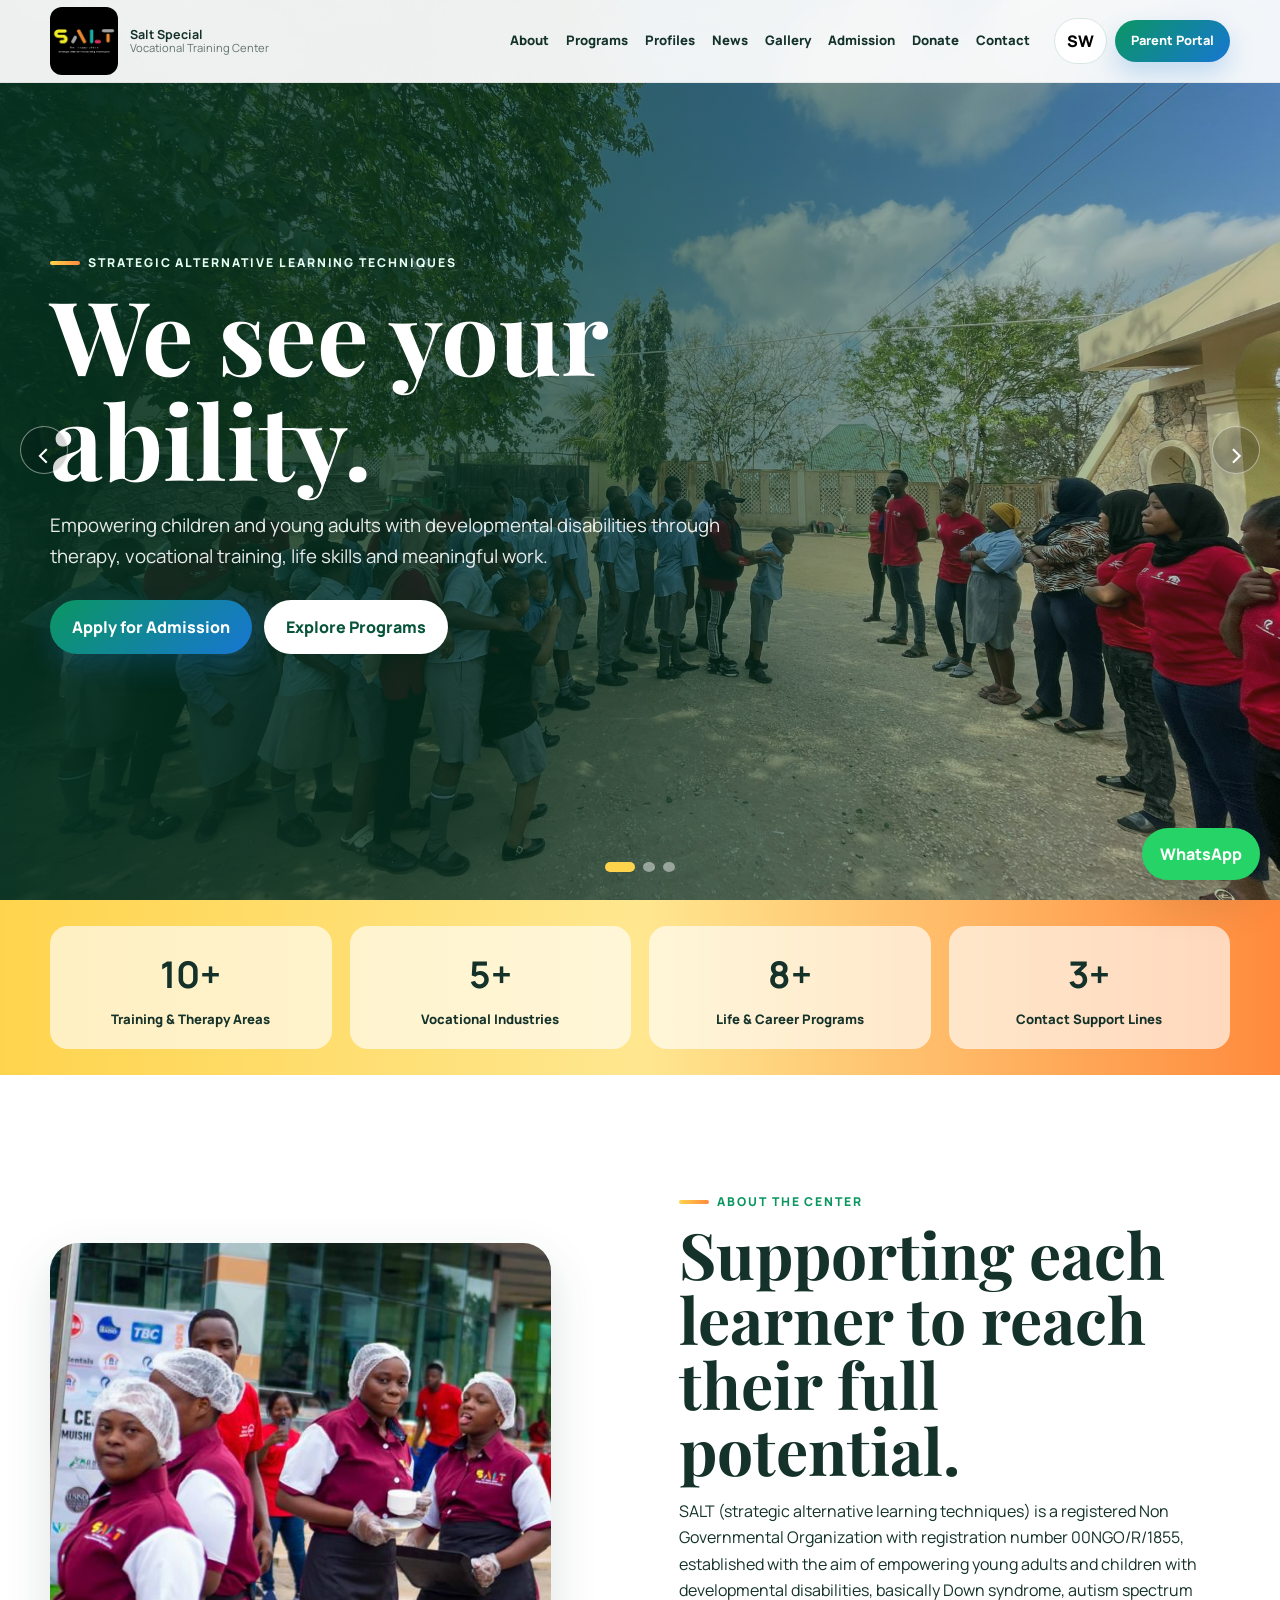
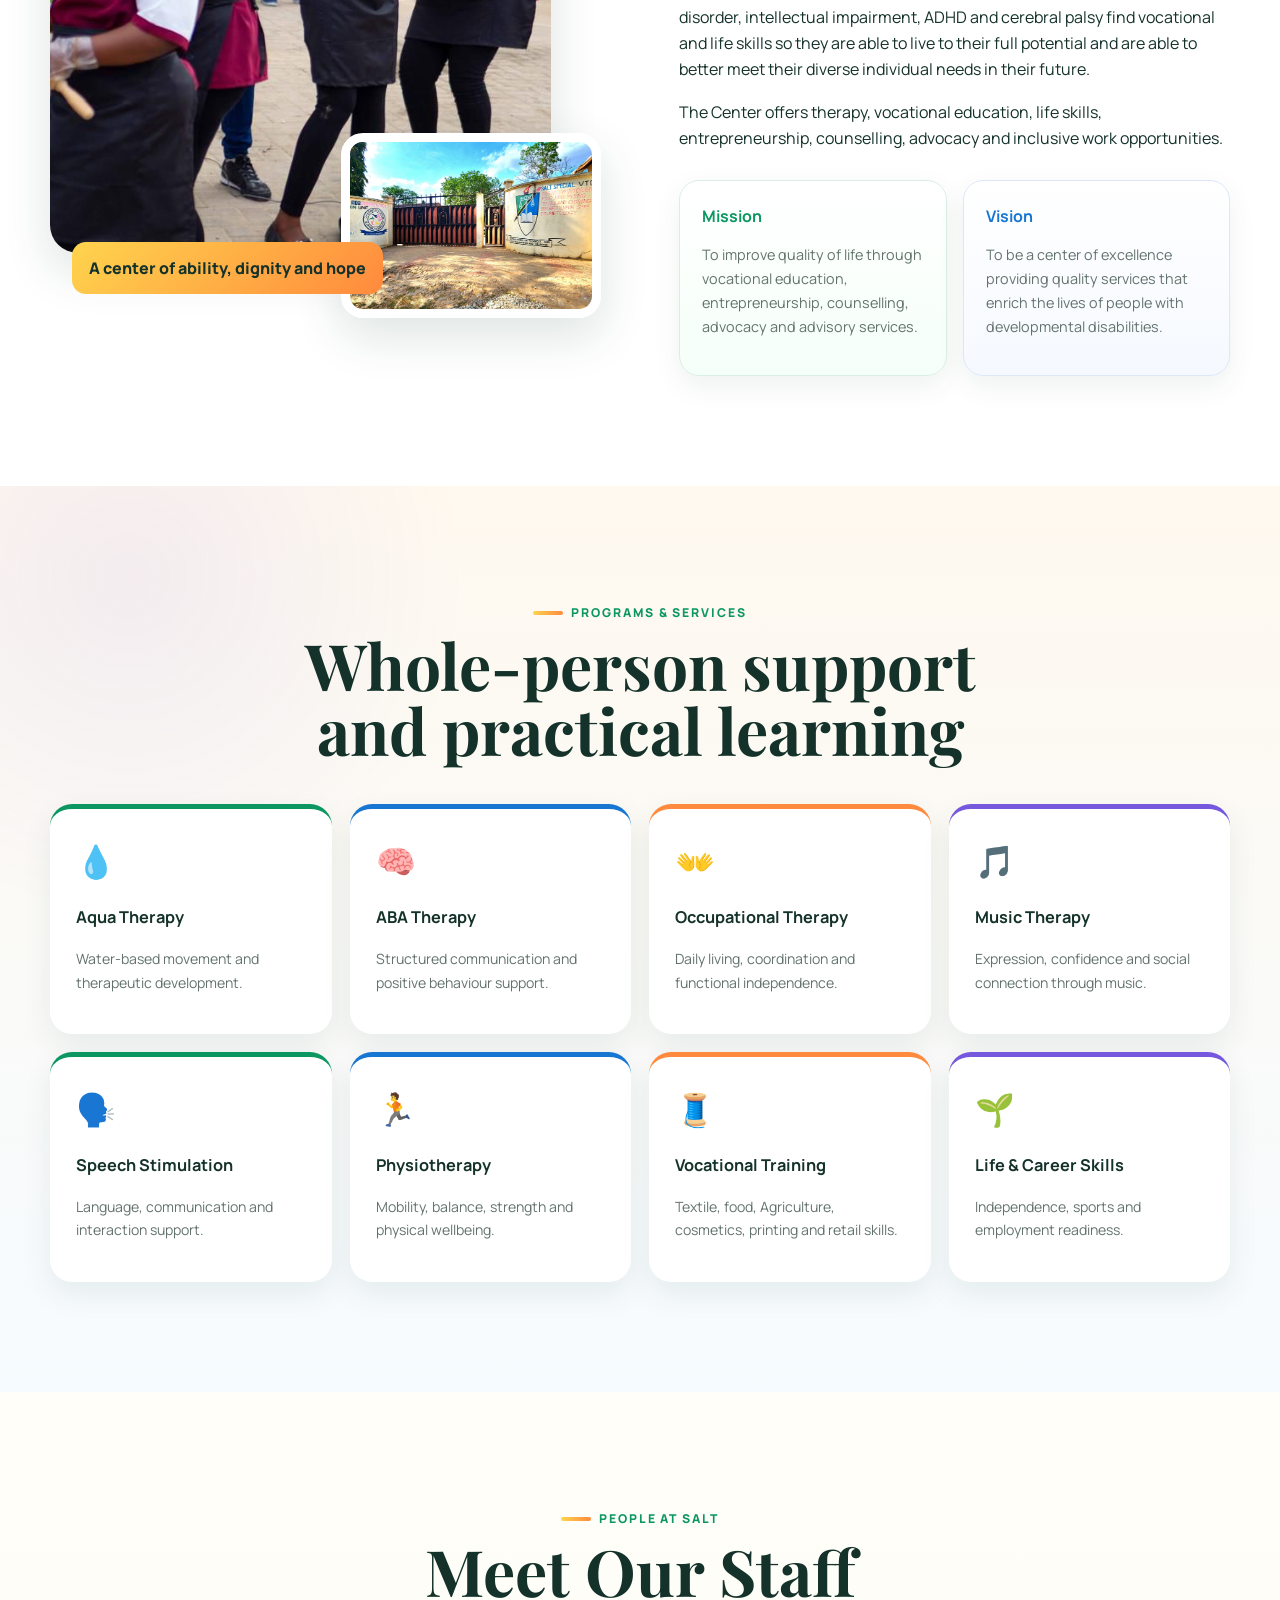
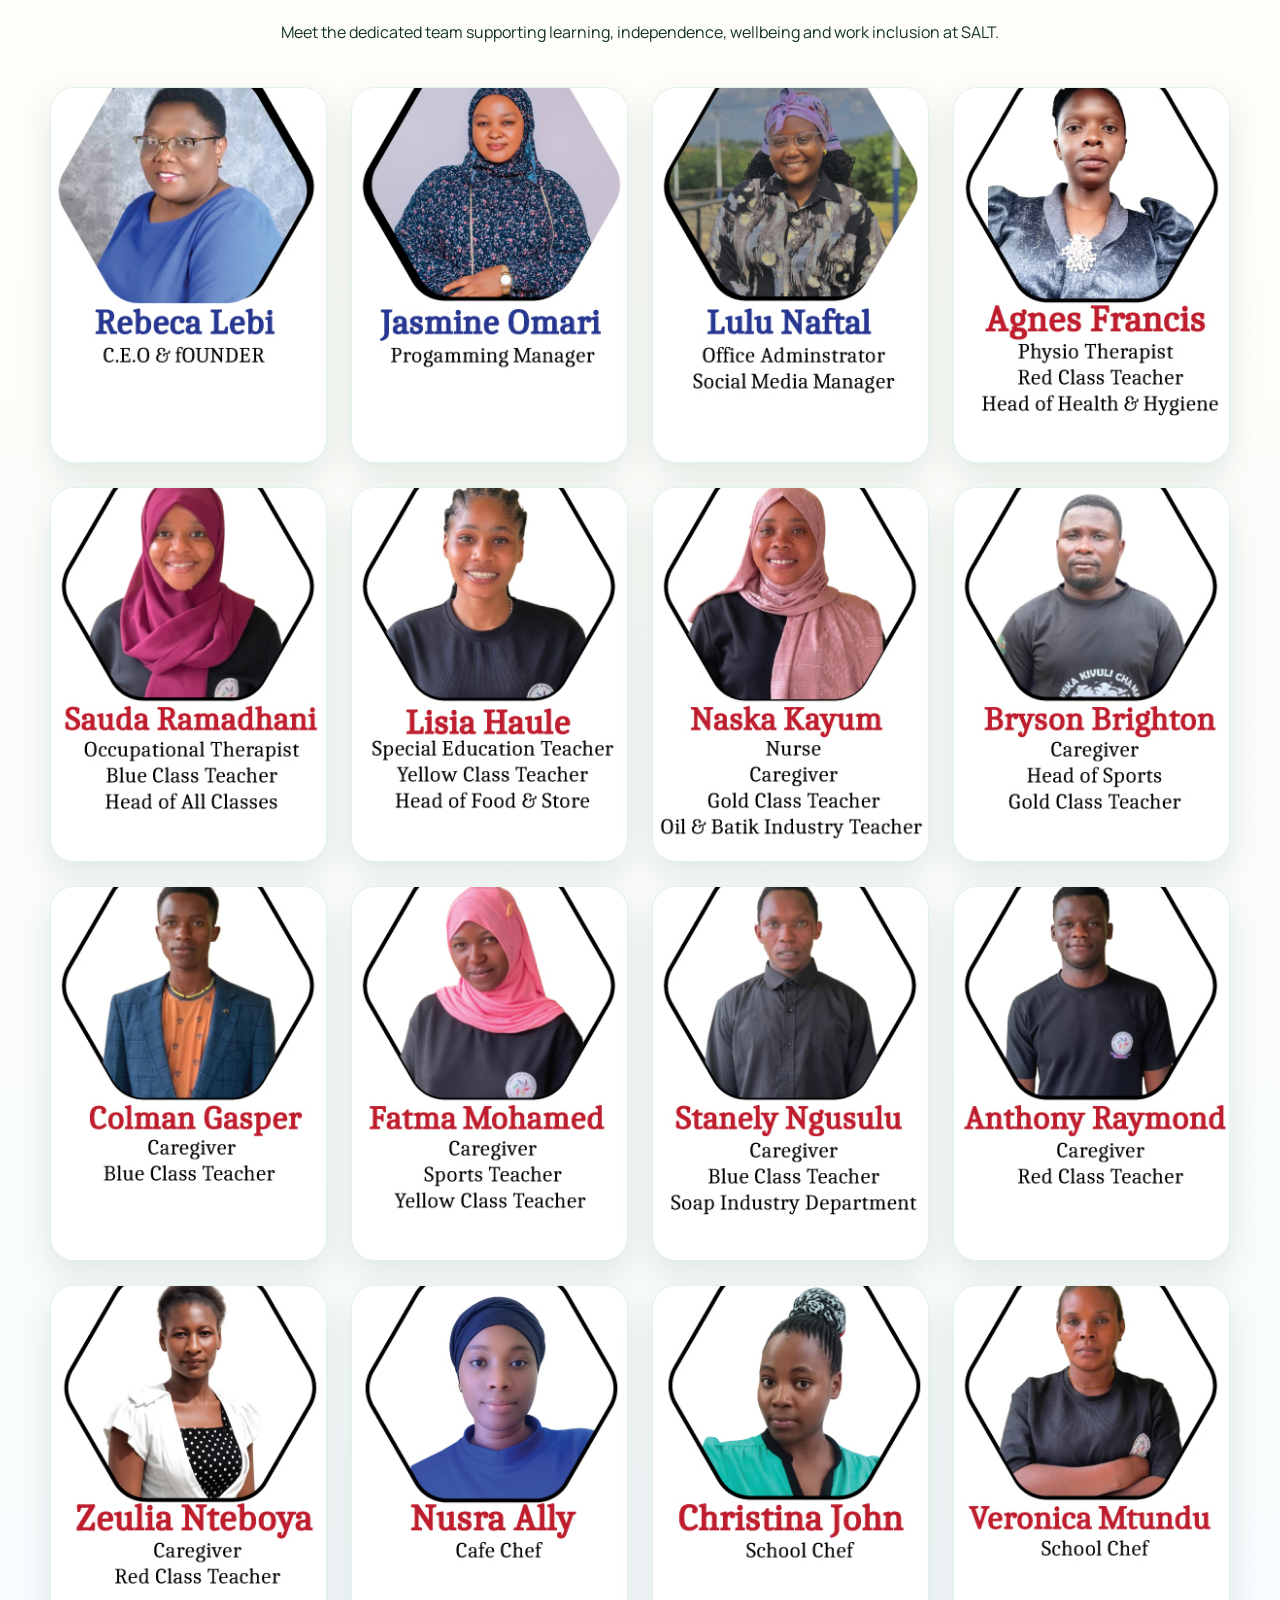
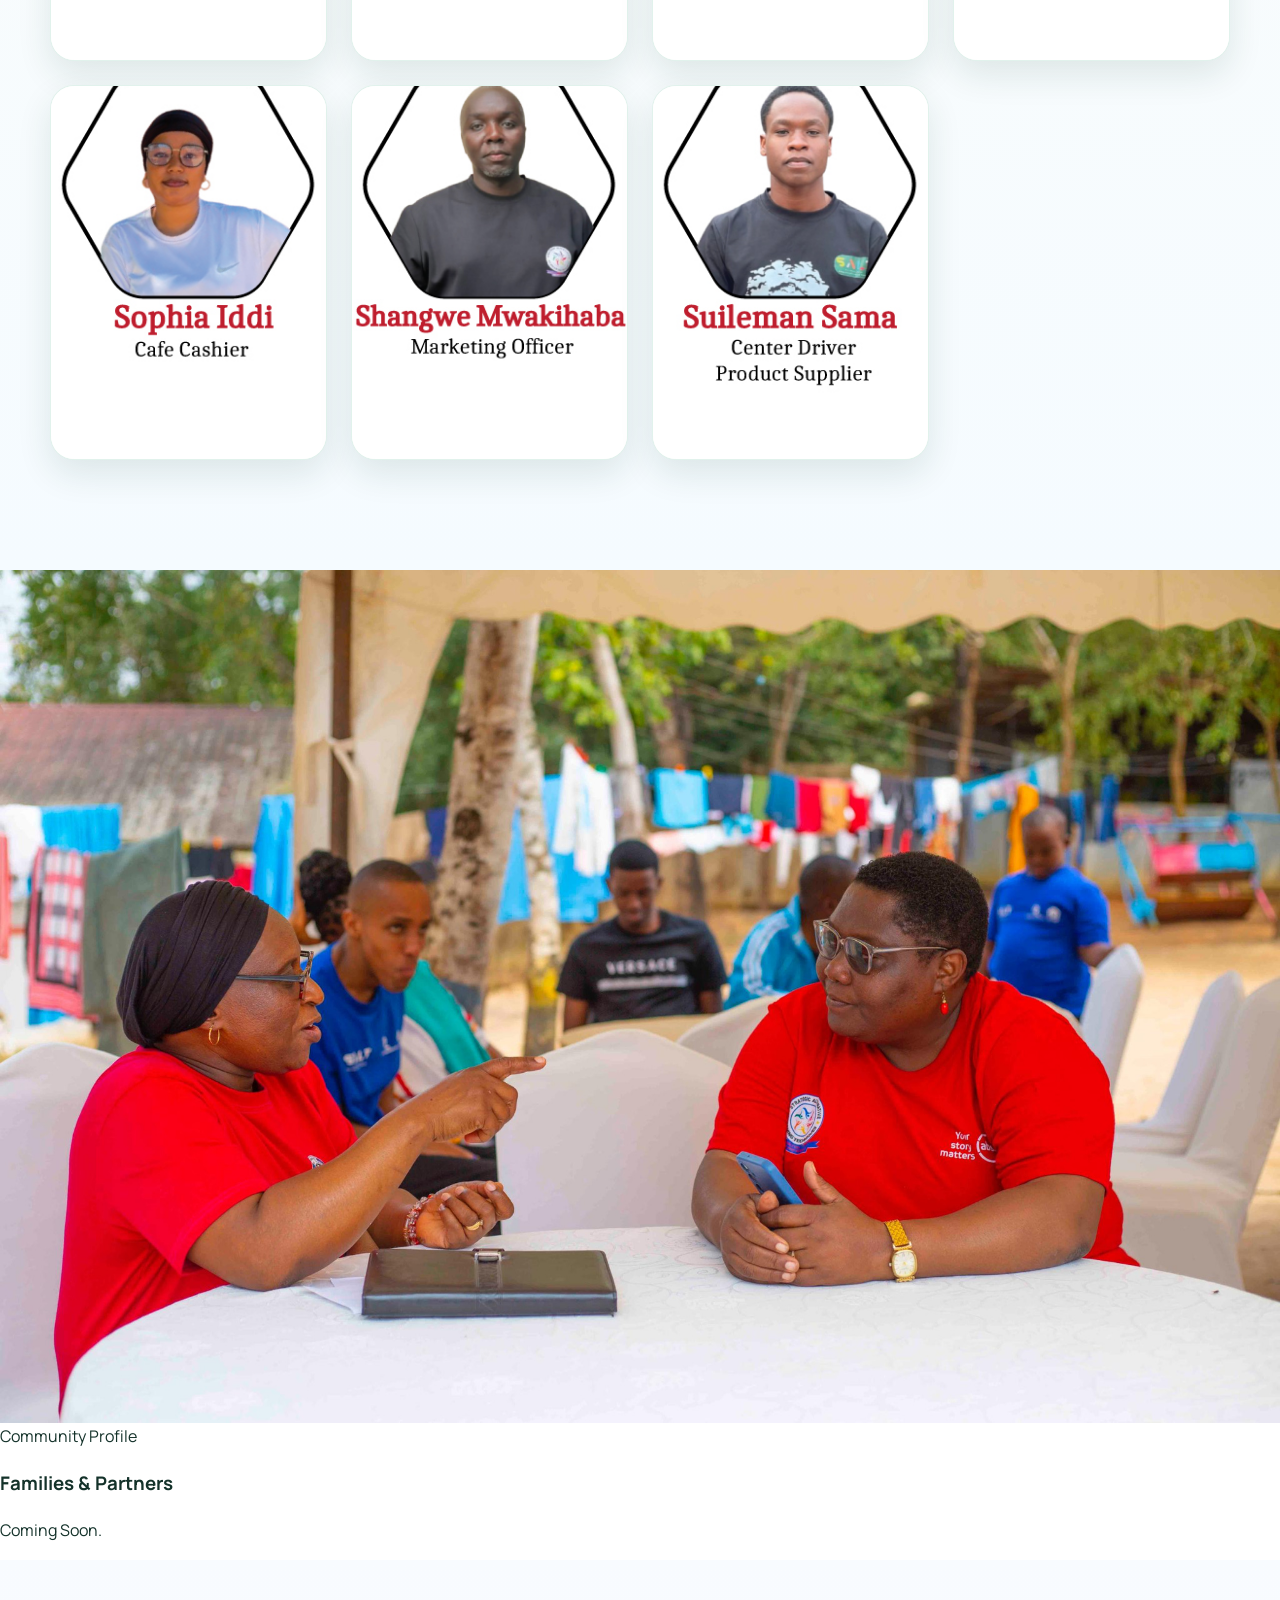
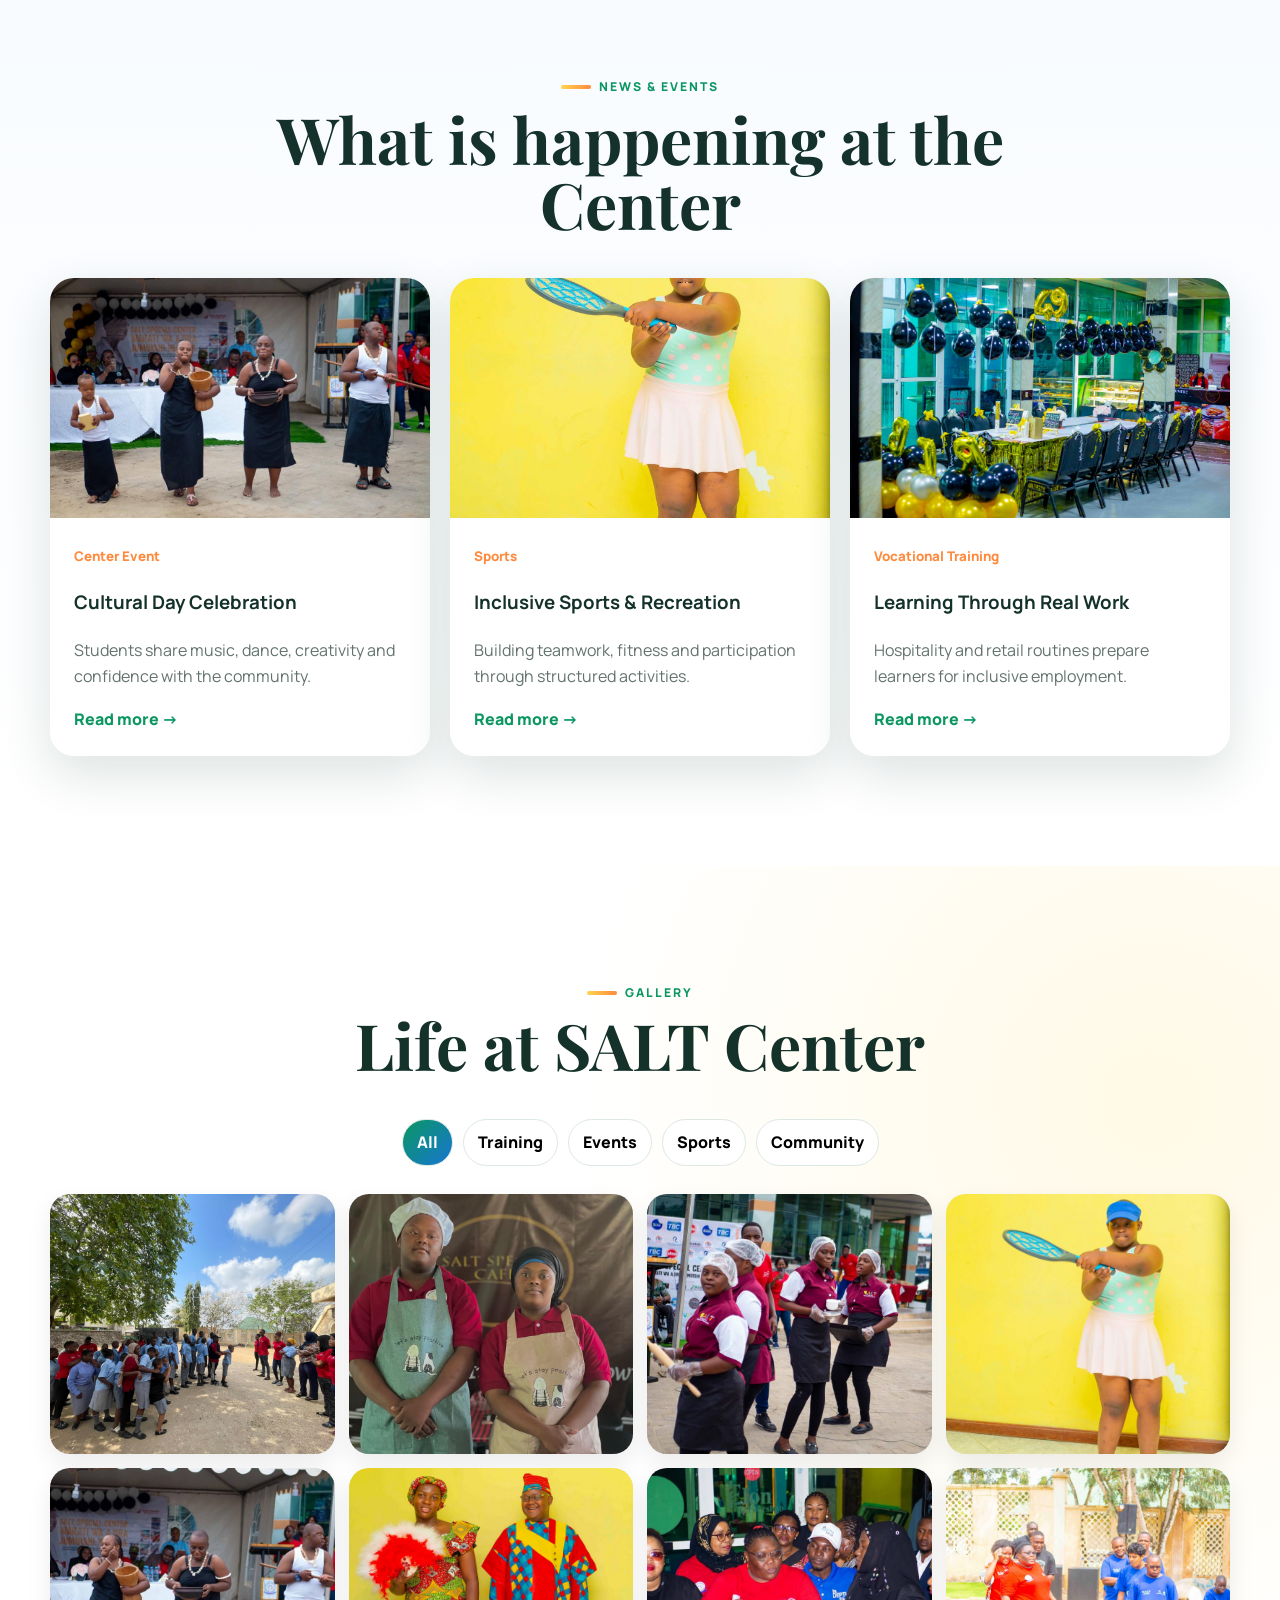
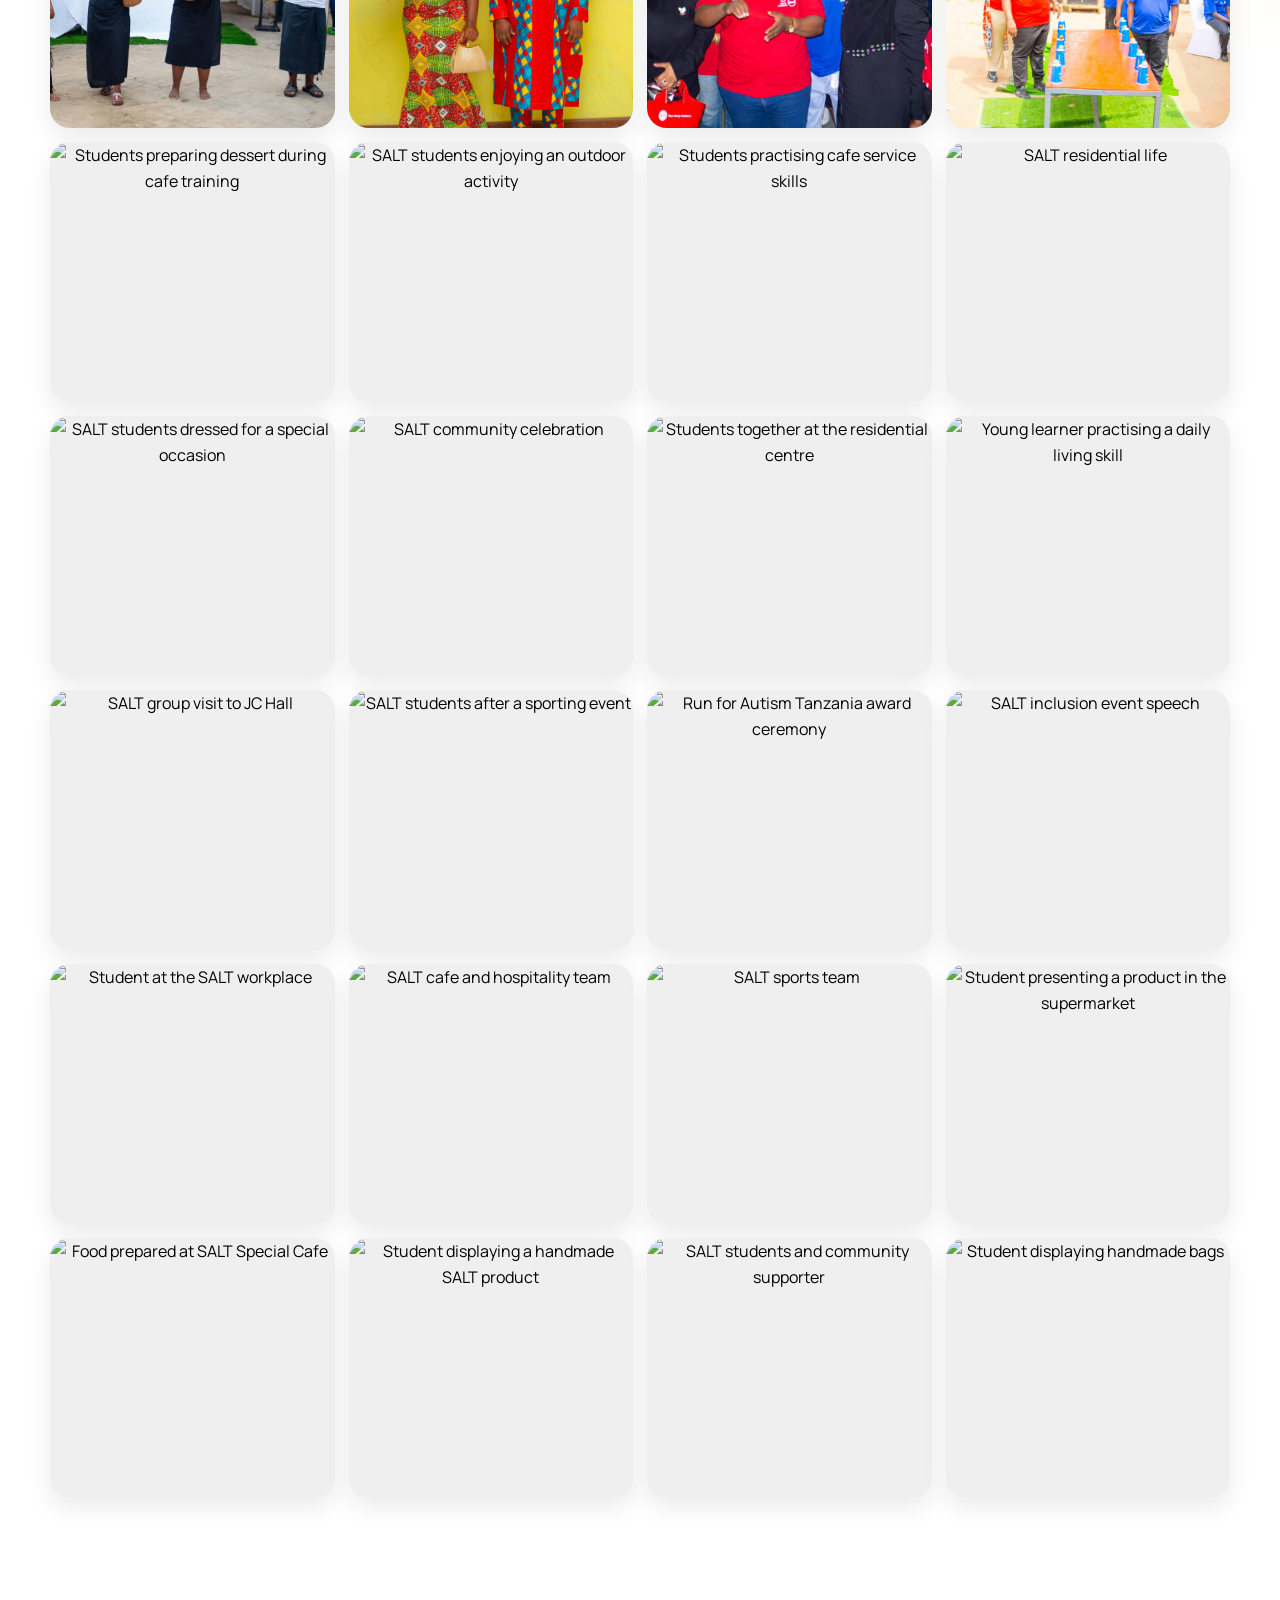
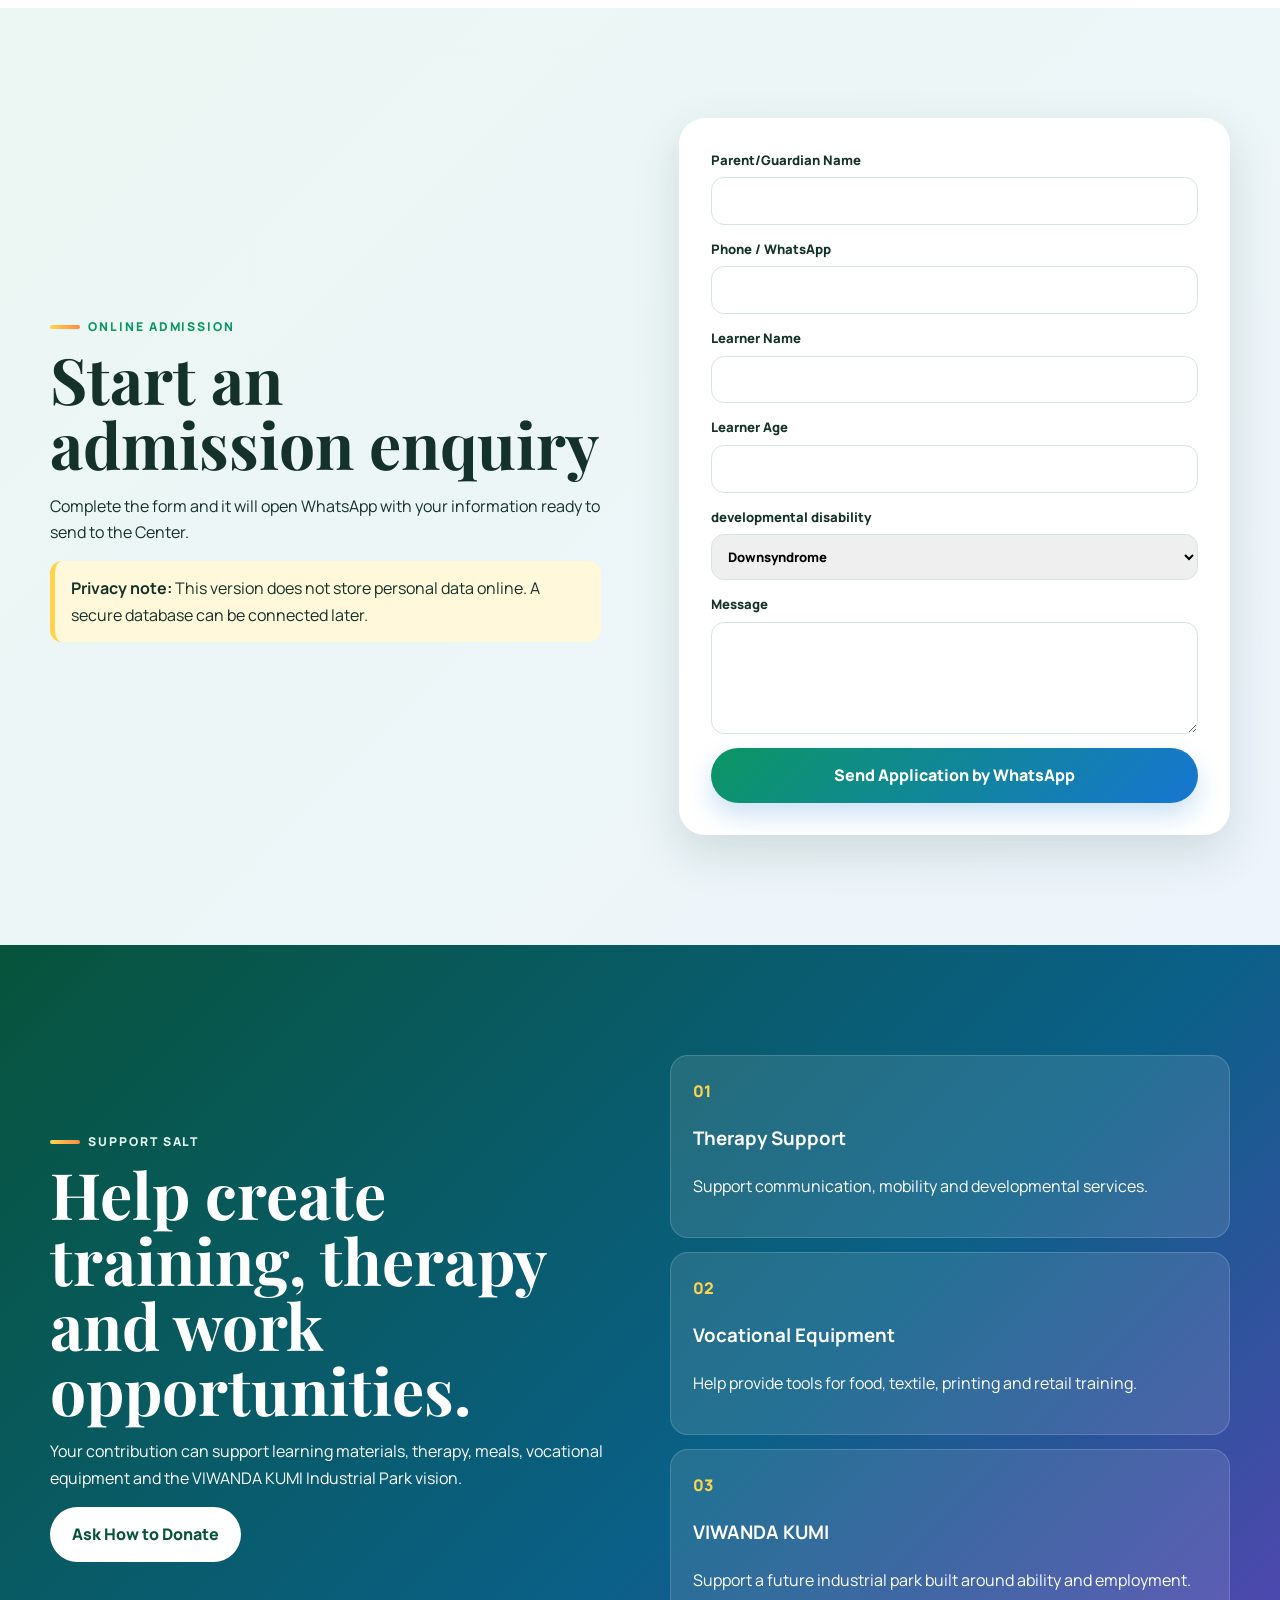
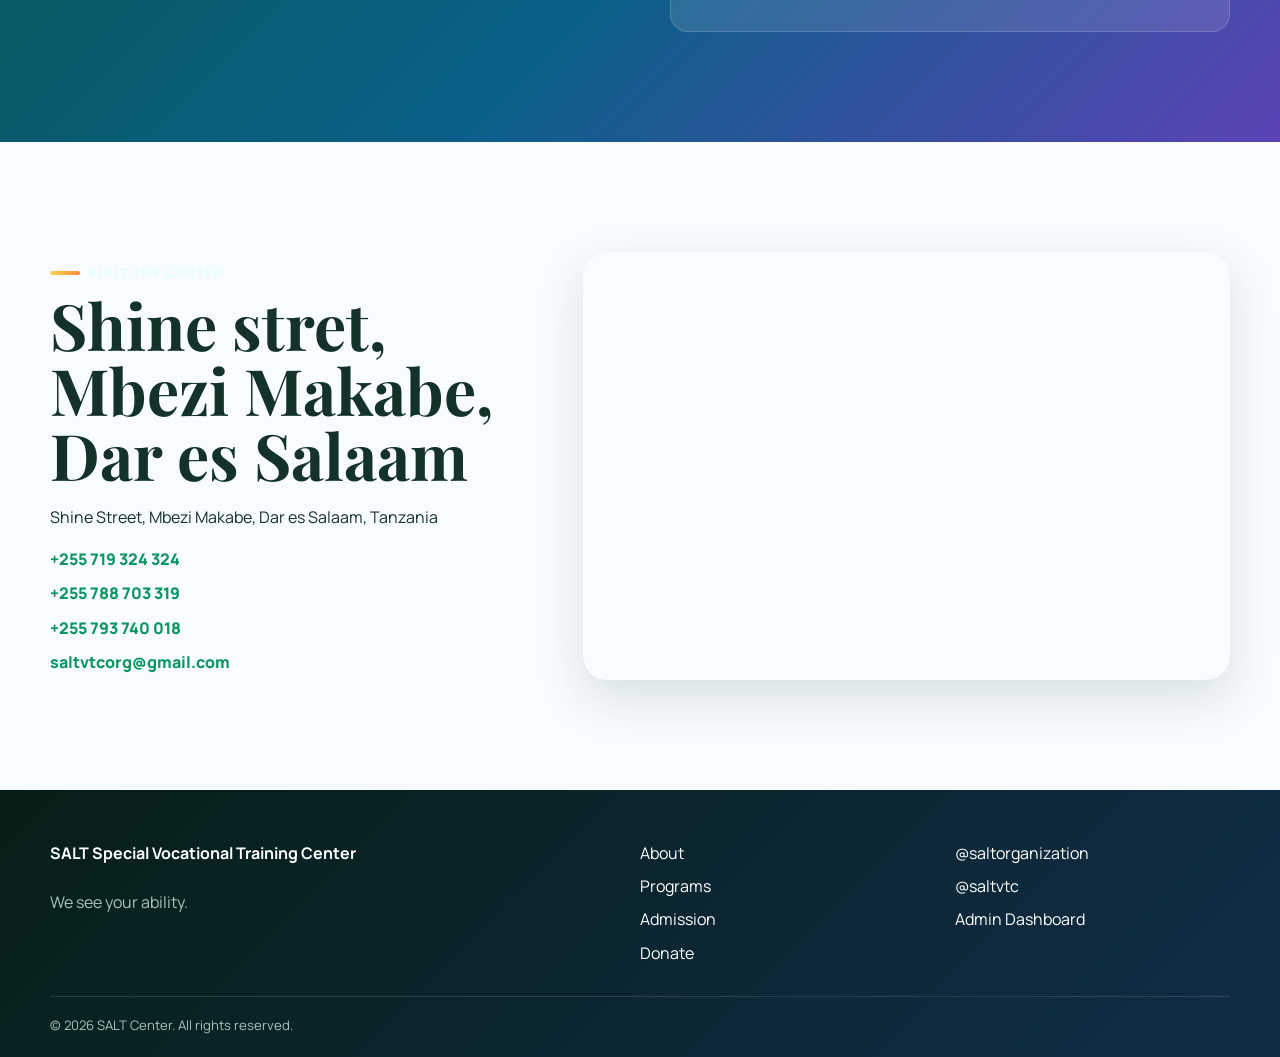
==== commit 5f5648ff: "Update gallery items in index.html Removed several gallery items and added new images for training a" ====
--- a/index.html
+++ b/index.html
@@ -221,23 +221,26 @@
           <button class="gallery-item" data-category="events"><img src="assets/images/culture-fashion.jpg" alt="Cultural fashion"></button>
           <button class="gallery-item" data-category="community"><img src="assets/images/community-visit.jpg" alt="Community visit"></button>
           <button class="gallery-item" data-category="events"><img src="assets/images/recreation-event.jpg" alt="Recreation event"></button>
-         <button class="gallery-item" data-category="community"><img src="assets/images/center-community.jpg" alt="Center community"></button>
-          <button class="gallery-item" data-category="training"><img src="assets/images/vocational-cafe.jpg" alt="Vocational cafe training"></button>
-          <button class="gallery-item" data-category="training"><img src="assets/images/hospitality-training.jpg" alt="Hospitality training"></button>
-          <button class="gallery-item" data-category="sports"><img src="assets/images/sports-training.jpg" alt="Sports training"></button>
-          <button class="gallery-item" data-category="events"><img src="assets/images/cultural-performance.jpg" alt="Cultural performance"></button>
-          <button class="gallery-item" data-category="events"><img src="assets/images/culture-fashion.jpg" alt="Cultural fashion"></button>
-          <button class="gallery-item" data-category="community"><img src="assets/images/community-visit.jpg" alt="Community visit"></button>
-          <button class="gallery-item" data-category="events"><img src="assets/images/recreation-event.jpg" alt="Recreation event"></button>
-          <button class="gallery-item" data-category="community"><img src="assets/images/campus-gate.jpg" alt="SALT Center campus entrance"></button>
-          <button class="gallery-item" data-category="community"><img src="assets/images/community-support.jpg" alt="Community support at SALT Center"></button>
-          <button class="gallery-item" data-category="community"><img src="assets/images/staff-engagement.jpg" alt="SALT staff engagement"></button>
-          <button class="gallery-item" data-category="training"><img src="assets/images/special-cafe.jpg" alt="SALT Special Cafe training"></button>
-          <button class="gallery-item" data-category="community"><img src="assets/images/student-group.jpg" alt="SALT student group"></button>
-          <button class="gallery-item" data-category="events"><img src="assets/images/students-event.jpg" alt="SALT students event"></button>
-          <button class="gallery-item" data-category="events"><img src="assets/images/performance.jpg" alt="Student performance"></button>
-          <button class="gallery-item" data-category="events"><img src="assets/images/cultural-dance.jpg" alt="Cultural dance"></button>
-          <button class="gallery-item" data-category="events"><img src="assets/images/culture-traditional.jpg" alt="Traditional cultural event"></button>
+         <button class="gallery-item" data-category="training"><img src="assets/images/gallery-01.jpeg" alt="Students preparing dessert during cafe training"></button>
+          <button class="gallery-item" data-category="community"><img src="assets/images/gallery-02.jpeg" alt="SALT students enjoying an outdoor activity"></button>
+          <button class="gallery-item" data-category="training"><img src="assets/images/gallery-03.jpeg" alt="Students practising cafe service skills"></button>
+          <button class="gallery-item" data-category="community"><img src="assets/images/gallery-04.jpeg" alt="SALT residential life"></button>
+          <button class="gallery-item" data-category="events"><img src="assets/images/gallery-05.jpeg" alt="SALT students dressed for a special occasion"></button>
+          <button class="gallery-item" data-category="events"><img src="assets/images/gallery-06.jpeg" alt="SALT community celebration"></button>
+          <button class="gallery-item" data-category="community"><img src="assets/images/gallery-07.jpeg" alt="Students together at the residential centre"></button>
+          <button class="gallery-item" data-category="training"><img src="assets/images/gallery-08.jpeg" alt="Young learner practising a daily living skill"></button>
+          <button class="gallery-item" data-category="events"><img src="assets/images/gallery-09.jpeg" alt="SALT group visit to JC Hall"></button>
+          <button class="gallery-item" data-category="sports"><img src="assets/images/gallery-10.jpeg" alt="SALT students after a sporting event"></button>
+          <button class="gallery-item" data-category="sports"><img src="assets/images/gallery-11.jpeg" alt="Run for Autism Tanzania award ceremony"></button>
+          <button class="gallery-item" data-category="events"><img src="assets/images/gallery-12.jpeg" alt="SALT inclusion event speech"></button>
+          <button class="gallery-item" data-category="training"><img src="assets/images/gallery-13.jpeg" alt="Student at the SALT workplace"></button>
+          <button class="gallery-item" data-category="training"><img src="assets/images/gallery-14.jpeg" alt="SALT cafe and hospitality team"></button>
+          <button class="gallery-item" data-category="sports"><img src="assets/images/gallery-15.jpeg" alt="SALT sports team"></button>
+          <button class="gallery-item" data-category="training"><img src="assets/images/gallery-16.jpeg" alt="Student presenting a product in the supermarket"></button>
+          <button class="gallery-item" data-category="training"><img src="assets/images/gallery-17.jpeg" alt="Food prepared at SALT Special Cafe"></button>
+          <button class="gallery-item" data-category="training"><img src="assets/images/gallery-18.jpeg" alt="Student displaying a handmade SALT product"></button>
+          <button class="gallery-item" data-category="community"><img src="assets/images/gallery-19.jpeg" alt="SALT students and community supporter"></button>
+          <button class="gallery-item" data-category="training"><img src="assets/images/gallery-20.jpeg" alt="Student displaying handmade bags"></button>
         </div>
       </div>
     </section>
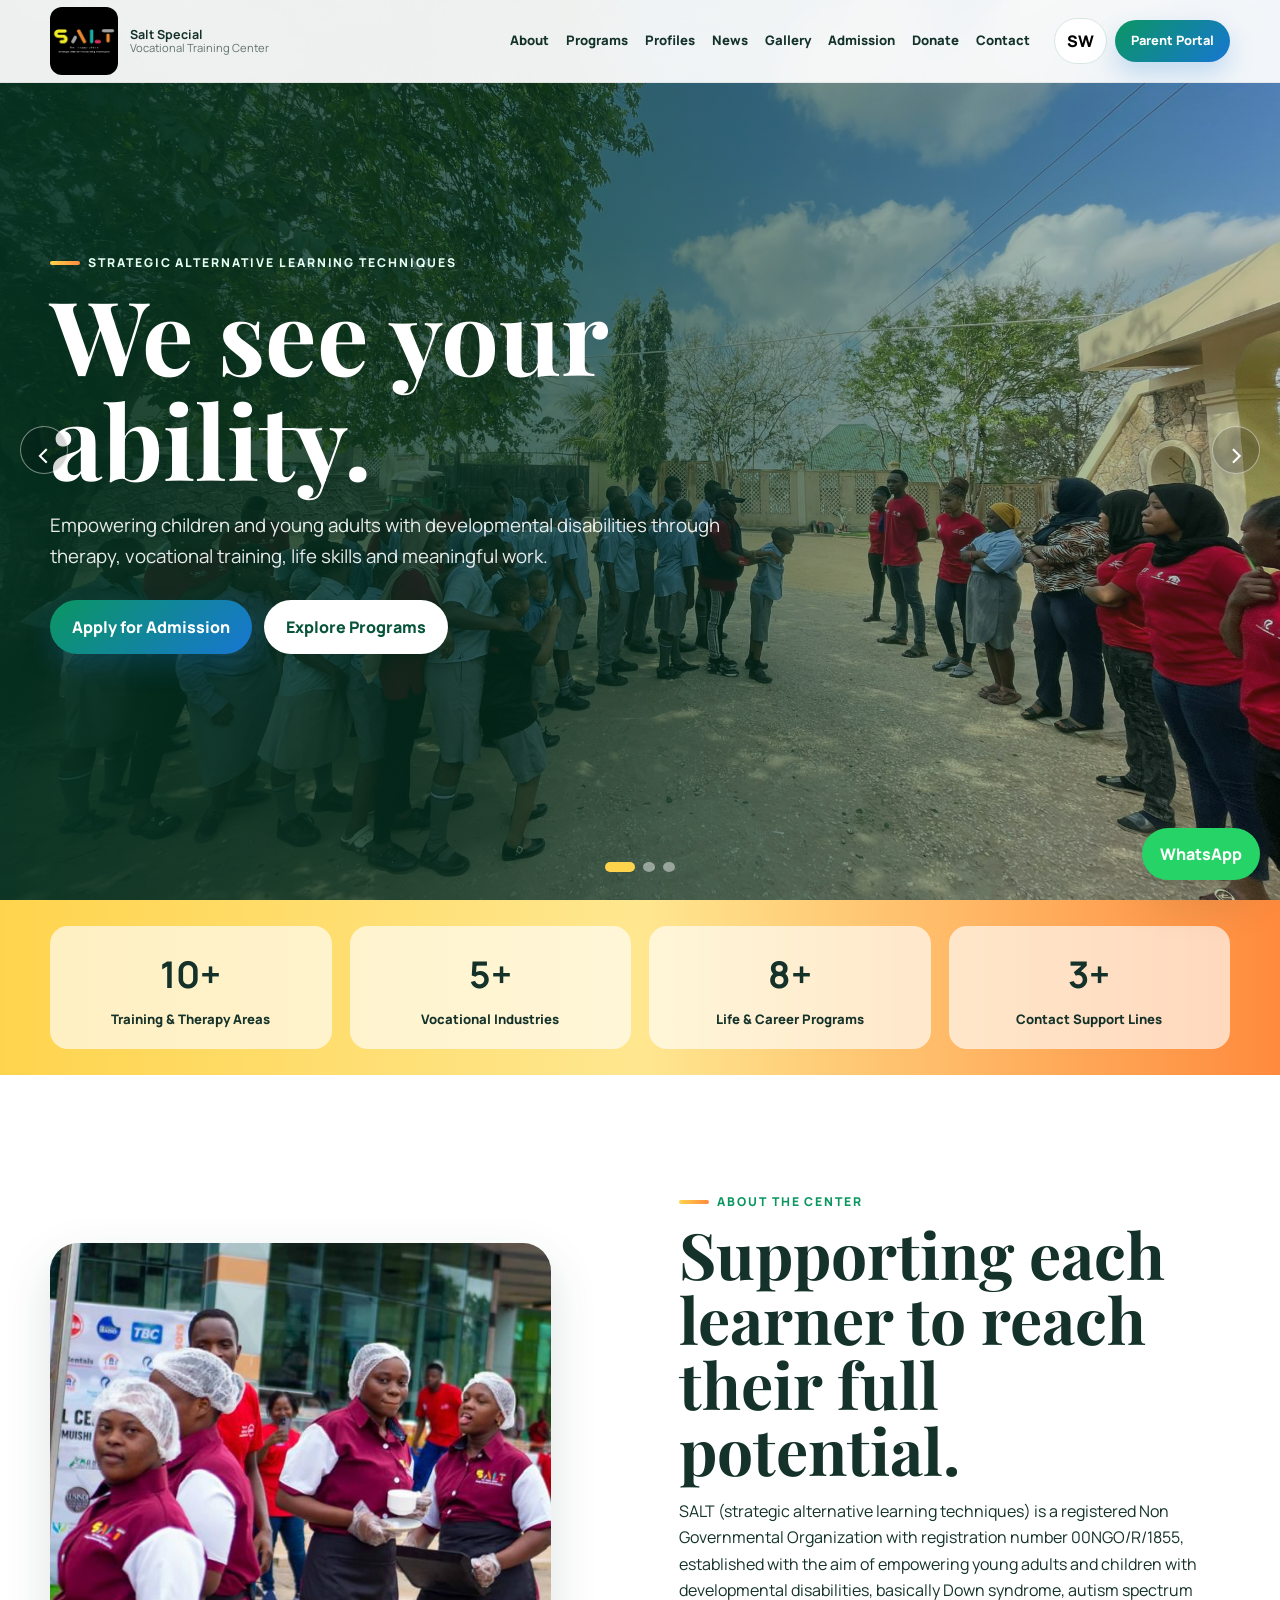
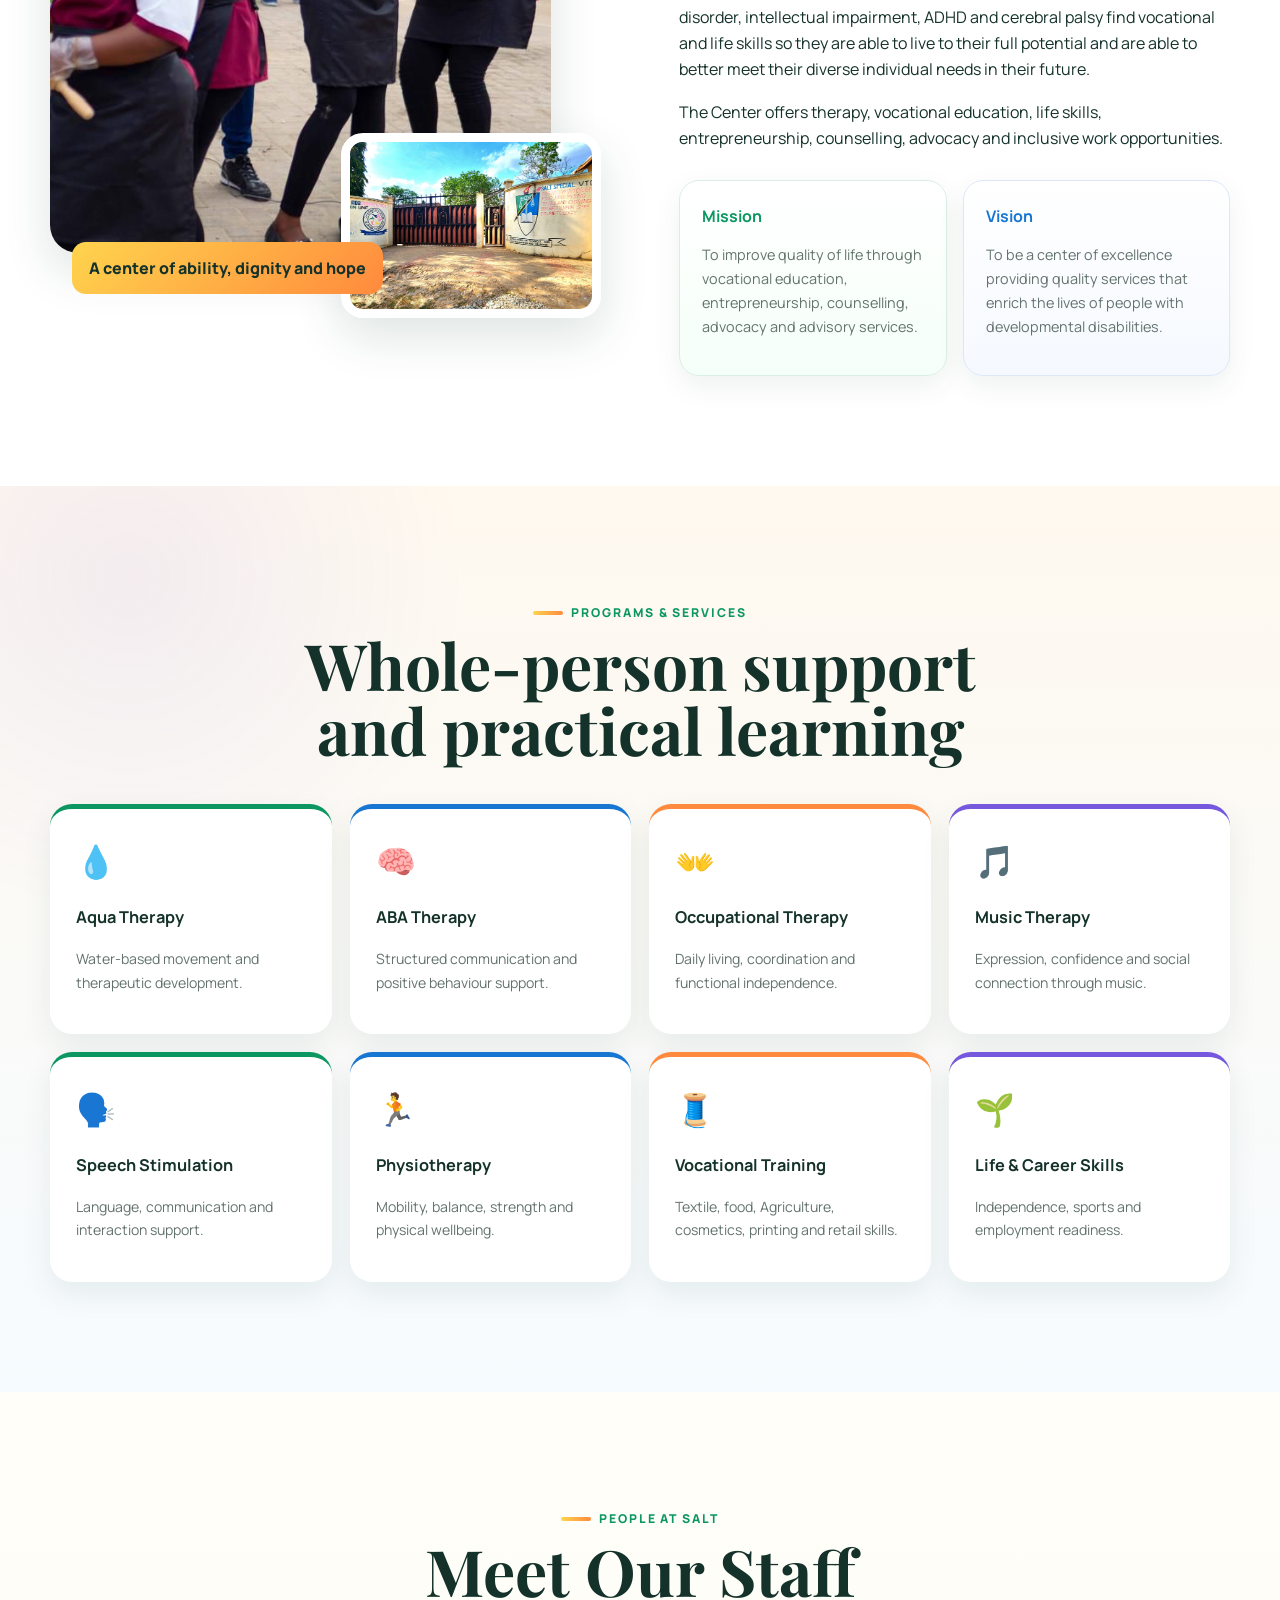
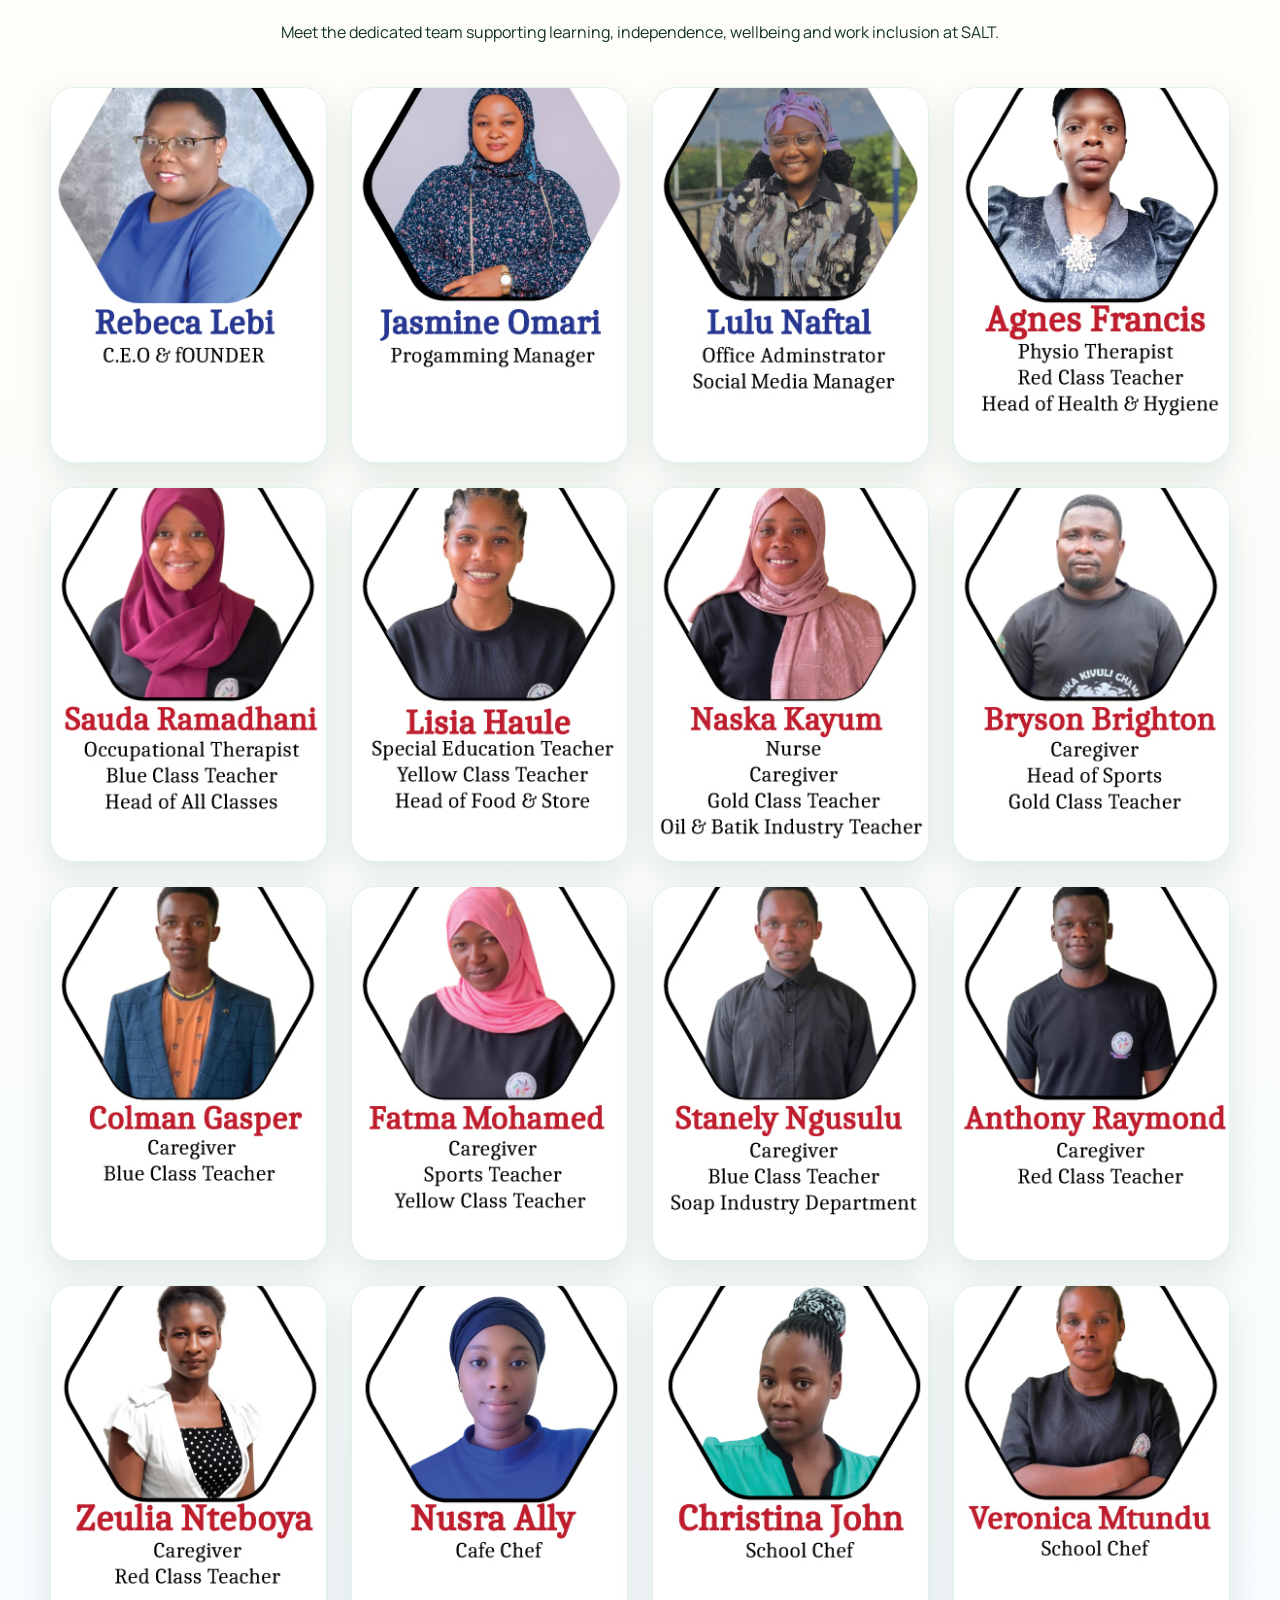
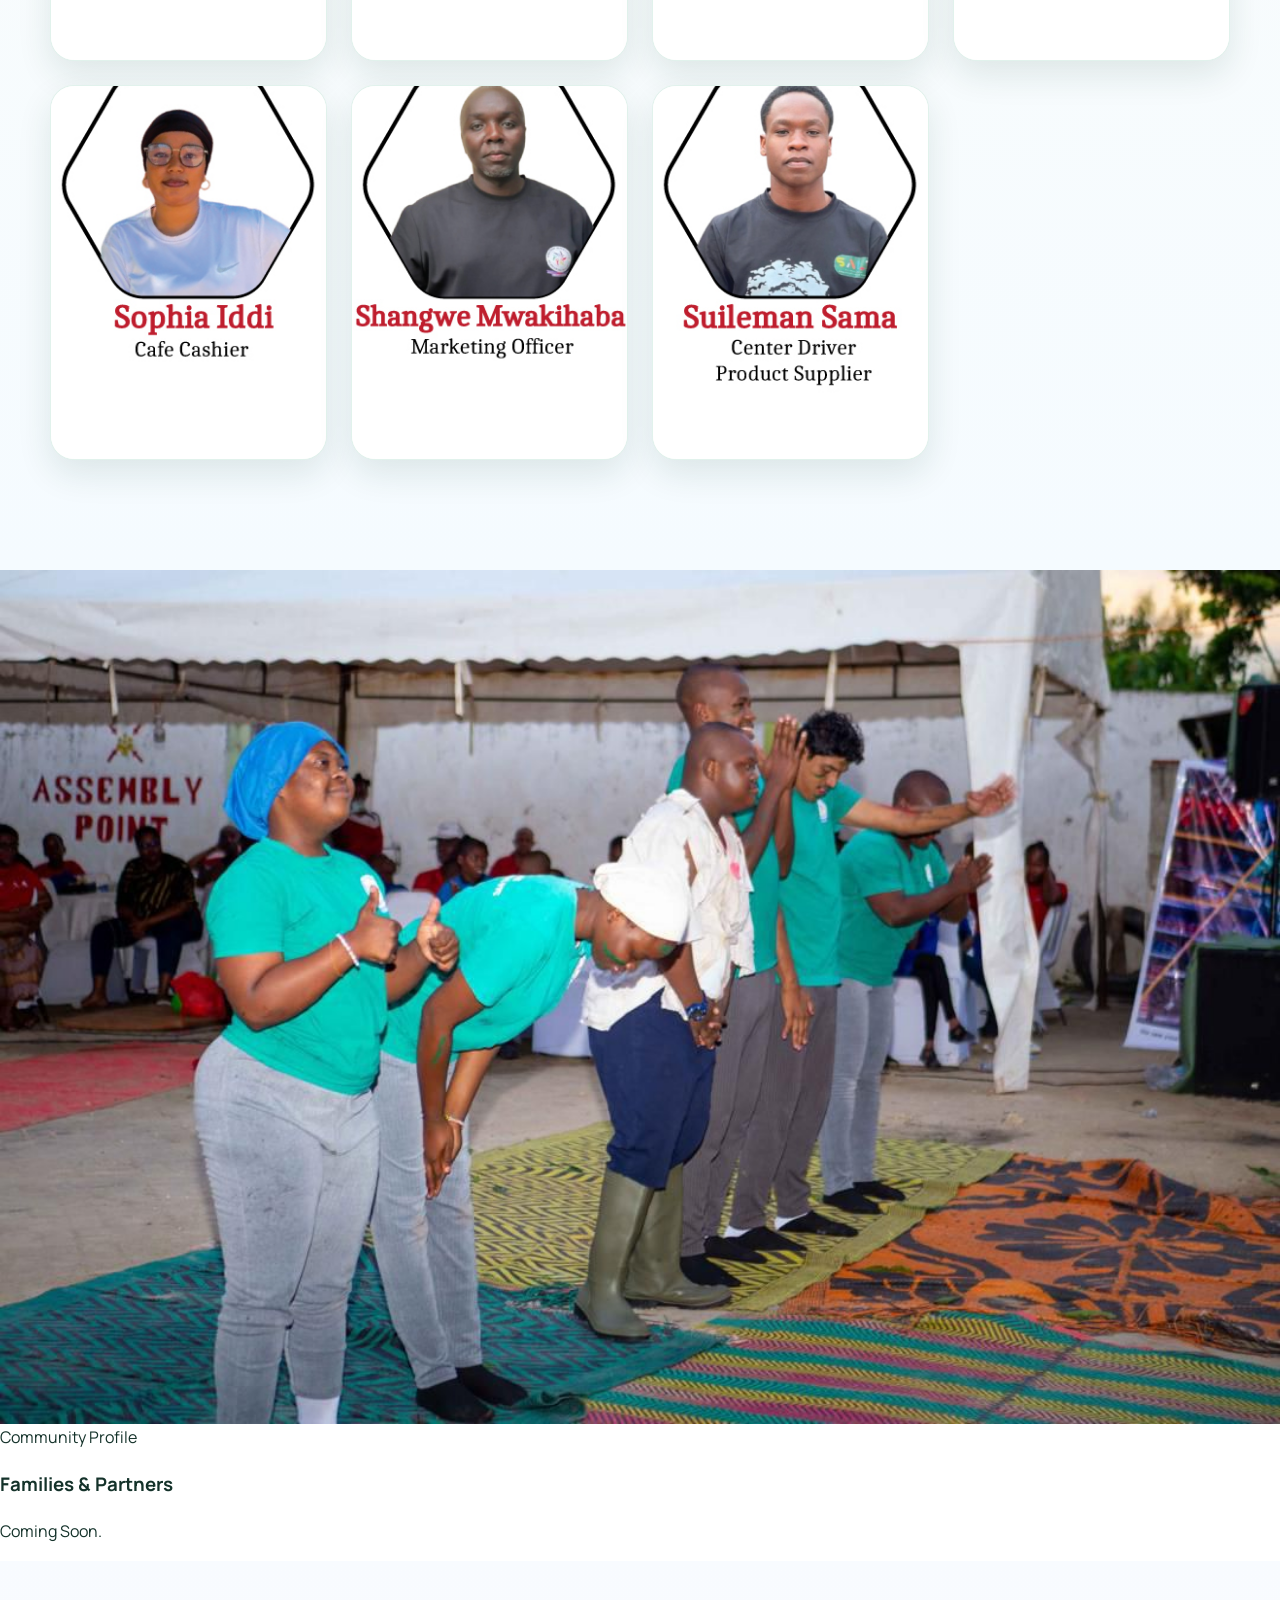
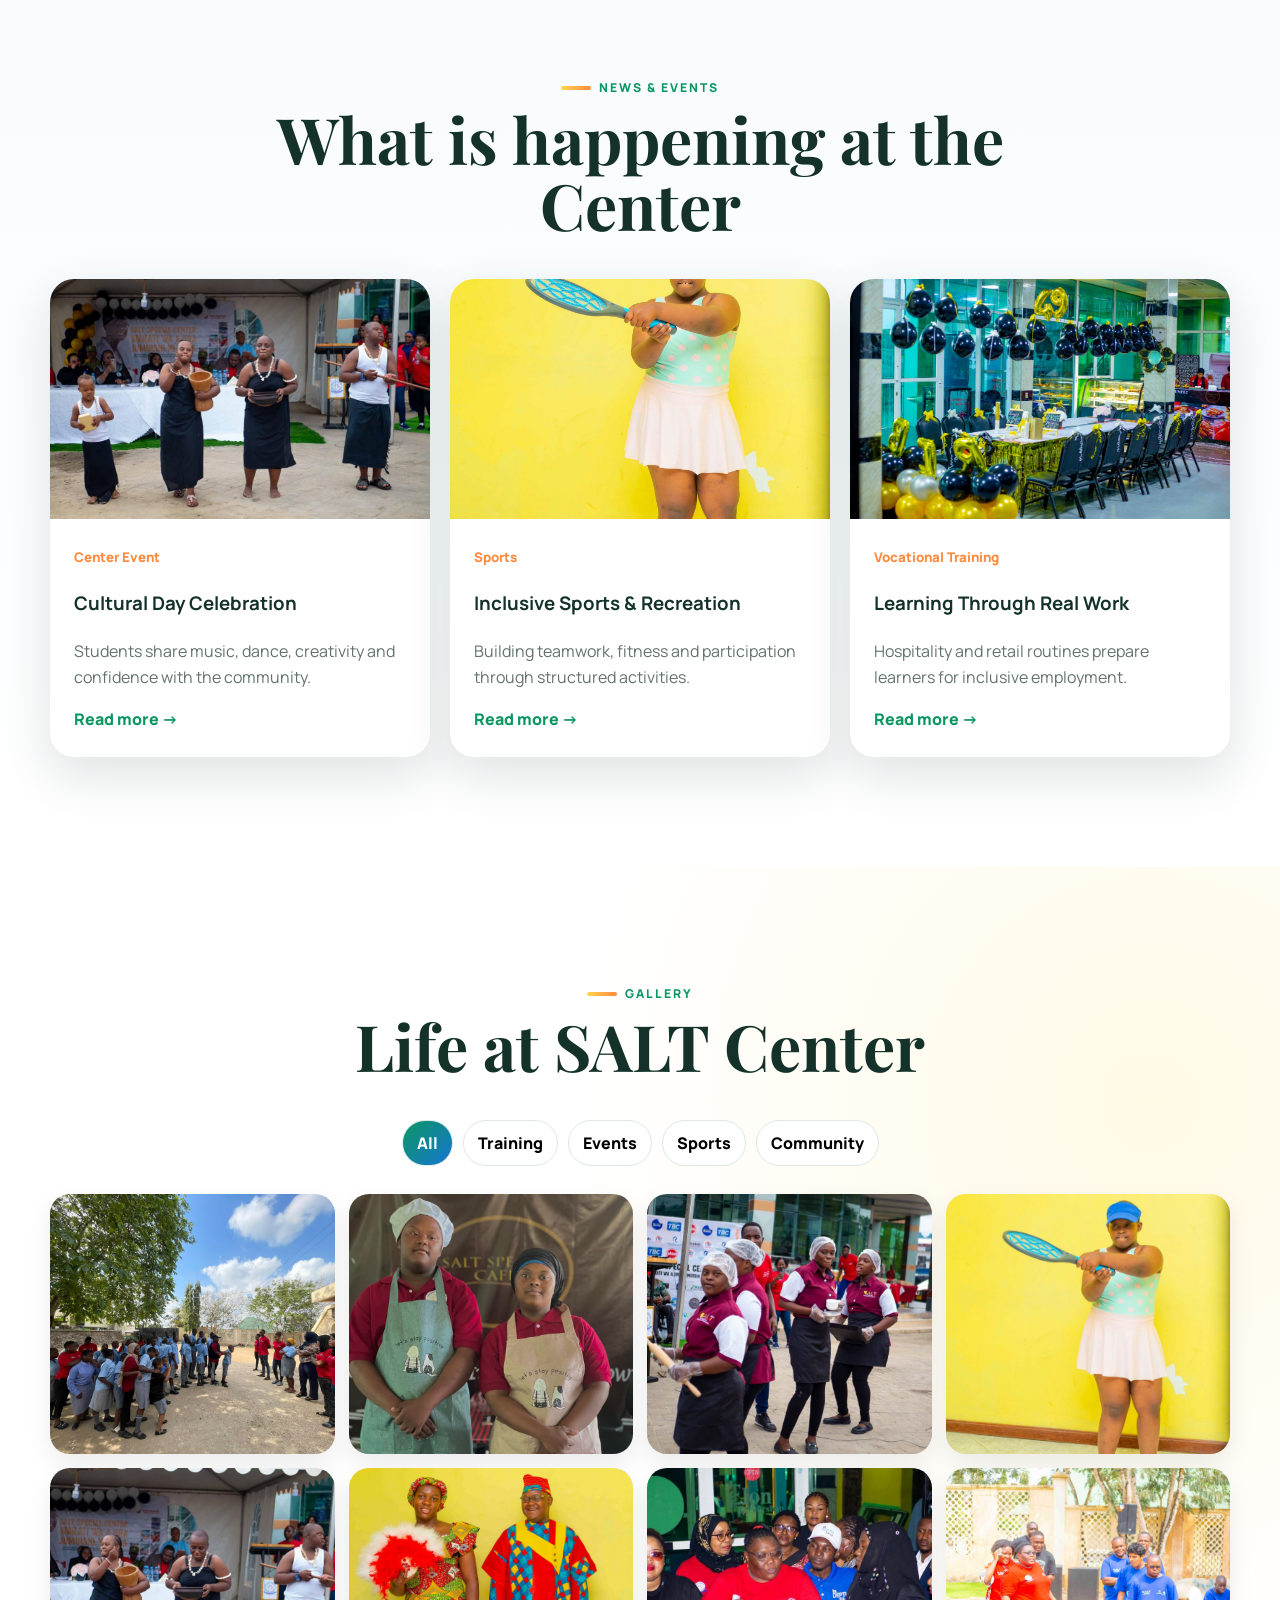
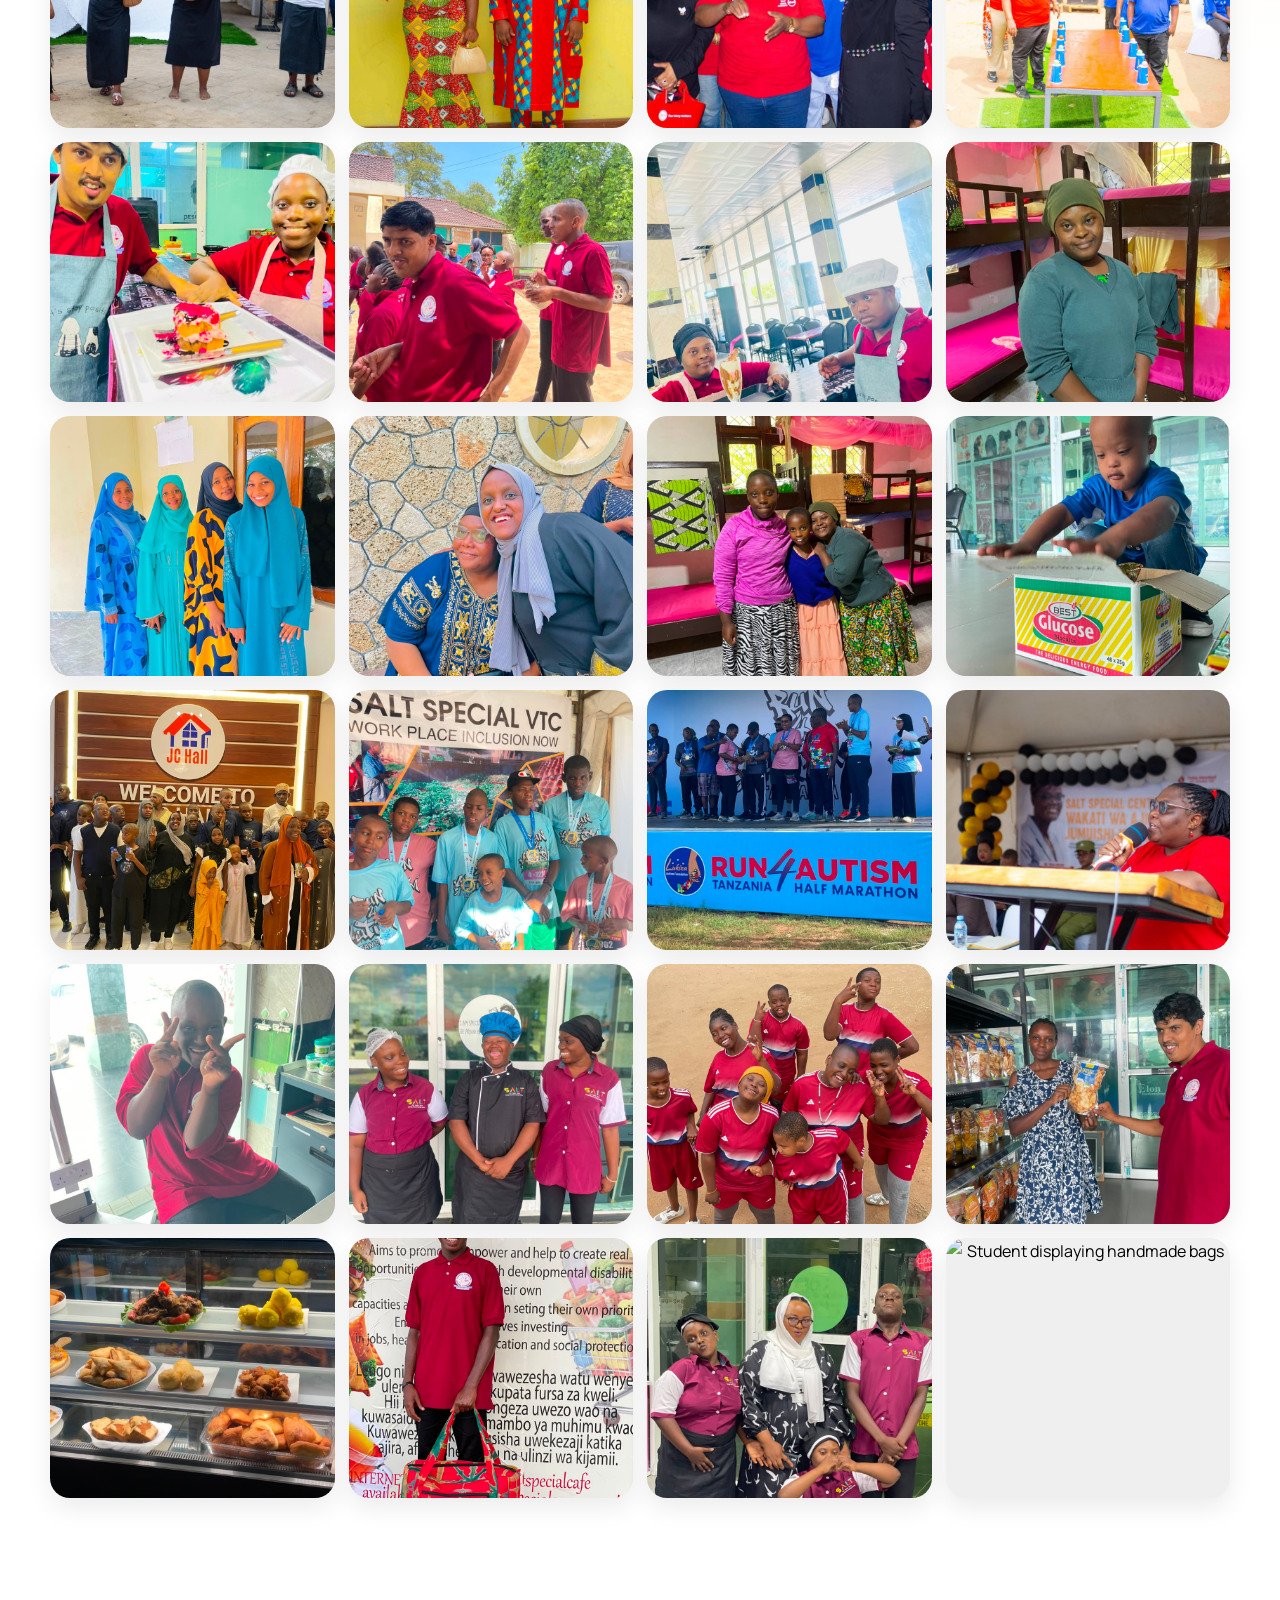
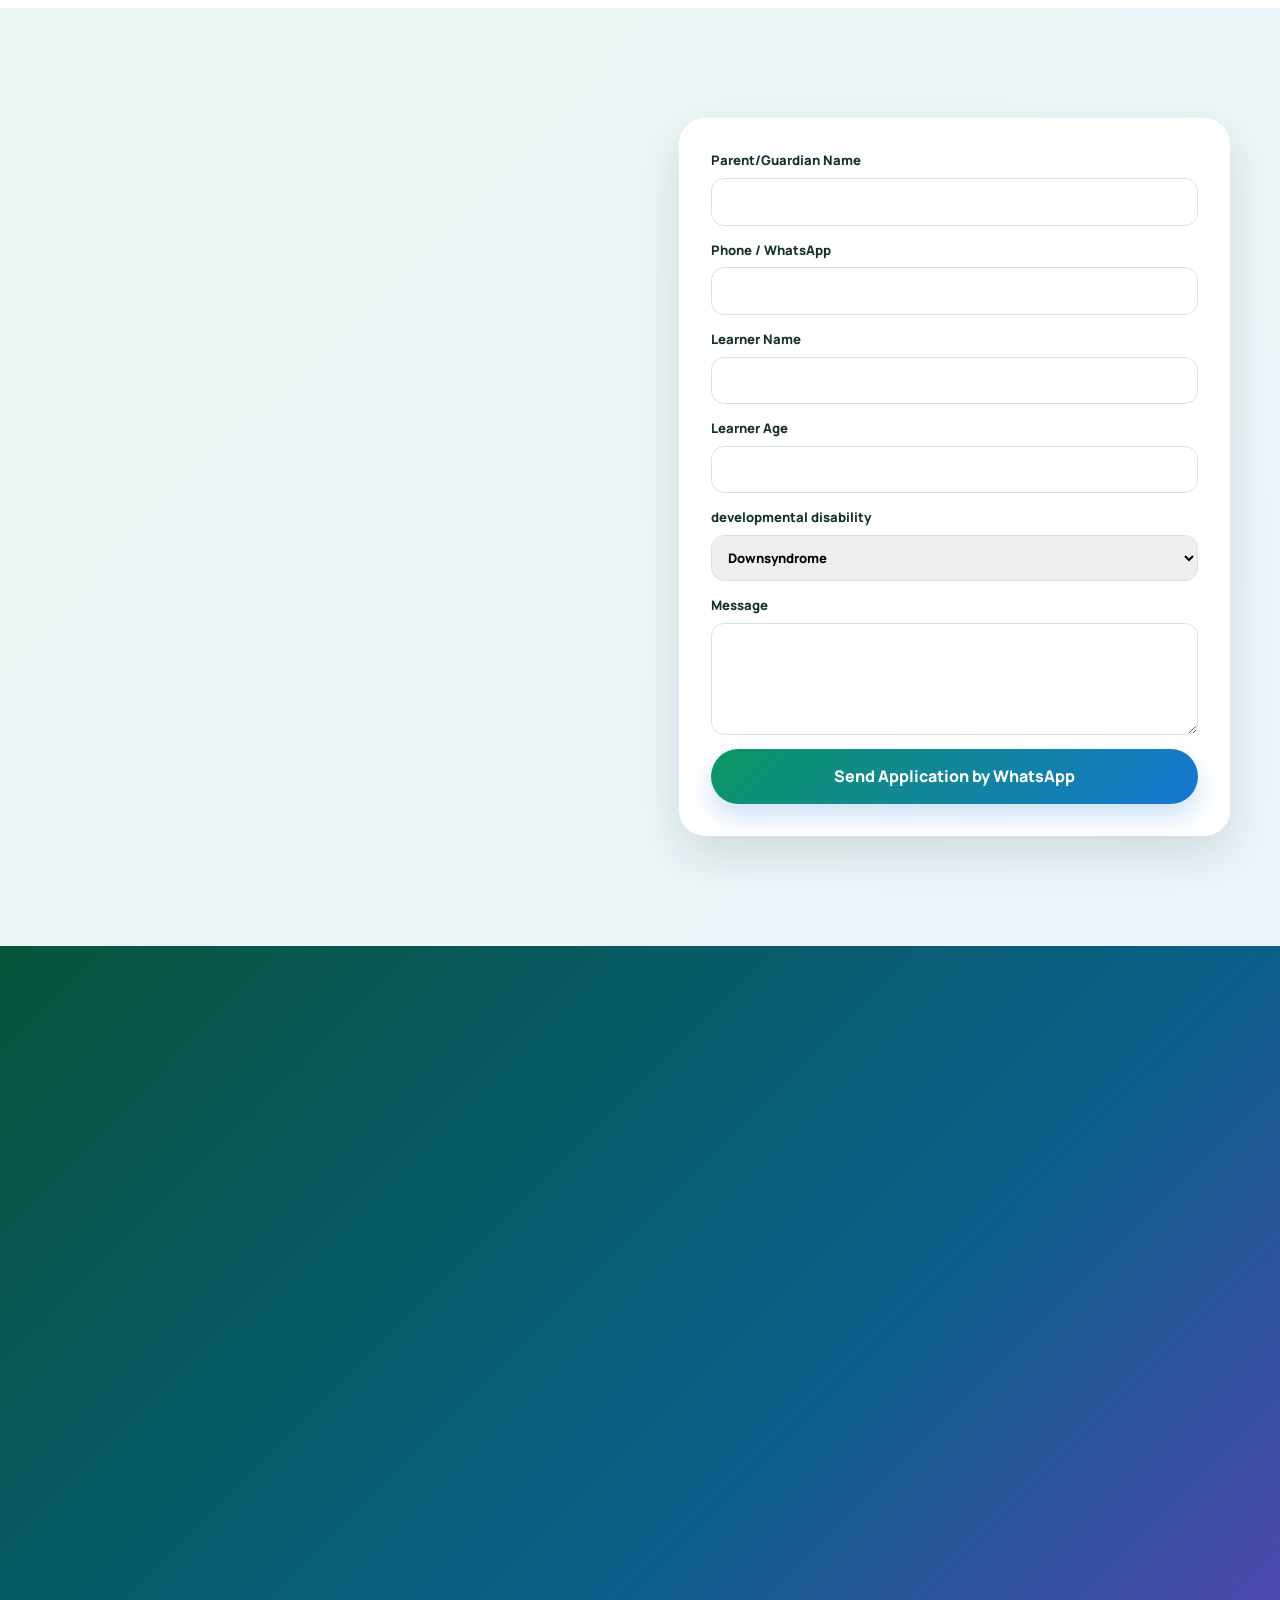
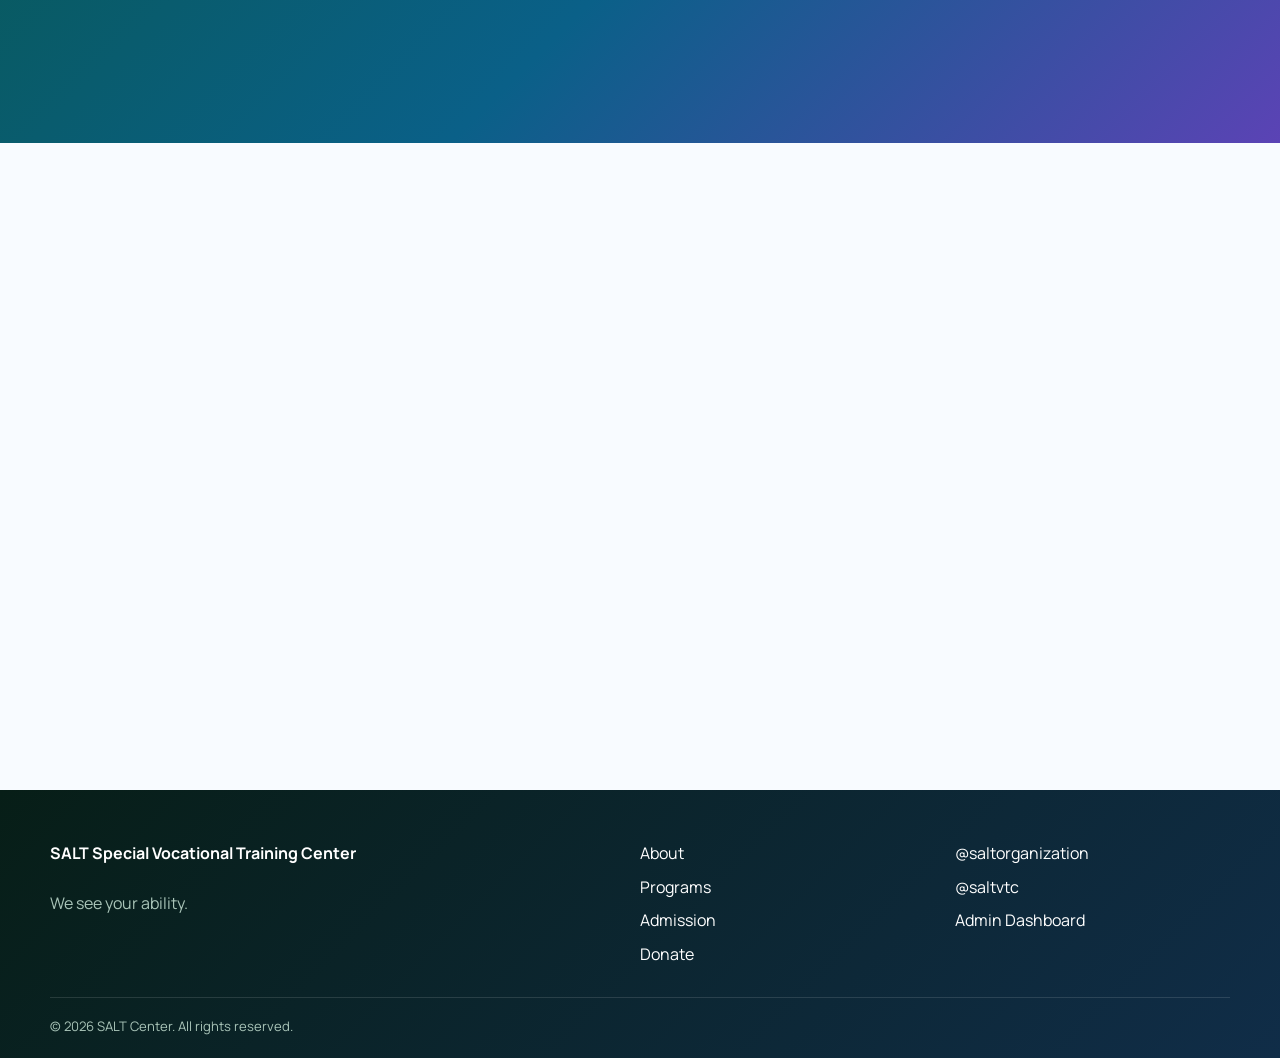
==== commit 7ee39dcf: "Fix image paths in index.html Updated image sources in profile card and gallery items to correct pat" ====
--- a/index.html
+++ b/index.html
@@ -180,7 +180,7 @@
       </div>
     </section>
 
-          <article class="profile-card reveal"><img src="assets/images/community-support.jpg" alt="Community support at SALT"><div><span>Community Profile</span><h3>Families & Partners</h3><p>Coming Soon.</p></div></article>
+          <article class="profile-card reveal"><img src="assets/assets/assets/images/performance.jpg" alt="Community support at SALT"><div><span>Community Profile</span><h3>Families & Partners</h3><p>Coming Soon.</p></div></article>
         </div>
       </div>
     </section>
@@ -221,26 +221,26 @@
           <button class="gallery-item" data-category="events"><img src="assets/images/culture-fashion.jpg" alt="Cultural fashion"></button>
           <button class="gallery-item" data-category="community"><img src="assets/images/community-visit.jpg" alt="Community visit"></button>
           <button class="gallery-item" data-category="events"><img src="assets/images/recreation-event.jpg" alt="Recreation event"></button>
-         <button class="gallery-item" data-category="training"><img src="assets/images/gallery-01.jpeg" alt="Students preparing dessert during cafe training"></button>
-          <button class="gallery-item" data-category="community"><img src="assets/images/gallery-02.jpeg" alt="SALT students enjoying an outdoor activity"></button>
-          <button class="gallery-item" data-category="training"><img src="assets/images/gallery-03.jpeg" alt="Students practising cafe service skills"></button>
-          <button class="gallery-item" data-category="community"><img src="assets/images/gallery-04.jpeg" alt="SALT residential life"></button>
-          <button class="gallery-item" data-category="events"><img src="assets/images/gallery-05.jpeg" alt="SALT students dressed for a special occasion"></button>
-          <button class="gallery-item" data-category="events"><img src="assets/images/gallery-06.jpeg" alt="SALT community celebration"></button>
-          <button class="gallery-item" data-category="community"><img src="assets/images/gallery-07.jpeg" alt="Students together at the residential centre"></button>
-          <button class="gallery-item" data-category="training"><img src="assets/images/gallery-08.jpeg" alt="Young learner practising a daily living skill"></button>
-          <button class="gallery-item" data-category="events"><img src="assets/images/gallery-09.jpeg" alt="SALT group visit to JC Hall"></button>
-          <button class="gallery-item" data-category="sports"><img src="assets/images/gallery-10.jpeg" alt="SALT students after a sporting event"></button>
-          <button class="gallery-item" data-category="sports"><img src="assets/images/gallery-11.jpeg" alt="Run for Autism Tanzania award ceremony"></button>
-          <button class="gallery-item" data-category="events"><img src="assets/images/gallery-12.jpeg" alt="SALT inclusion event speech"></button>
-          <button class="gallery-item" data-category="training"><img src="assets/images/gallery-13.jpeg" alt="Student at the SALT workplace"></button>
-          <button class="gallery-item" data-category="training"><img src="assets/images/gallery-14.jpeg" alt="SALT cafe and hospitality team"></button>
-          <button class="gallery-item" data-category="sports"><img src="assets/images/gallery-15.jpeg" alt="SALT sports team"></button>
-          <button class="gallery-item" data-category="training"><img src="assets/images/gallery-16.jpeg" alt="Student presenting a product in the supermarket"></button>
-          <button class="gallery-item" data-category="training"><img src="assets/images/gallery-17.jpeg" alt="Food prepared at SALT Special Cafe"></button>
-          <button class="gallery-item" data-category="training"><img src="assets/images/gallery-18.jpeg" alt="Student displaying a handmade SALT product"></button>
-          <button class="gallery-item" data-category="community"><img src="assets/images/gallery-19.jpeg" alt="SALT students and community supporter"></button>
-          <button class="gallery-item" data-category="training"><img src="assets/images/gallery-20.jpeg" alt="Student displaying handmade bags"></button>
+         <button class="gallery-item" data-category="training"><img src="assets/assets/assets/images/gallery-01.jpeg" alt="Students preparing dessert during cafe training"></button>
+          <button class="gallery-item" data-category="community"><img src="assets/assets/assets/images/gallery-02.jpeg" alt="SALT students enjoying an outdoor activity"></button>
+          <button class="gallery-item" data-category="training"><img src="assets/assets/assets/images/gallery-03.jpeg" alt="Students practising cafe service skills"></button>
+          <button class="gallery-item" data-category="community"><img src="assets/assets/assets/images/gallery-04.jpeg" alt="SALT residential life"></button>
+          <button class="gallery-item" data-category="events"><img src="assets/assets/assets/images/gallery-05.jpeg" alt="SALT students dressed for a special occasion"></button>
+          <button class="gallery-item" data-category="events"><img src="assets/assets/assets/images/gallery-06.jpeg" alt="SALT community celebration"></button>
+          <button class="gallery-item" data-category="community"><img src="assets/assets/assets/images/gallery-07.jpeg" alt="Students together at the residential centre"></button>
+          <button class="gallery-item" data-category="training"><img src="assets/assets/assets/images/gallery-08.jpeg" alt="Young learner practising a daily living skill"></button>
+          <button class="gallery-item" data-category="events"><img src="assets/assets/assets/images/gallery-09.jpeg" alt="SALT group visit to JC Hall"></button>
+          <button class="gallery-item" data-category="sports"><img src="assets/assets/assets/images/gallery-10.jpeg" alt="SALT students after a sporting event"></button>
+          <button class="gallery-item" data-category="sports"><img src="assets/assets/assets/images/gallery-11.jpeg" alt="Run for Autism Tanzania award ceremony"></button>
+          <button class="gallery-item" data-category="events"><img src="assets/assets/assets/images/gallery-12.jpeg" alt="SALT inclusion event speech"></button>
+          <button class="gallery-item" data-category="training"><img src="assets/assets/assets/images/gallery-13.jpeg" alt="Student at the SALT workplace"></button>
+          <button class="gallery-item" data-category="training"><img src="assets/assets/assets/images/gallery-14.jpeg" alt="SALT cafe and hospitality team"></button>
+          <button class="gallery-item" data-category="sports"><img src="assets/assets/assets/images/gallery-15.jpeg" alt="SALT sports team"></button>
+          <button class="gallery-item" data-category="training"><img src="assets/assets/assets/images/gallery-16.jpeg" alt="Student presenting a product in the supermarket"></button>
+          <button class="gallery-item" data-category="training"><img src="assets/assets/assets/images/gallery-17.jpeg" alt="Food prepared at SALT Special Cafe"></button>
+          <button class="gallery-item" data-category="training"><img src="assets/assets/assets/images/gallery-18.jpeg" alt="Student displaying a handmade SALT product"></button>
+          <button class="gallery-item" data-category="community"><img src="assets/assets/assets/images/gallery-19.jpeg" alt="SALT students and community supporter"></button>
+          <button class="gallery-item" data-category="training"><img src="assets/assets/assetsimages/gallery-20.jpeg" alt="Student displaying handmade bags"></button>
         </div>
       </div>
     </section>
